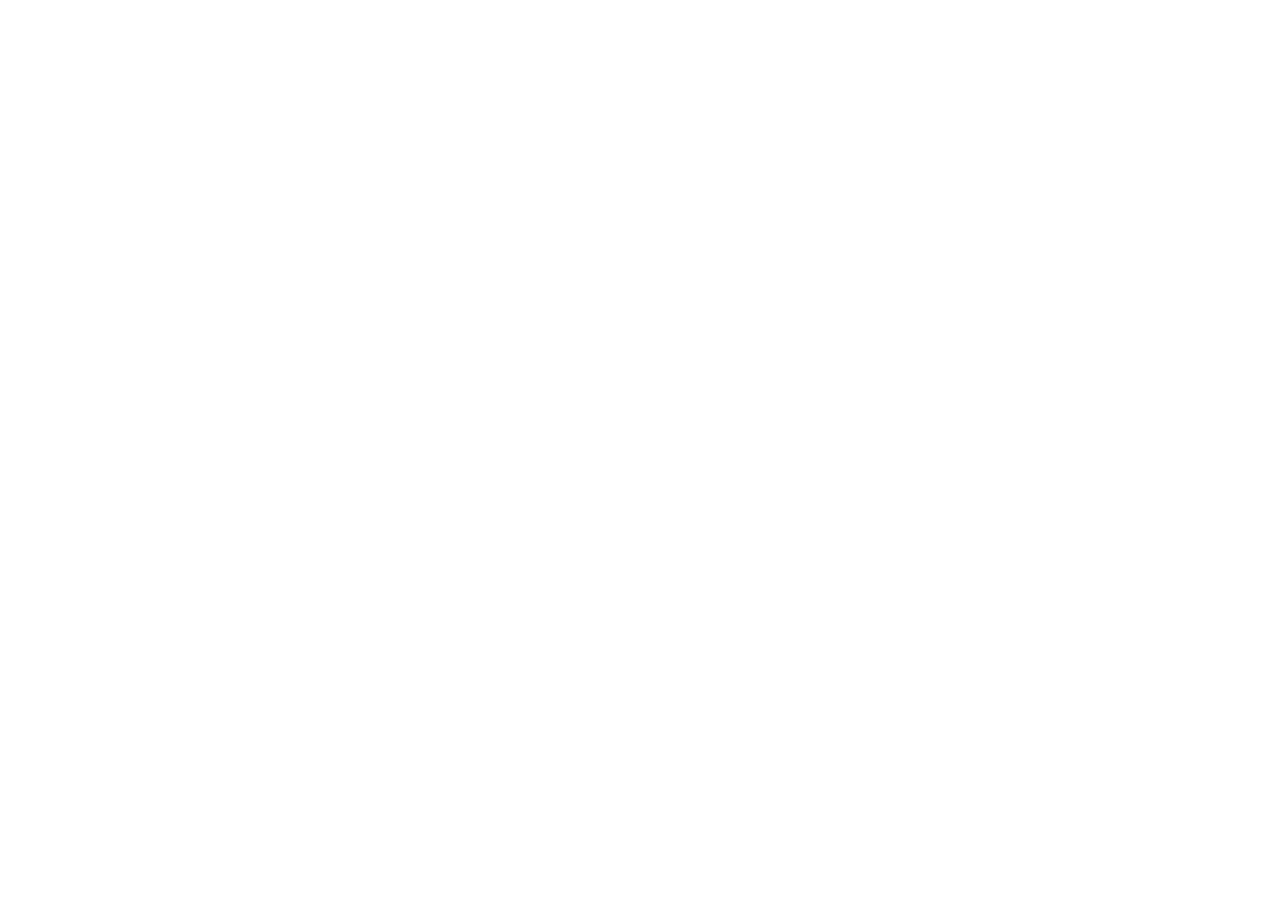
==== index.html @ 8c6922ed "Initial commit" ====
<!DOCTYPE html>
<html lang="zh-Hant-TW">
<head>
    <meta charset="UTF-8">
    <meta name="viewport" content="width=device-width, initial-scale=1.0">
    <meta name="google" content="notranslate">
    <!-- <meta http-equiv="refresh" content="5; url=https://www.google.com/"> -->
    <title>上課作業</title>
    <link rel="icon" href="favicon.ico?v=2" type="image/x-icon">
</head>
<body>
<!-- 這是註解 -->
</body>
</html>
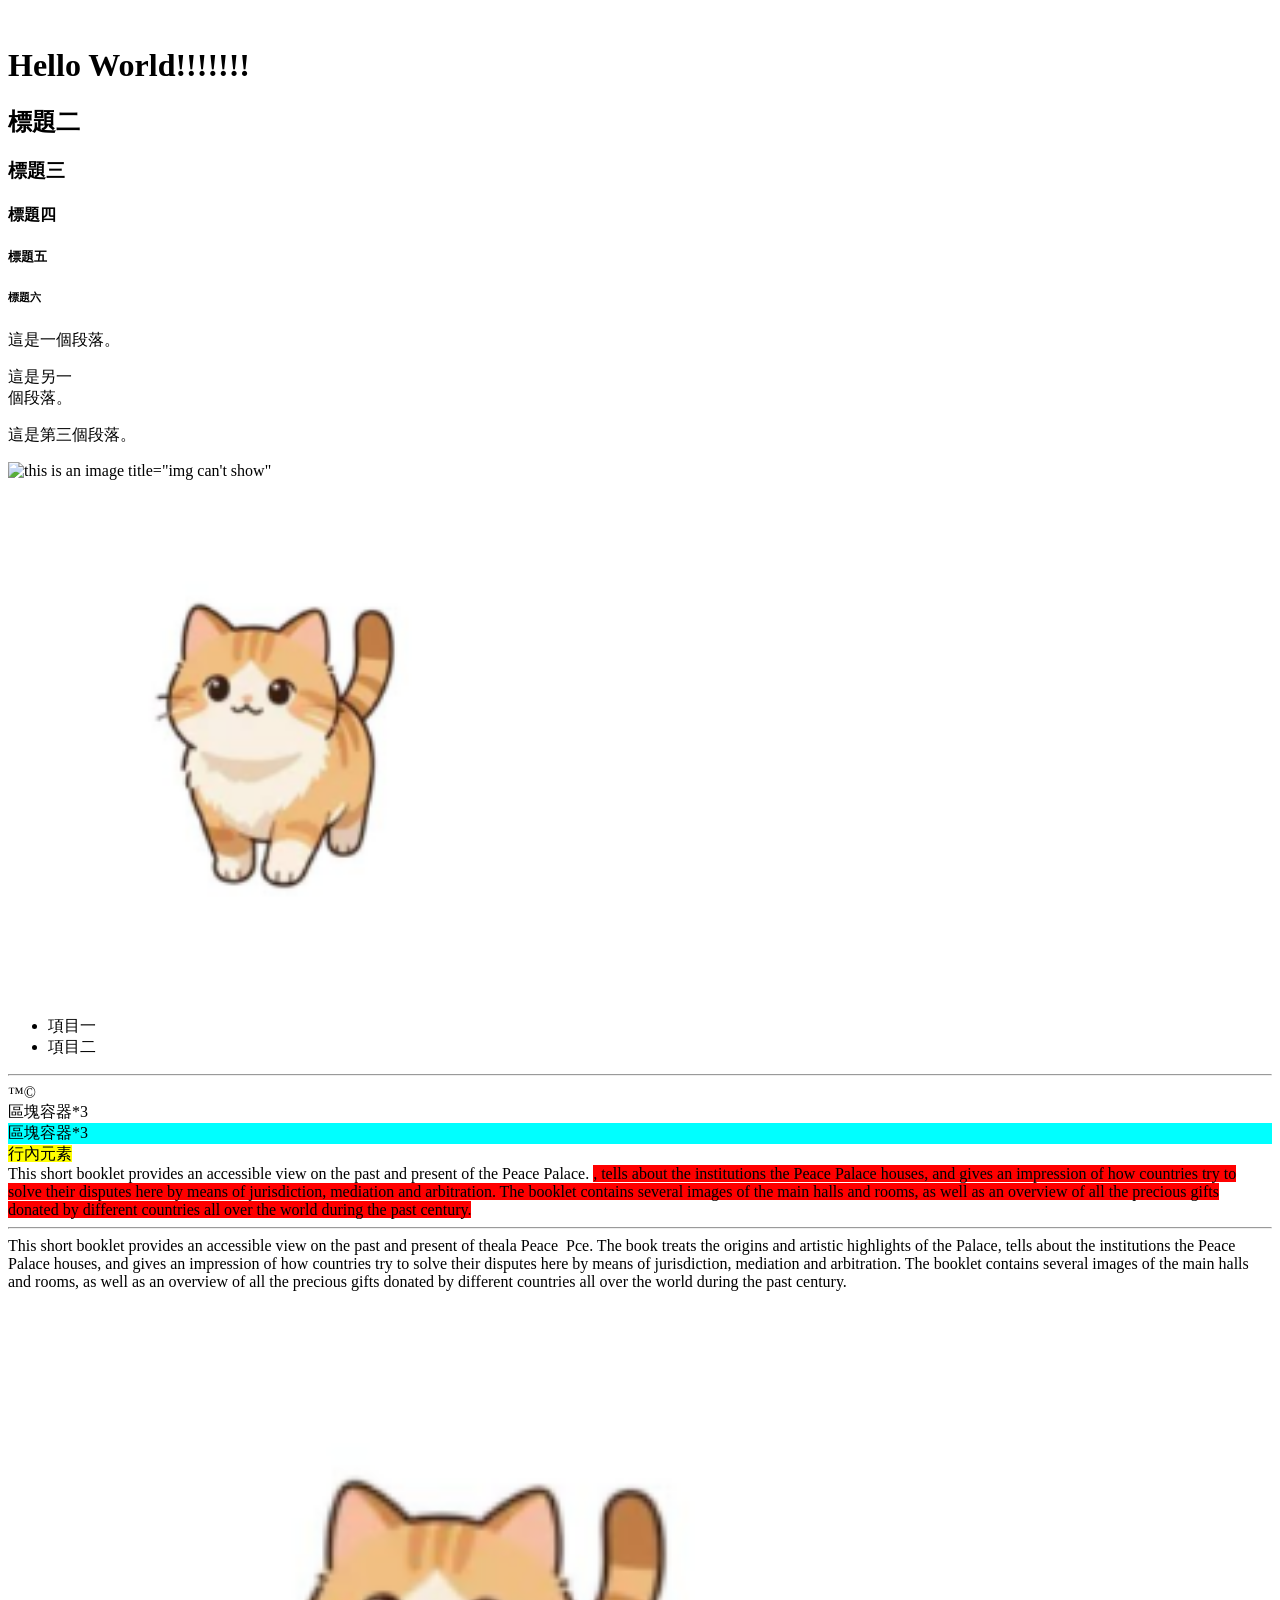
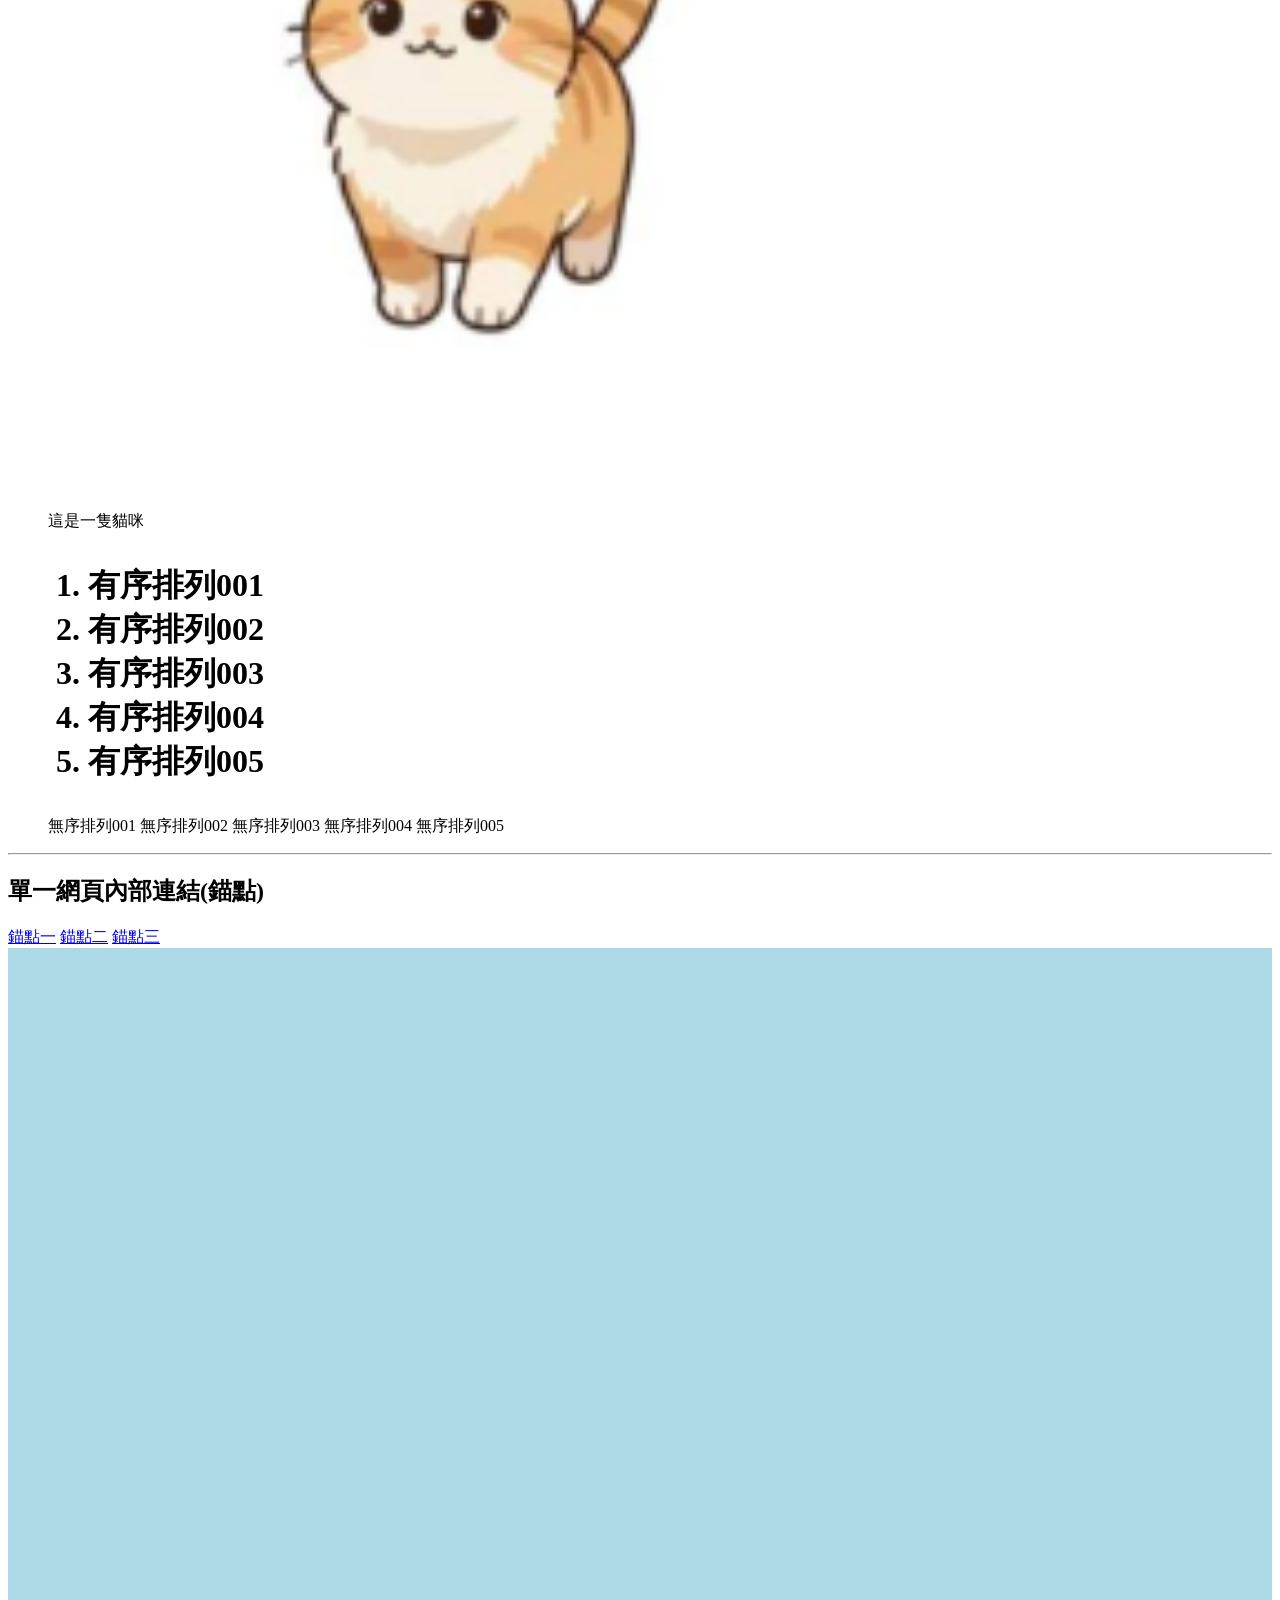
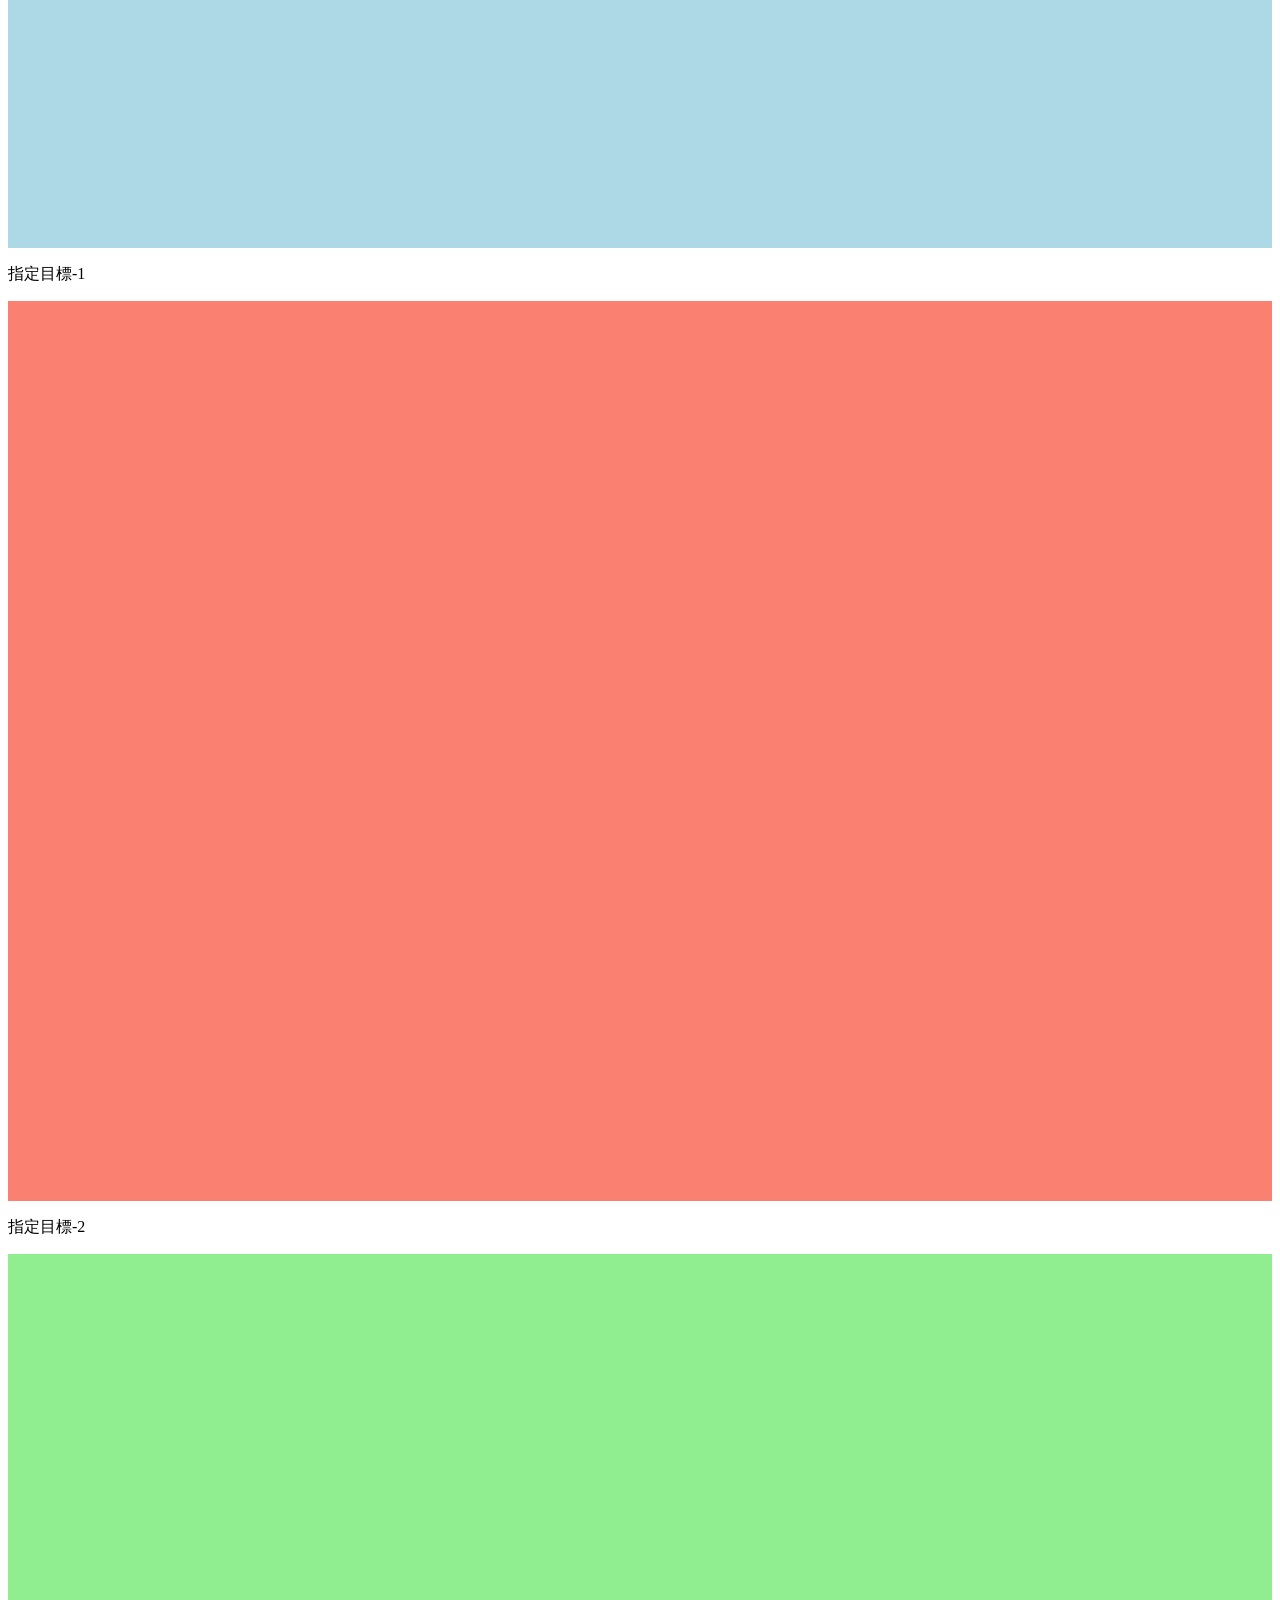
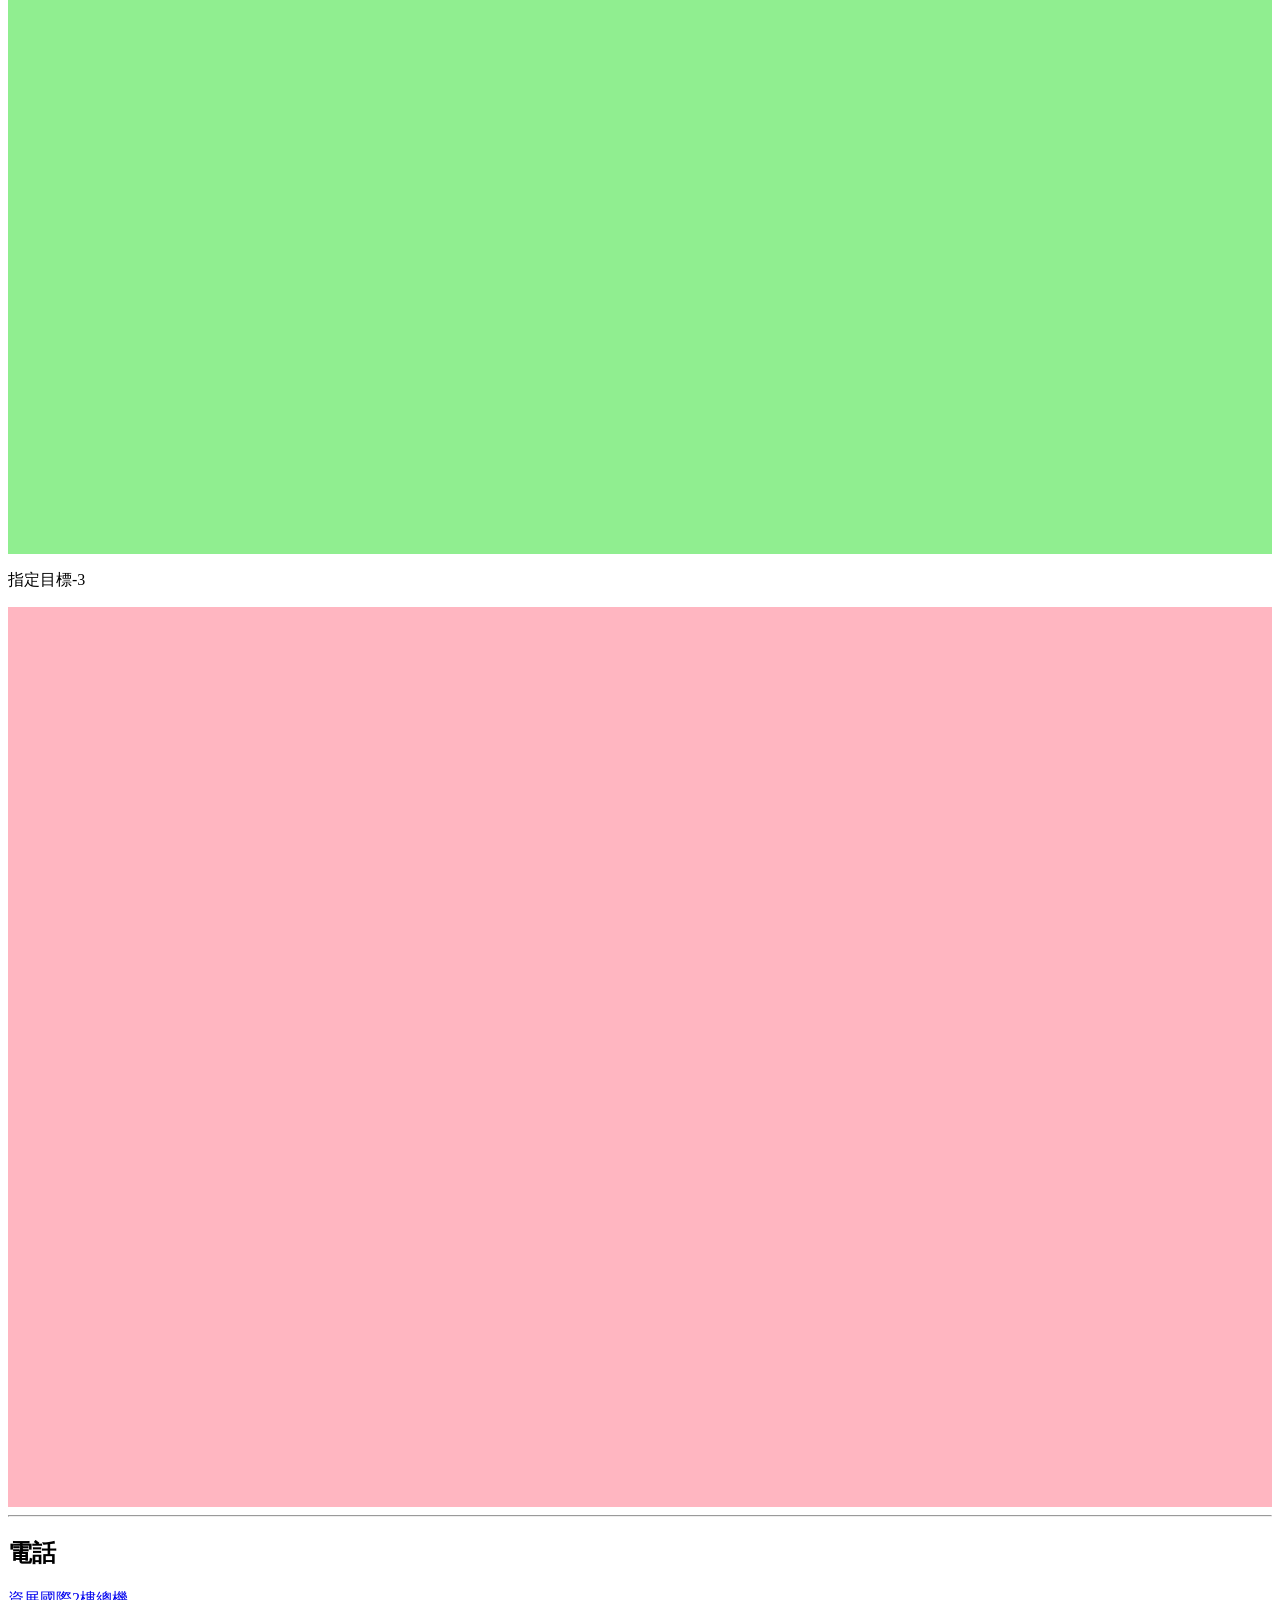
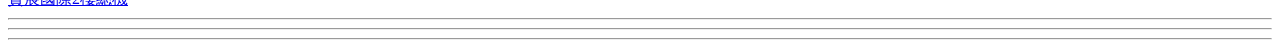
==== commit 403522f9: "Update website files" ====
--- a/index.html
+++ b/index.html
@@ -8,7 +8,83 @@
     <title>上課作業</title>
     <link rel="icon" href="favicon.ico?v=2" type="image/x-icon">
 </head>
-<body>
+<img style="background-color: #f0f0f0;">
 <!-- 這是註解 -->
+    <h1>Hello World!!!!!!!</h1>
+    <h2>標題二</h2>
+    <h3>標題三</h3>
+    <h4>標題四</h4>
+    <h5>標題五</h5>
+    <h6>標題六</h6>
+    <p>這是一個段落。</p>
+    <p>這是另一<br>個段落。</p>
+    <p>這是第三個段落。</p>
+    <p><img src="https://developer.mozilla.org/pimg/aHR0cHM6Ly9zdGF….6gKcSsQopcZykC9ZyRrYP1G802I%2FIgfnqGww9IqLeK0%3D" alt="this is an image"> title="img can't show"</p>
+    <img src="./apple-touch-icon.png" alt="Apple Touch Icon"
+    title="這是一隻貓咪"
+    width="500" height="500">
+    <ul>
+        <li>項目一</li>
+        <li>項目二</li>
+    </ul>
+    <hr>
+    <div>&trade;&copy;</div>
+    <div>區塊容器*3</div>
+    <div style="background-color: aqua;">區塊容器*3</div>
+    <span style="background-color: yellow;">行內元素</span>
+    <div>This short booklet provides an accessible view on the past and present of the Peace Palace. <span style="background-color: red;"The book treats the origins and artistic highlights of the Palace</span>, tells about the institutions the Peace Palace houses, and gives an impression of how countries try to solve their disputes here by means of jurisdiction, mediation and arbitration.
+
+The booklet contains several images of the main halls and rooms, as well as an overview of all the precious gifts donated by different countries all over the world during the past century.</div>
+<hr>
+<div>This short booklet provides an accessible view on the past and present of theala Peace&nbsp;&nbsp;Pce. The book treats the origins and artistic highlights of the Palace, tells about the institutions the Peace Palace houses, and gives an impression of how countries try to solve their disputes here by means of jurisdiction, mediation and arbitration.
+
+The booklet contains several images of the main halls and rooms, as well as an overview of all the precious gifts donated by different countries all over the world during the past century.</div>
+<p>
+    <figure>
+        <img src="./apple-touch-icon.png" alt="Apple Touch Icon" width="800" height="800">
+        <figcaption>這是一隻貓咪</figcaption>
+    </figure>
+</p>
+<p height="500"></p>
+<p height="500"></p>
+<p height="500"></p>
+<h1>
+    <ul>
+        <ol>
+            <li>有序排列001</li>
+            <li>有序排列002</li>
+            <li>有序排列003</li>
+            <li>有序排列004</li>
+            <li>有序排列005</li>
+        </ol>
+    </ul>
+</h1>
+    <ol>
+        <ls>無序排列001</ls>
+        <ls>無序排列002</ls>
+        <ls>無序排列003</ls>
+        <ls>無序排列004</ls>
+        <ls>無序排列005</ls>
+    </ol>
+<hr />
+    <h2>單一網頁內部連結(錨點)</h2>
+    <a href="#eddie">錨點一</a>
+    <a href="#target2">錨點二</a>
+    <a href="#target3">錨點三</a>
+    <div style="background-color: lightblue; height: 100vh"></div>
+    <p id="eddie">指定目標-1</p>
+    <div style="background-color: salmon; height: 100vh"></div>
+    <p id="target2">指定目標-2</p>
+    <div style="background-color: lightgreen; height: 100vh"></div>
+    <p id="target3">指定目標-3</p>
+    <div style="background-color: lightpink; height: 100vh"></div>
+
+    <hr />
+    <h2>電話</h2>
+    <a href="tel:0266316588">資展國際2樓總機</a>
+</h1>
+<hr>
+<hr>
+<hr>
 </body>
 </html>
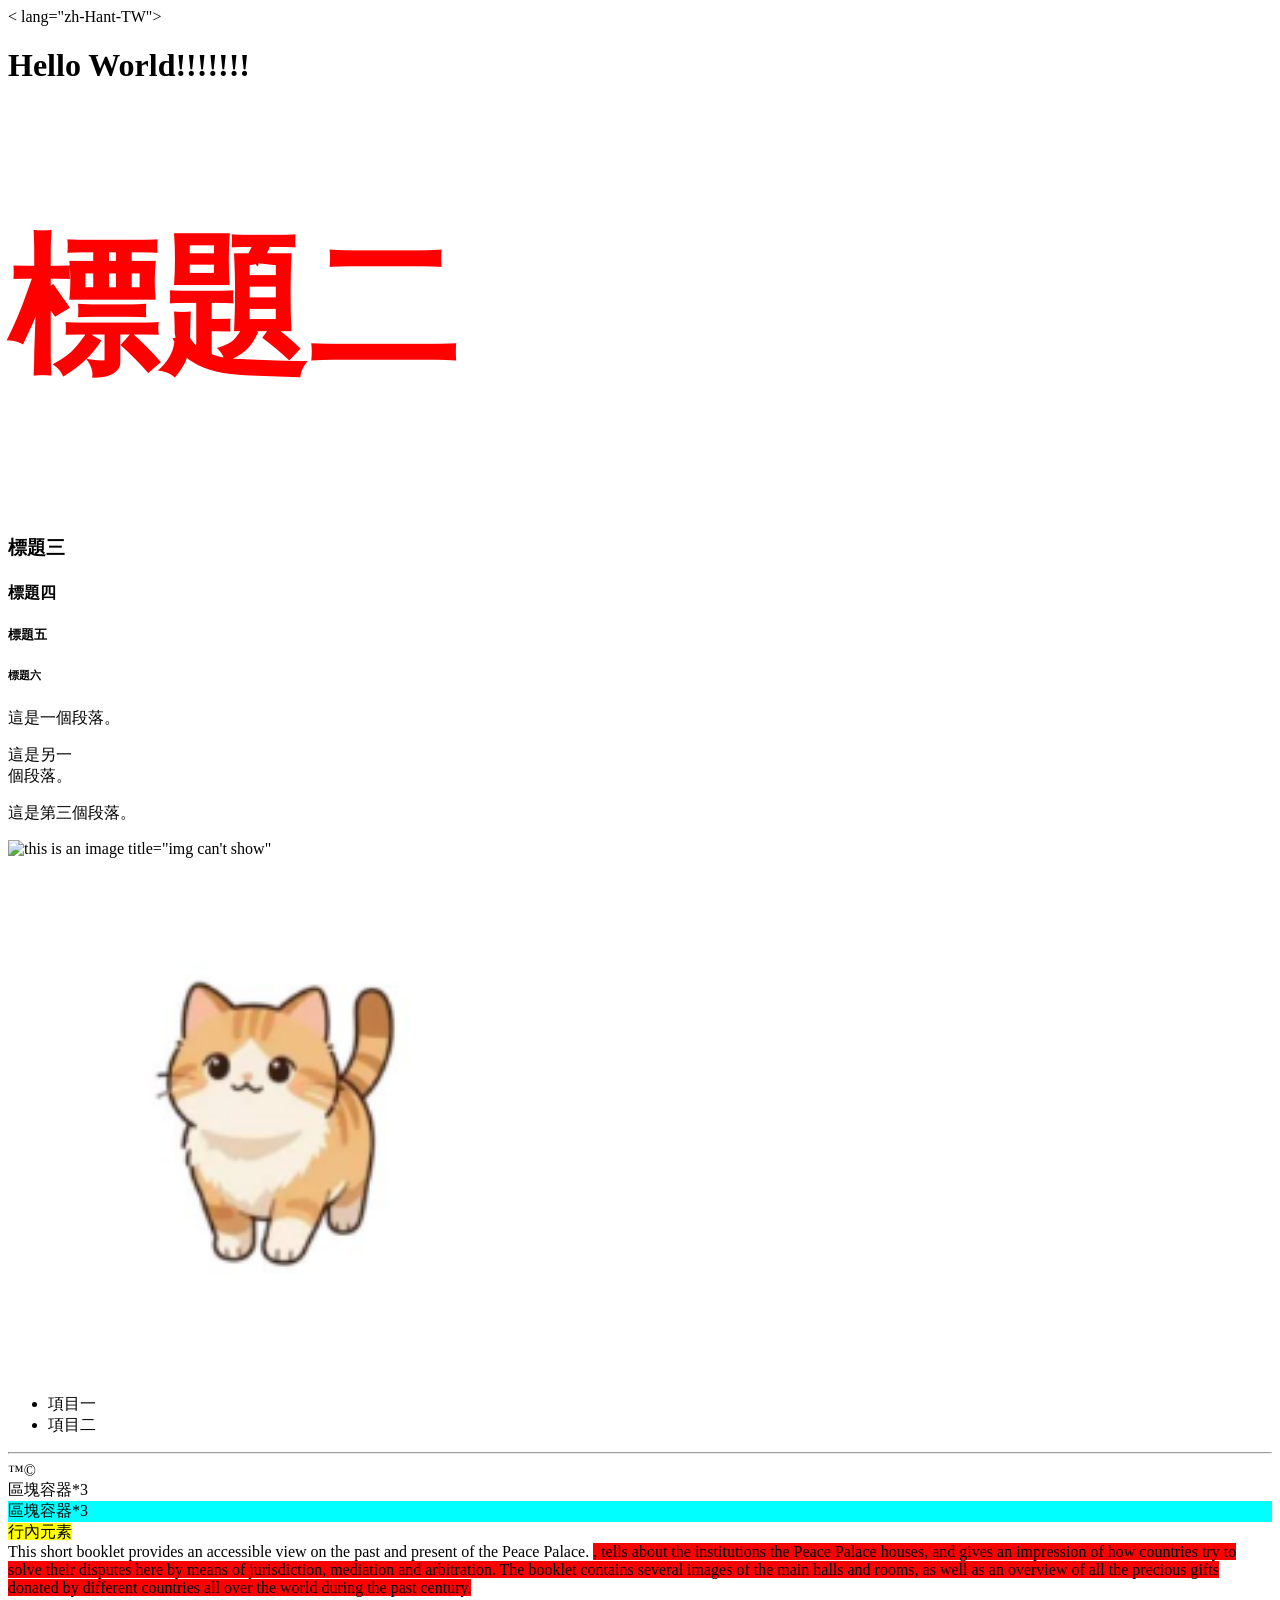
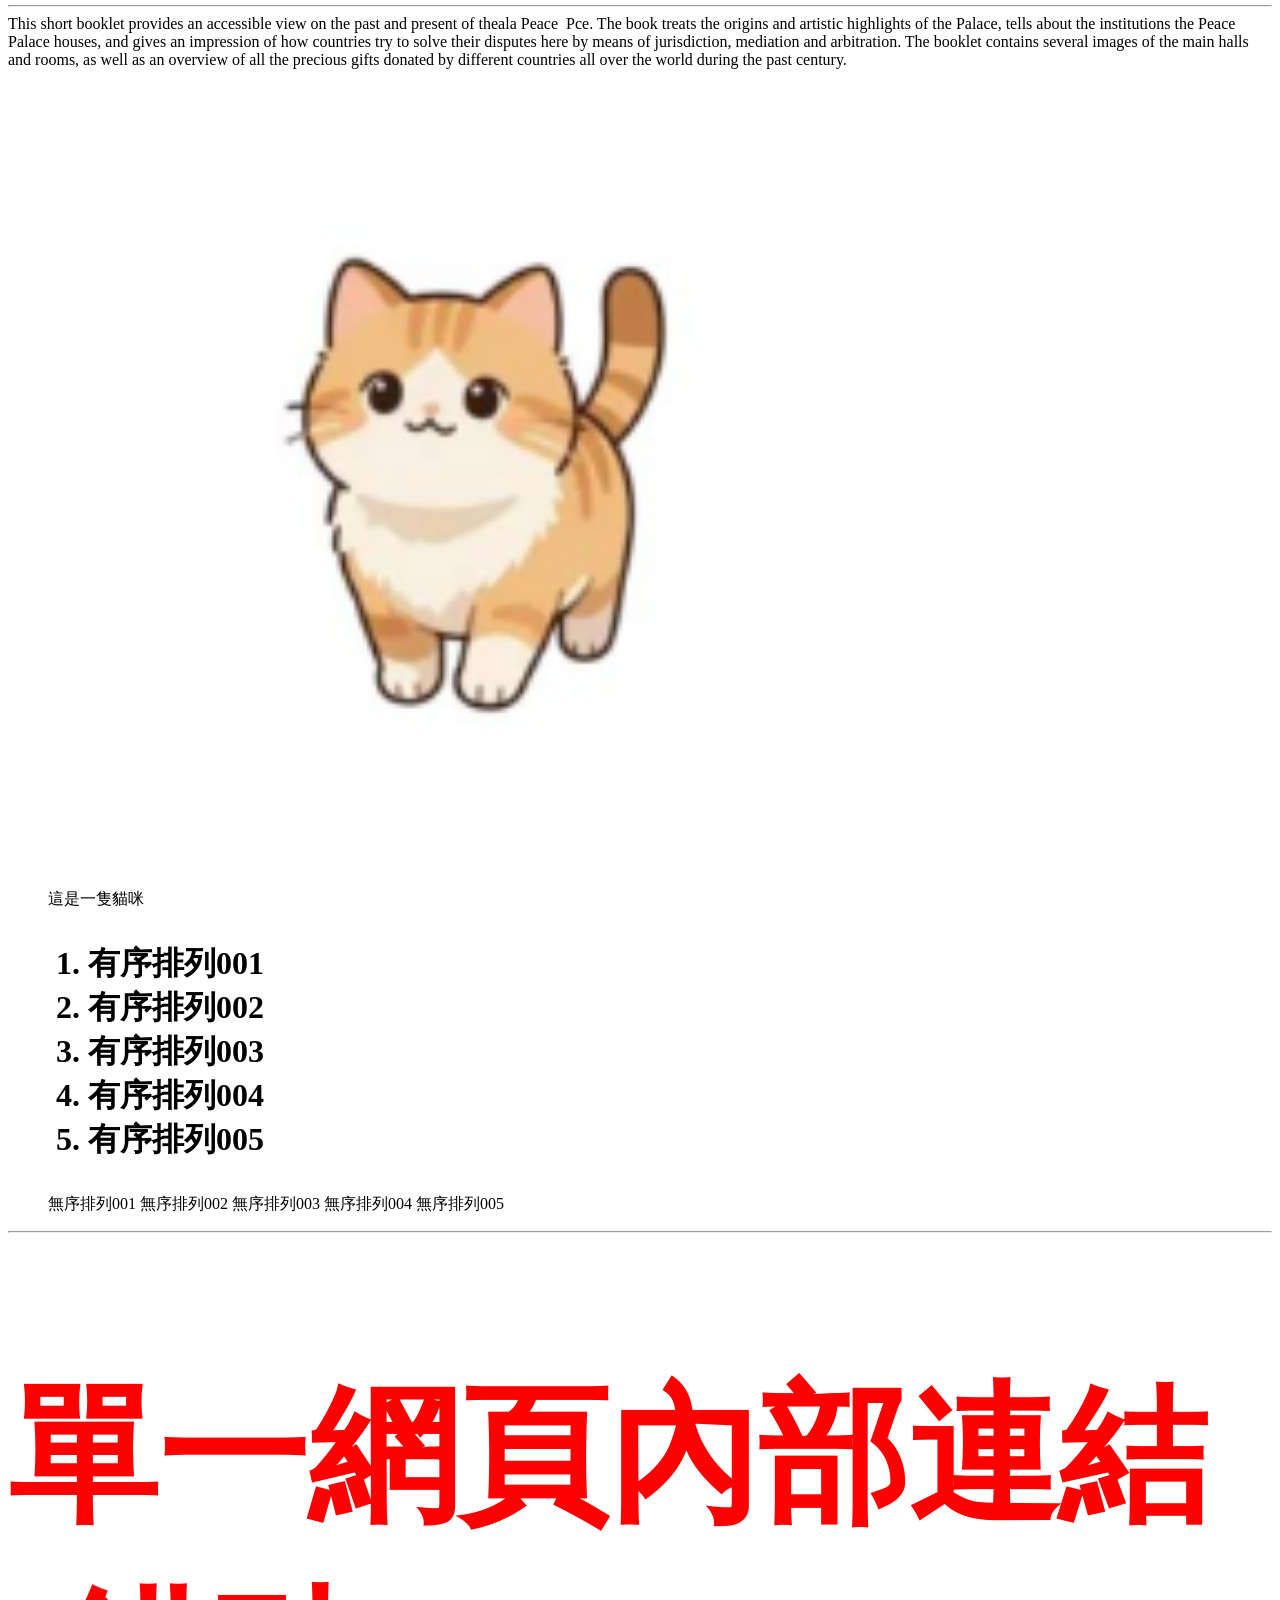
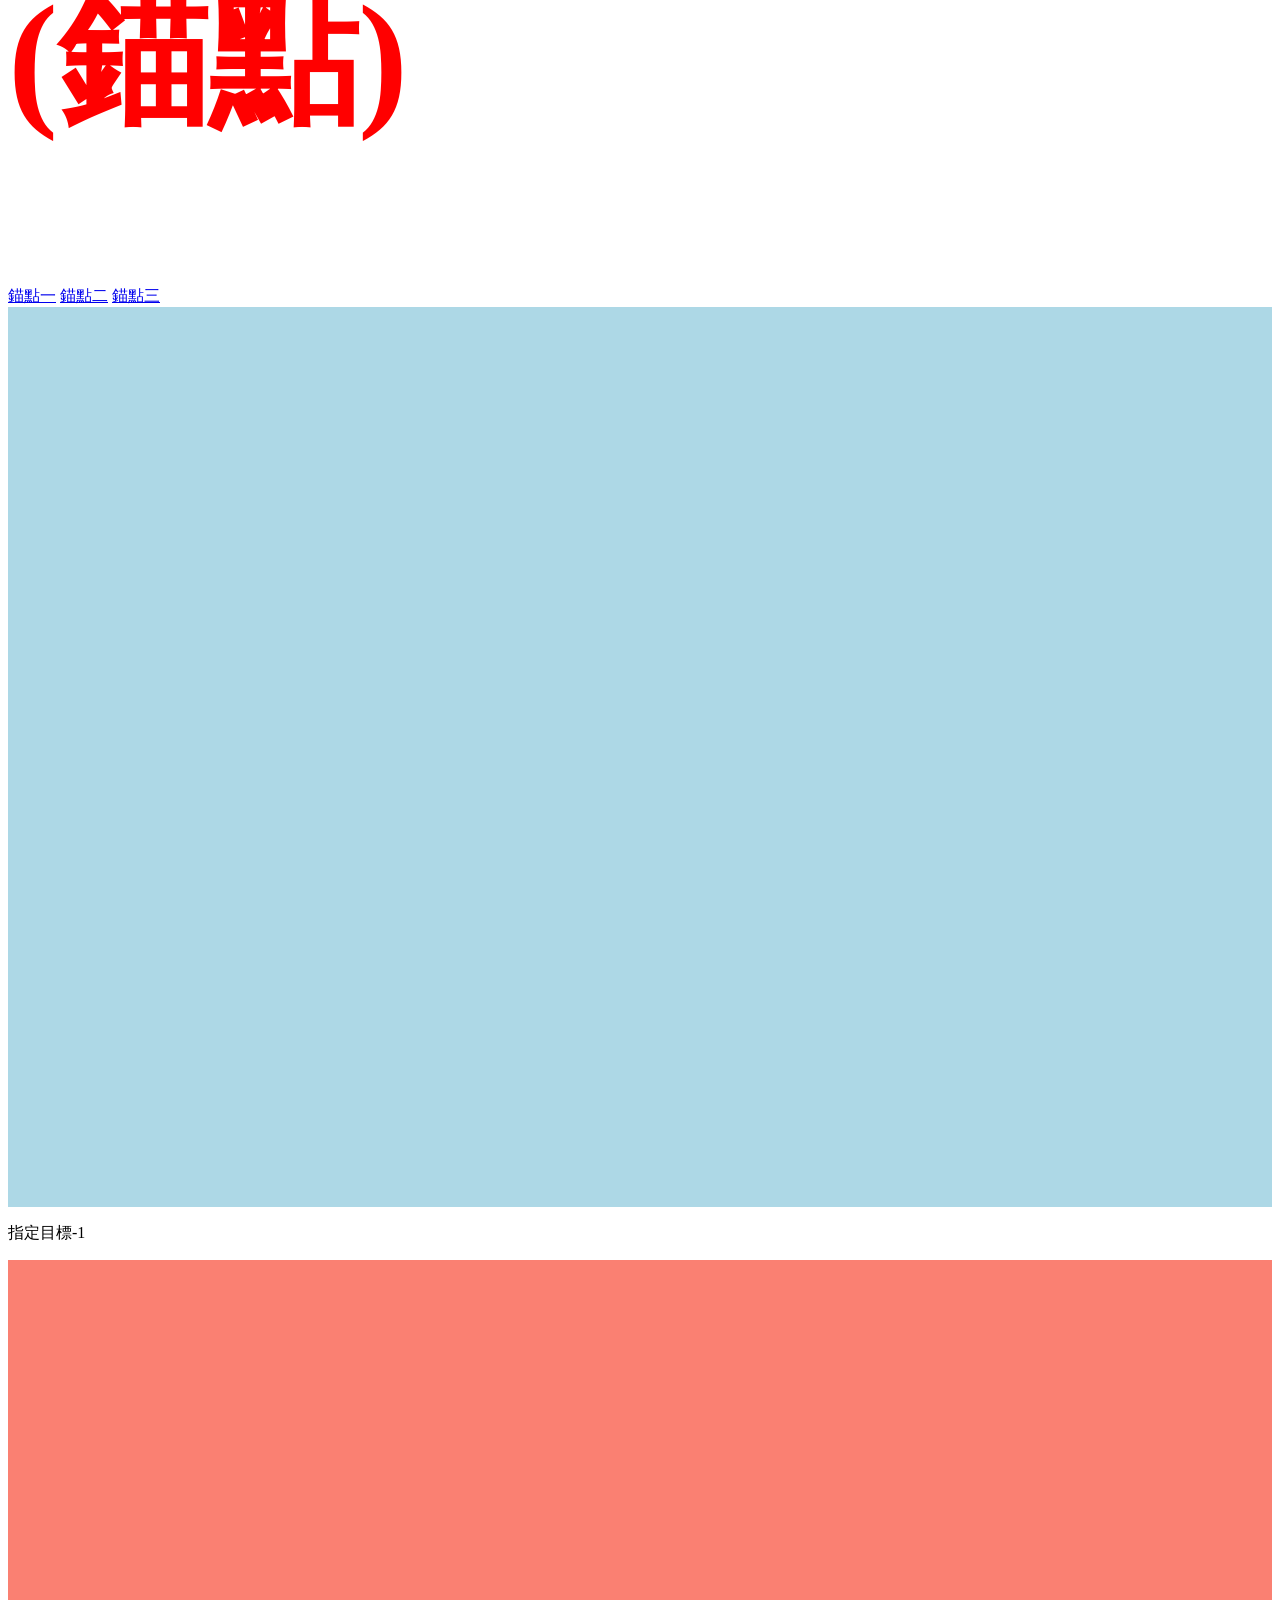
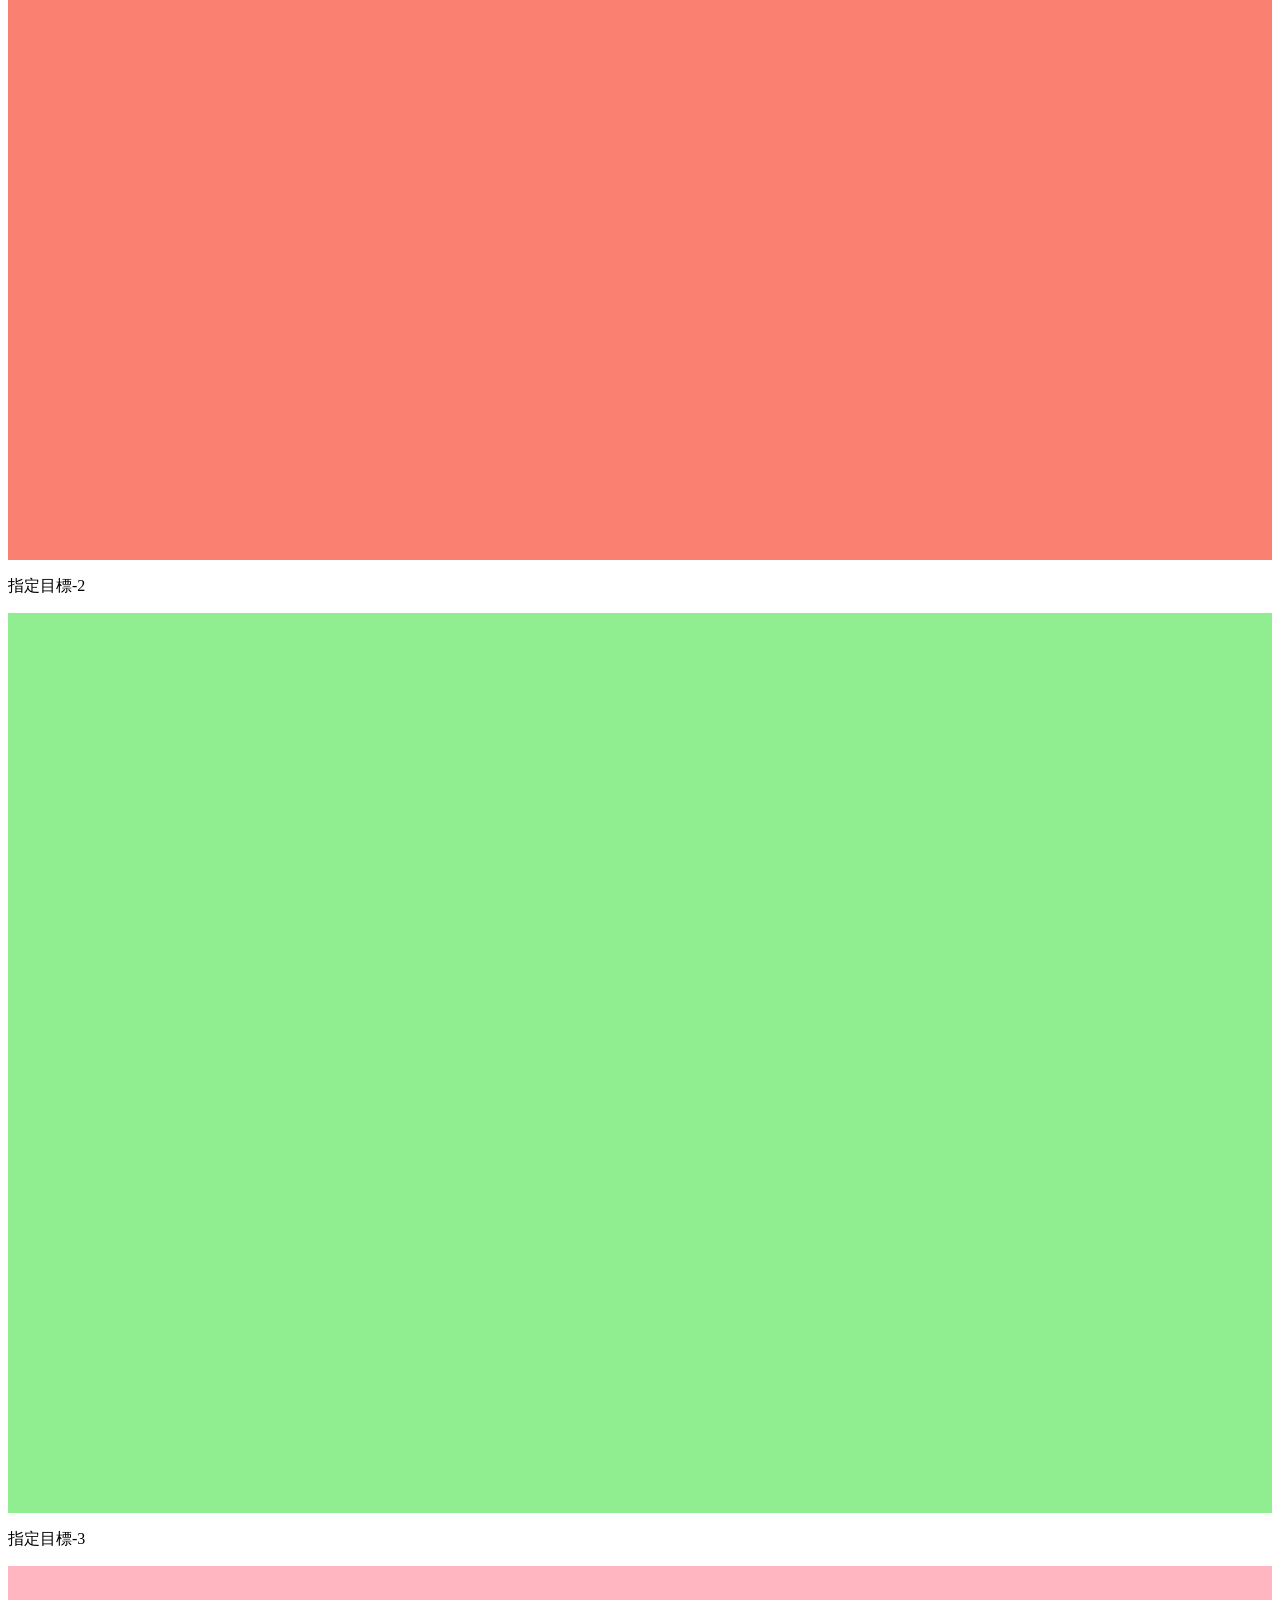
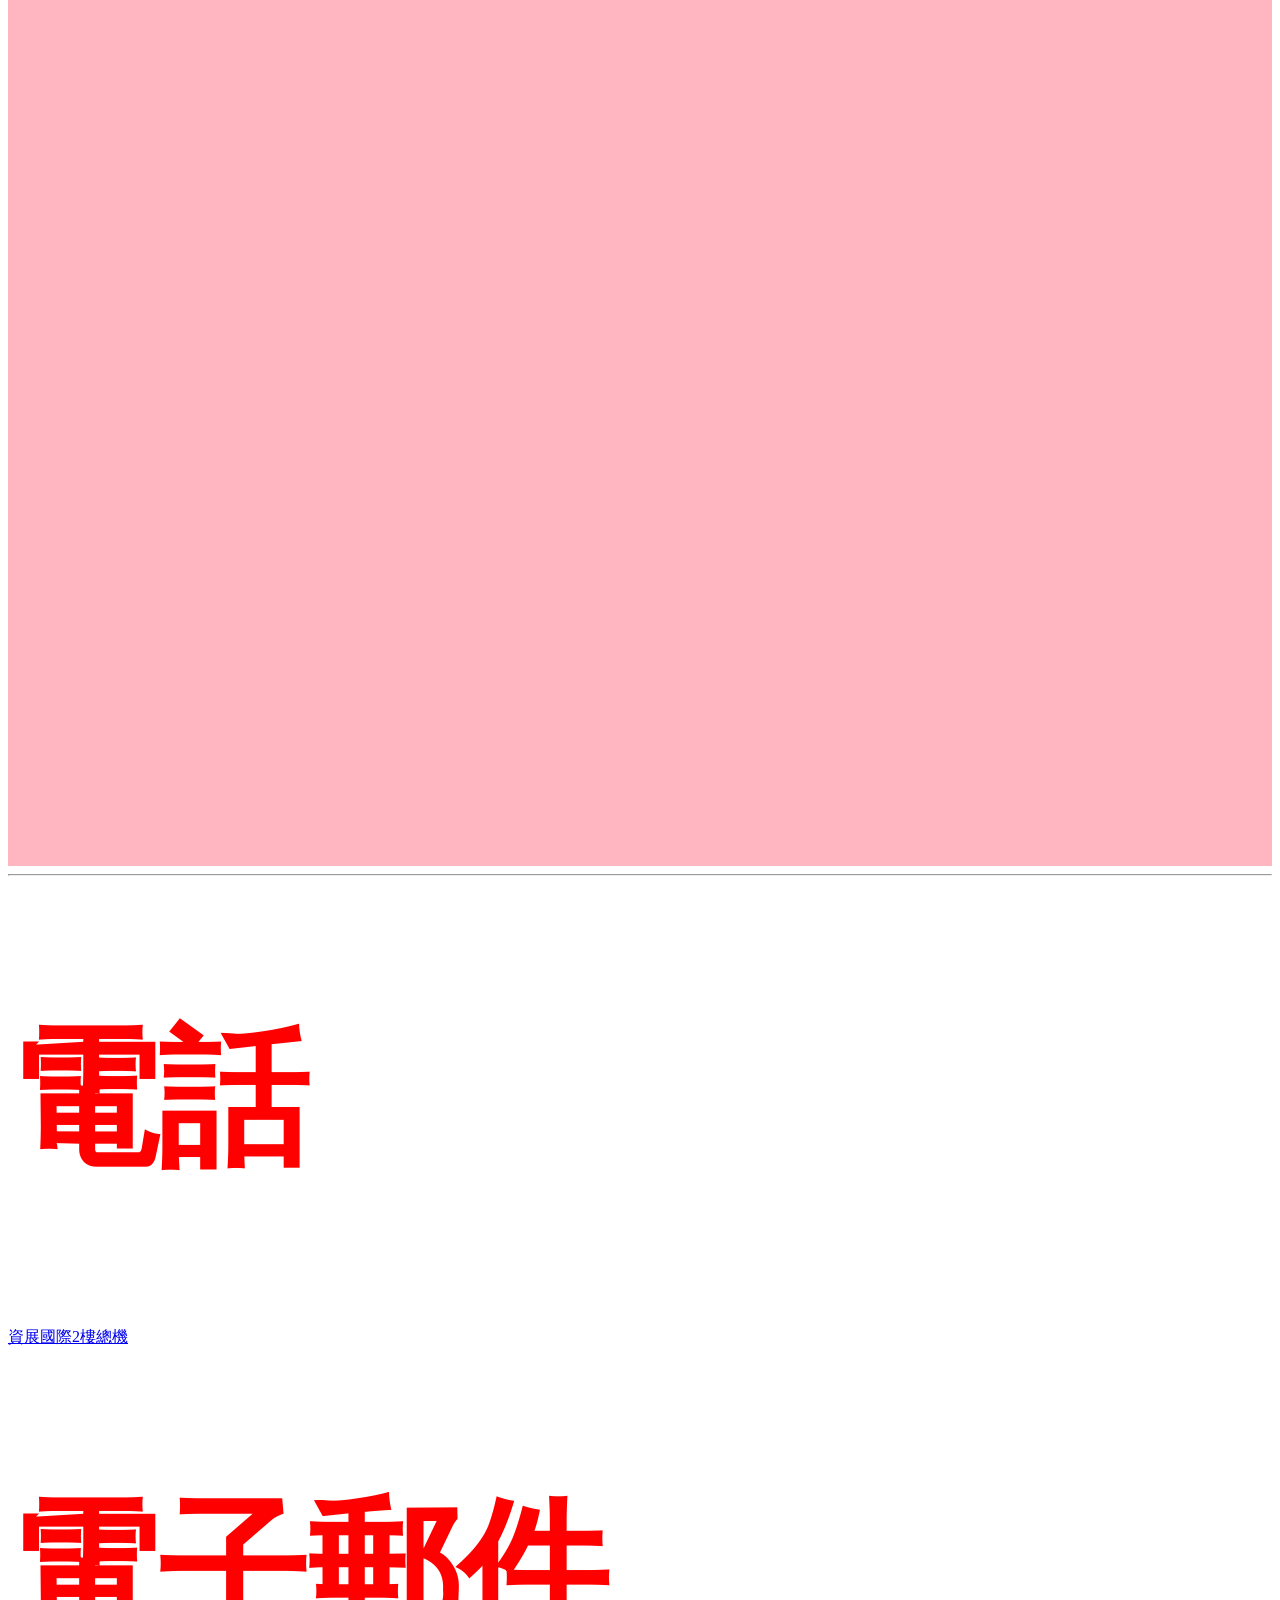
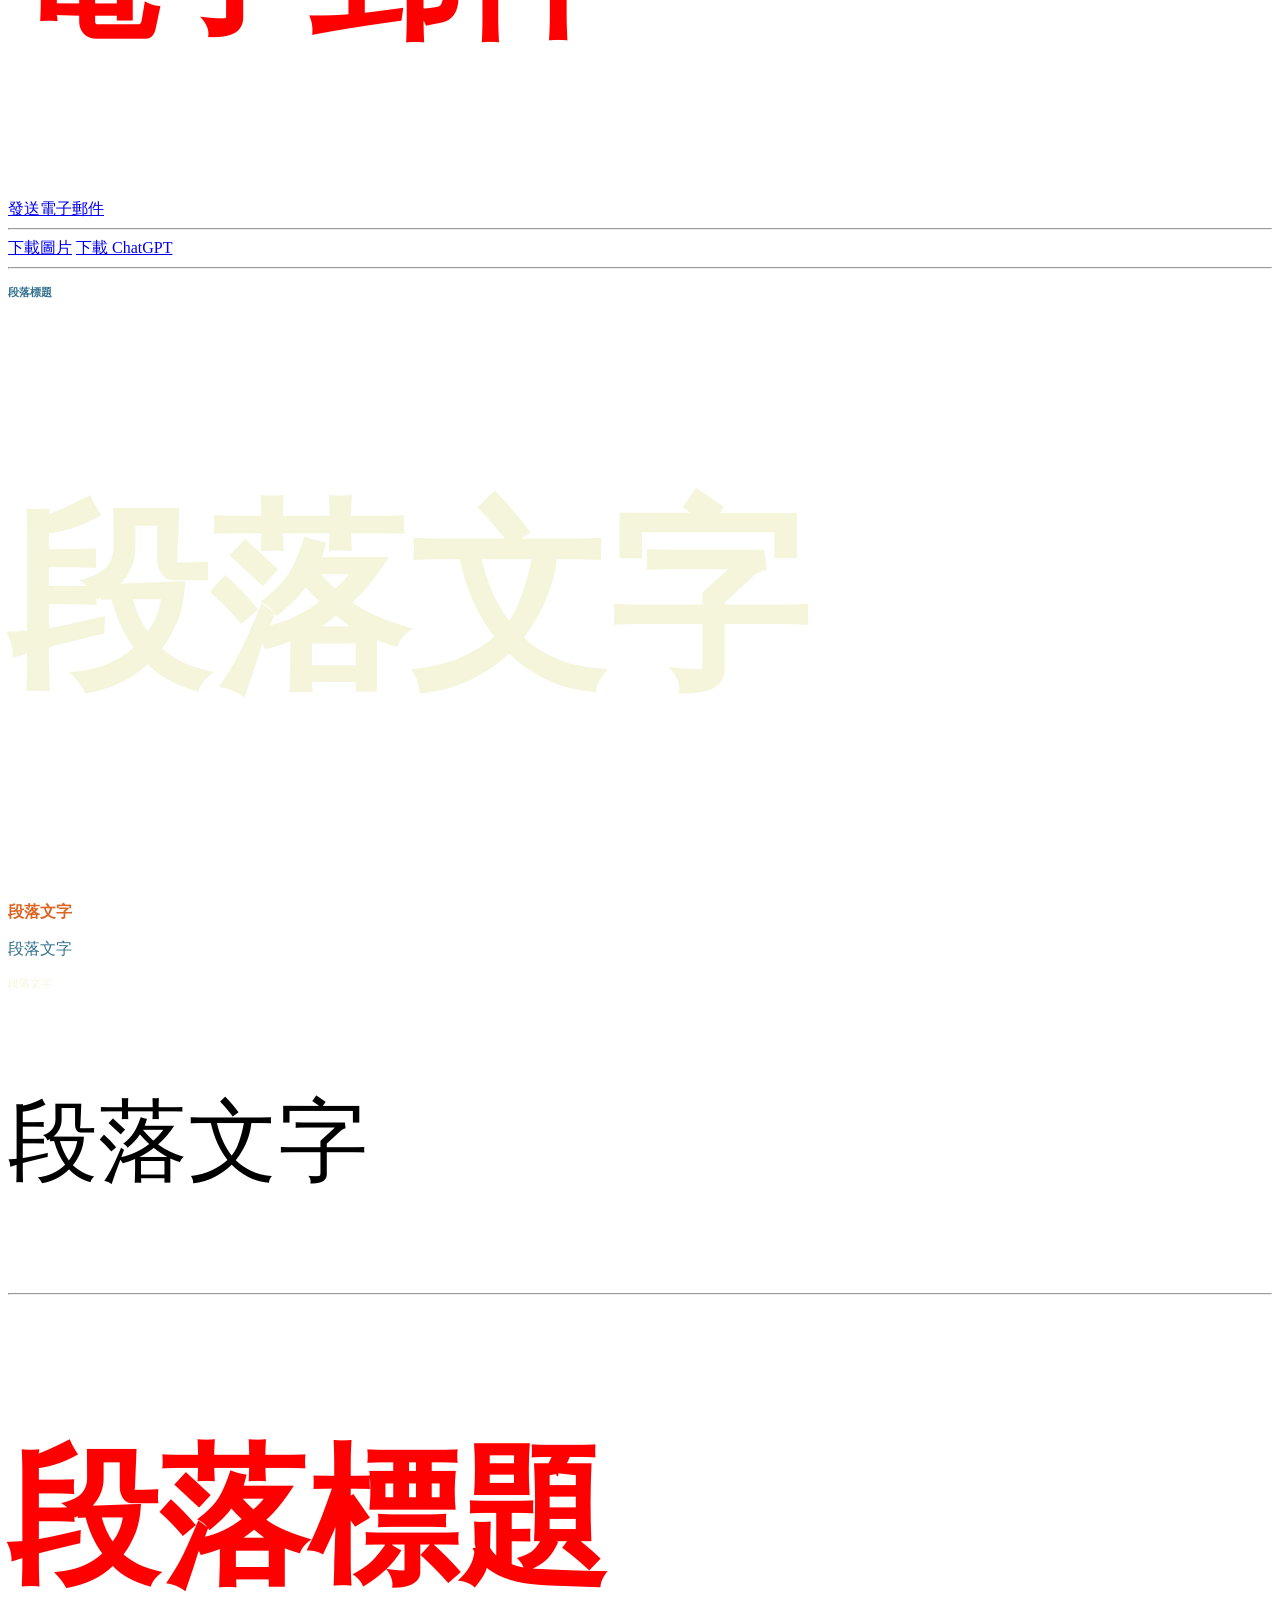
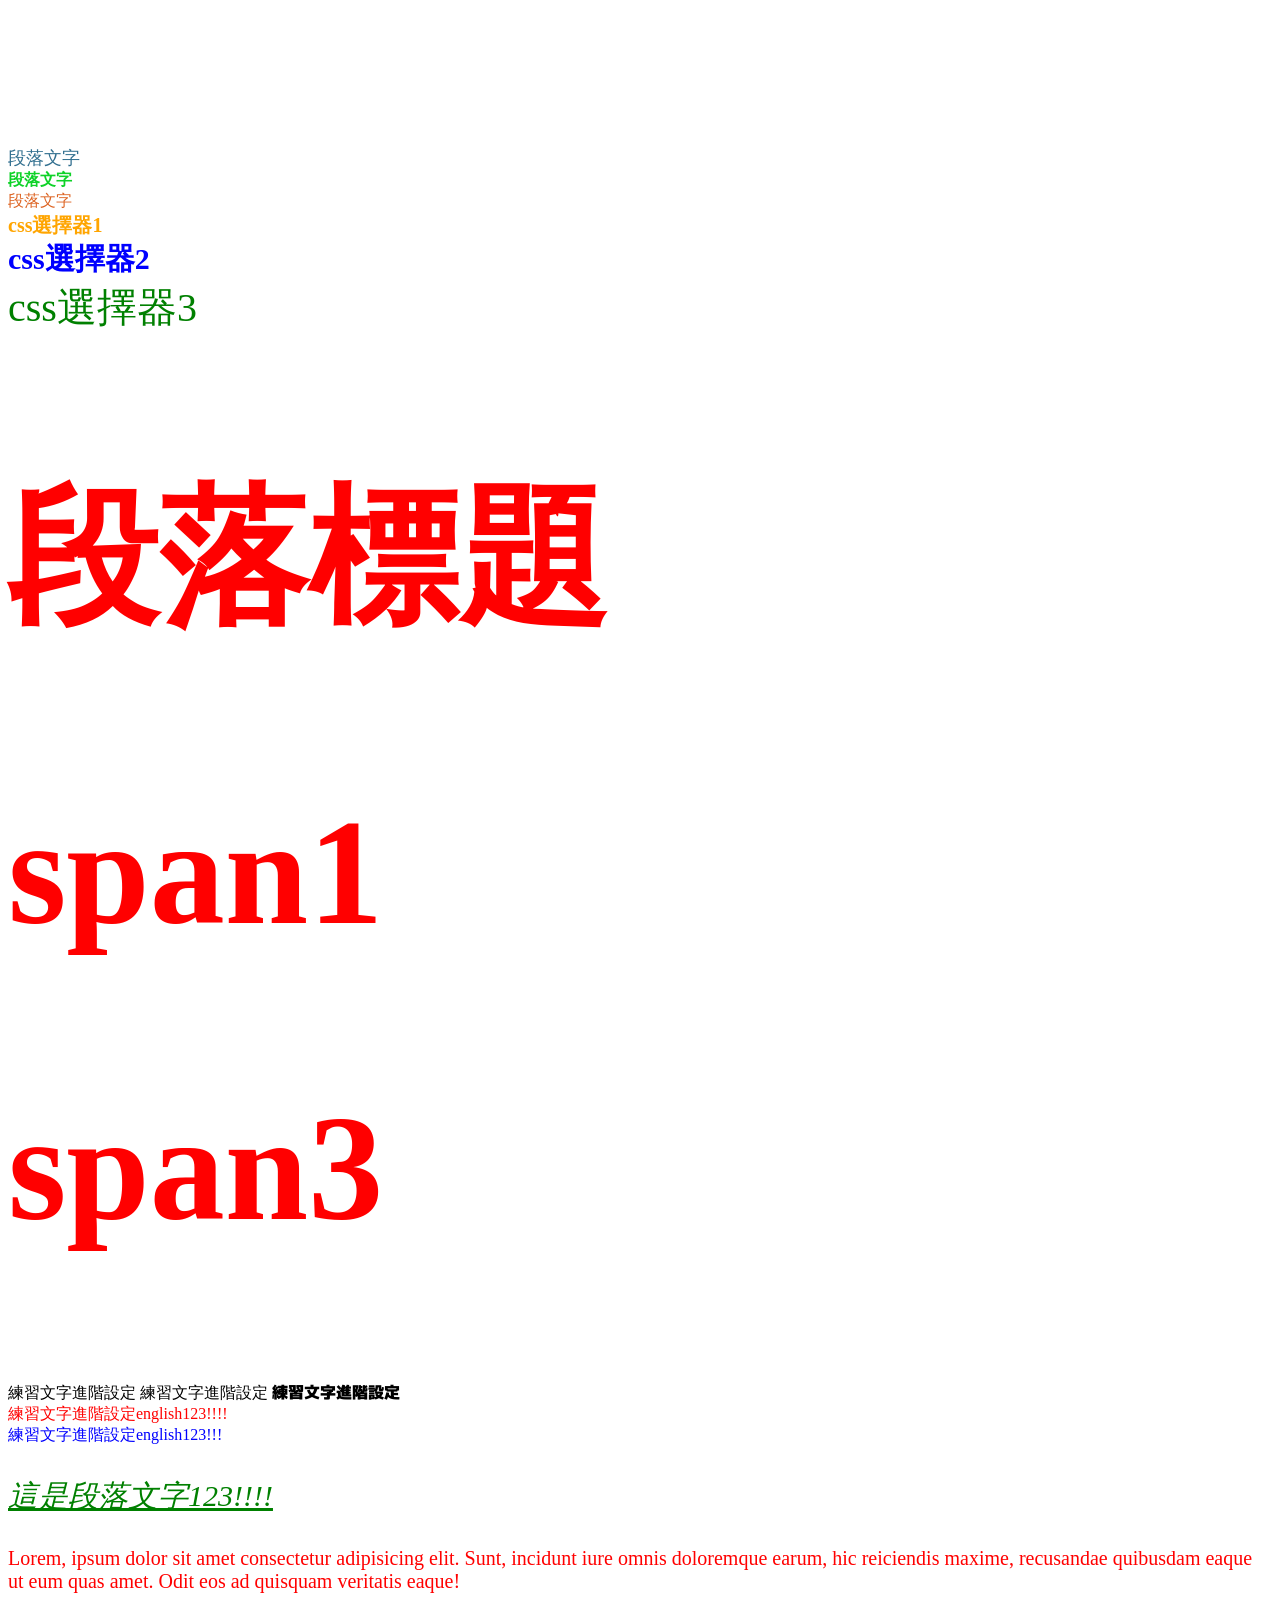
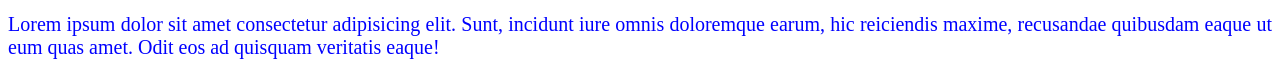
==== commit edf40660: "css class selecter練習8/28" ====
--- a/index.html
+++ b/index.html
@@ -1,5 +1,5 @@
 <!DOCTYPE html>
-<html lang="zh-Hant-TW">
+< lang="zh-Hant-TW">
 <head>
     <meta charset="UTF-8">
     <meta name="viewport" content="width=device-width, initial-scale=1.0">
@@ -7,6 +7,77 @@
     <!-- <meta http-equiv="refresh" content="5; url=https://www.google.com/"> -->
     <title>上課作業</title>
     <link rel="icon" href="favicon.ico?v=2" type="image/x-icon">
+    <link href="https://fonts.googleapis.com/css2?family=Monsieur+La+Doulaise&display=swap" rel="stylesheet">
+    <tag>
+        <style>
+            .orange {
+                color: orange;
+                font-size: 20px;
+                font-weight: bold;
+            }
+            .blue {
+                color: blue;
+                font-size: 30px;
+                font-weight: bold;
+            }
+            .green {
+                color: green;
+                font-size: 40px;
+                font-weight: 100px;
+            }
+        </style>
+
+
+
+<style>
+    @font-face {
+        font-family: 'M PLUS Special';
+        src: url('./MPLUSU-Black.ttf') format('truetype');
+        font-weight: 900;
+        font-style: normal;
+    }
+    .font-family1 {
+        font-family: 'M PLUS 1p', sans-serif;
+    }
+    .font-family2 {
+        font-family: "新細明體", "標楷體", "微軟正黑體", "細明體", "Arial", "sans-serif";
+    }
+    .font-family3 {
+        font-family: 'M PLUS Special', sans-serif;
+        font-weight: 900;
+    }
+    h2, span1, span2, span3 {
+    color: red;
+    font-size: 150px;
+    font-weight: bold;
+}
+.monsieur-la-doulaise-regular {
+    font-family: "Monsieur La Doulaise",
+    font-weight: 800;
+    font-style: normal;
+    color: red;
+}
+.lavishly-yours-regular {
+    font-family: "Lavishly Yours", cursive;
+    font-weight: 500;
+    font-style: normal;
+    color: blue;
+}
+.italic {
+    font-style: italic; color: green; text-decoration: underline; font-size: 30px;
+
+}
+.text-align1 {
+    text-align: left;
+    color: red;
+    font-size: 20px;
+}
+.text-align2 {
+    text-align: justify;
+    color: blue;
+    font-size: 20px;
+}
+</style>
 </head>
 <img style="background-color: #f0f0f0;">
 <!-- 這是註解 -->
@@ -83,8 +154,43 @@
     <h2>電話</h2>
     <a href="tel:0266316588">資展國際2樓總機</a>
 </h1>
+<h2>電子郵件</h2>
+<a href="mailto:example@example.com">發送電子郵件</a>
+<a href="mailto:yuipan0611@gmail.com?subjuct=聯絡我&body=我想要買這個酷東西"></a>
 <hr>
+<a href="./apple-touch-icon.png" download="apple-touch-icon.png">下載圖片</a>
+<a href="https://get.microsoft.com/installer/download/9NT1R1C2HH7J?cid=website_cta_psi" download>下載 ChatGPT</a>
 <hr>
+<p>
+    <h2 style="color: #0e577cda; font-size: large;font-size: 70%;">段落標題</h2>
+    <h2 style="color: beige; font-size: medium;font-size: 200px;">段落文字</h2>
+    <h2 style="color: rgb(221, 100, 35); font-size: medium; font-weight: 2rem;">段落文字</h2>
+    <p style="color: #0e577cda; font-size: 16px;">段落文字</p>
+    <p style="color: beige; font-size: 70%;">段落文字</p>
+    <p style="font-size: 10vh;">段落文字</p>
+</p>
 <hr>
-</body>
+<h2>段落標題</h2>
+<div style="color: #0e577cda; font-size: large;font-weight:normal;">段落文字</div>
+<div style="color: rgb(14, 210, 40); font-size: medium; font-weight:bold;">段落文字</div>
+<div style="color: rgb(221, 100, 35); font-size: medium; font-weight: 700px;">段落文字</div>
+<div class="orange">css選擇器1</div>
+<div class="blue">css選擇器2</div>
+<div class="green">css選擇器3</div>
+<h2>
+    <span>段落標題</span>
+</h2>
+<h2>
+    <span class="span2">span1</span> </h2>
+<h2>
+    <span class="span3">span3</h2>
+    <span class="font-family1">練習文字進階設定</span>
+    <span class="font-family2">練習文字進階設定</span>
+    <span class="font-family3">練習文字進階設定</span>
+    <div class="monsieur-la-doulaise-regular">練習文字進階設定english123!!!!</div>
+    <div class="lavishly-yours-regular">練習文字進階設定english123!!!</div>
+    <p class="italic">這是段落文字123!!!!</p>
+</h2>
+<p class="text-align1">Lorem, ipsum dolor sit amet consectetur adipisicing elit. Sunt, incidunt iure omnis doloremque earum, hic reiciendis maxime, recusandae quibusdam eaque ut eum quas amet. Odit eos ad quisquam veritatis eaque!</p>
+<p class="text-align2">Lorem ipsum dolor sit amet consectetur adipisicing elit. Sunt, incidunt iure omnis doloremque earum, hic reiciendis maxime, recusandae quibusdam eaque ut eum quas amet. Odit eos ad quisquam veritatis eaque!</p>
 </html>
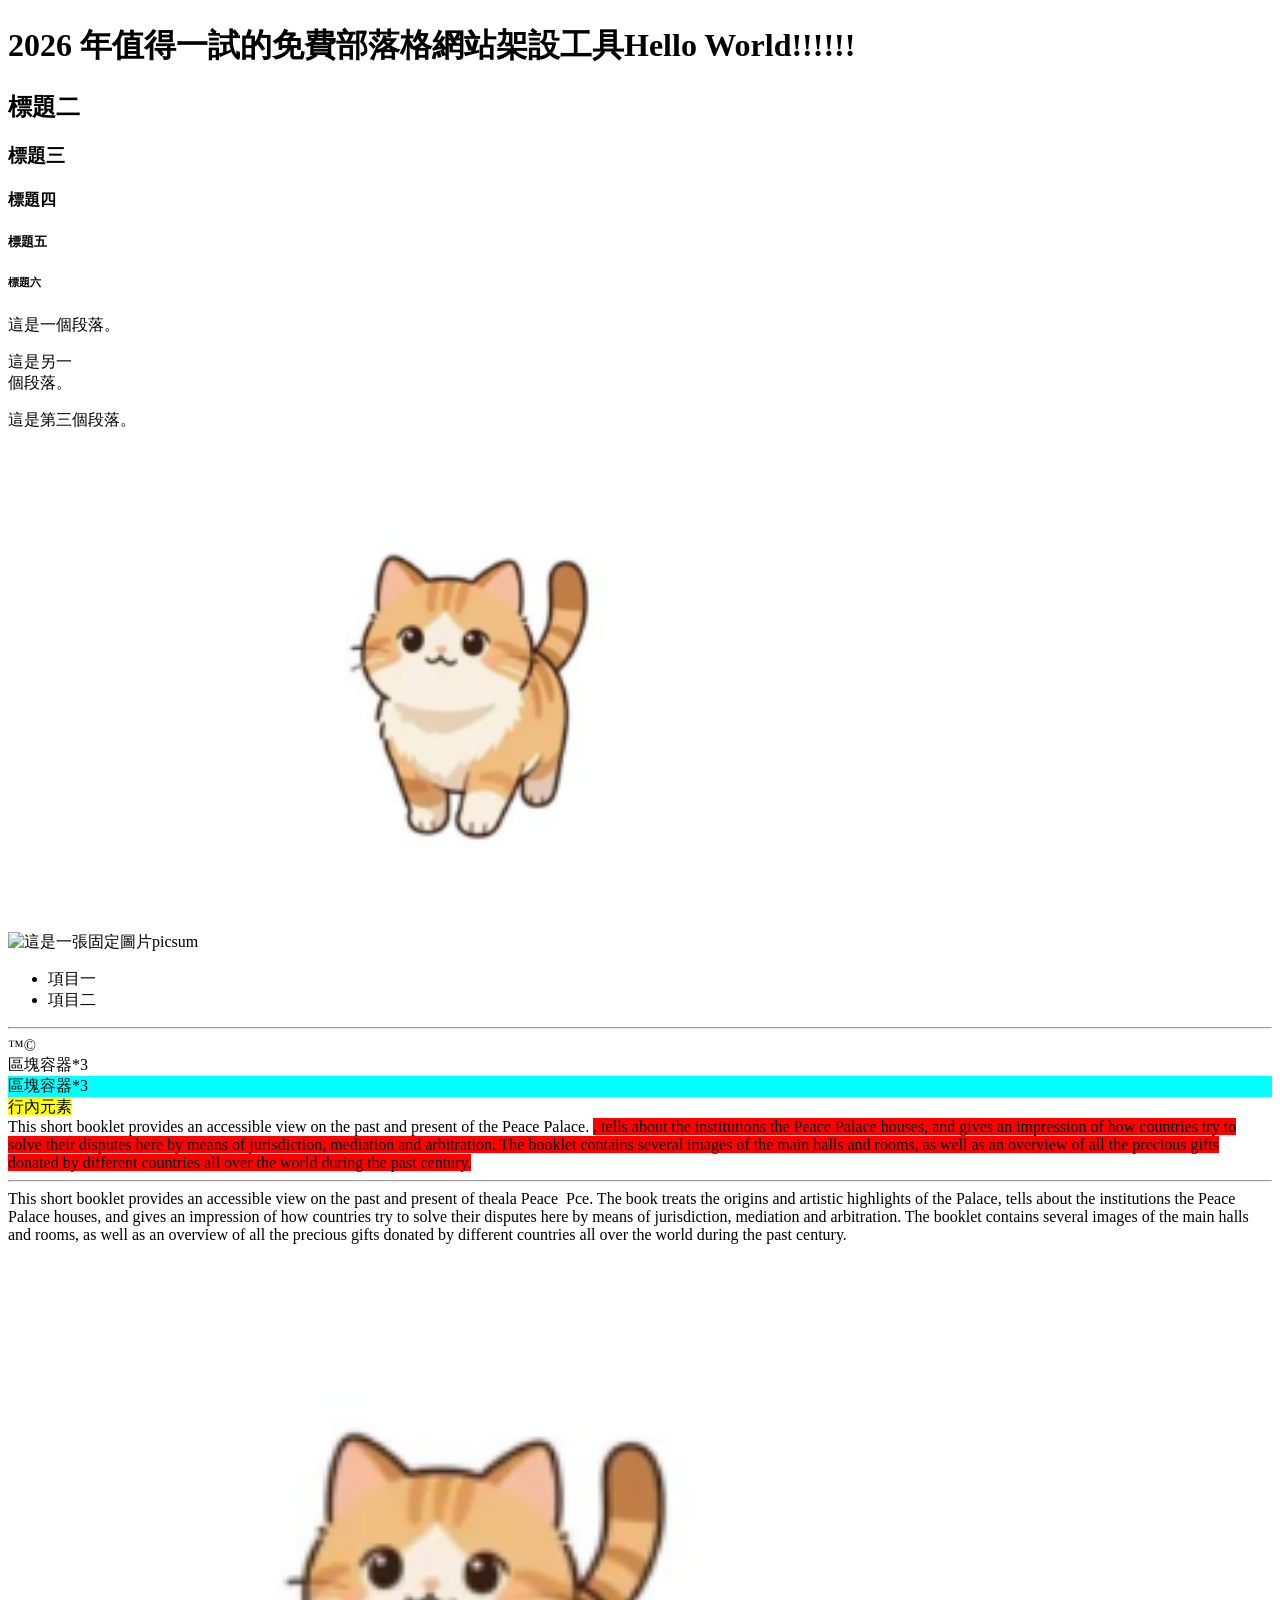
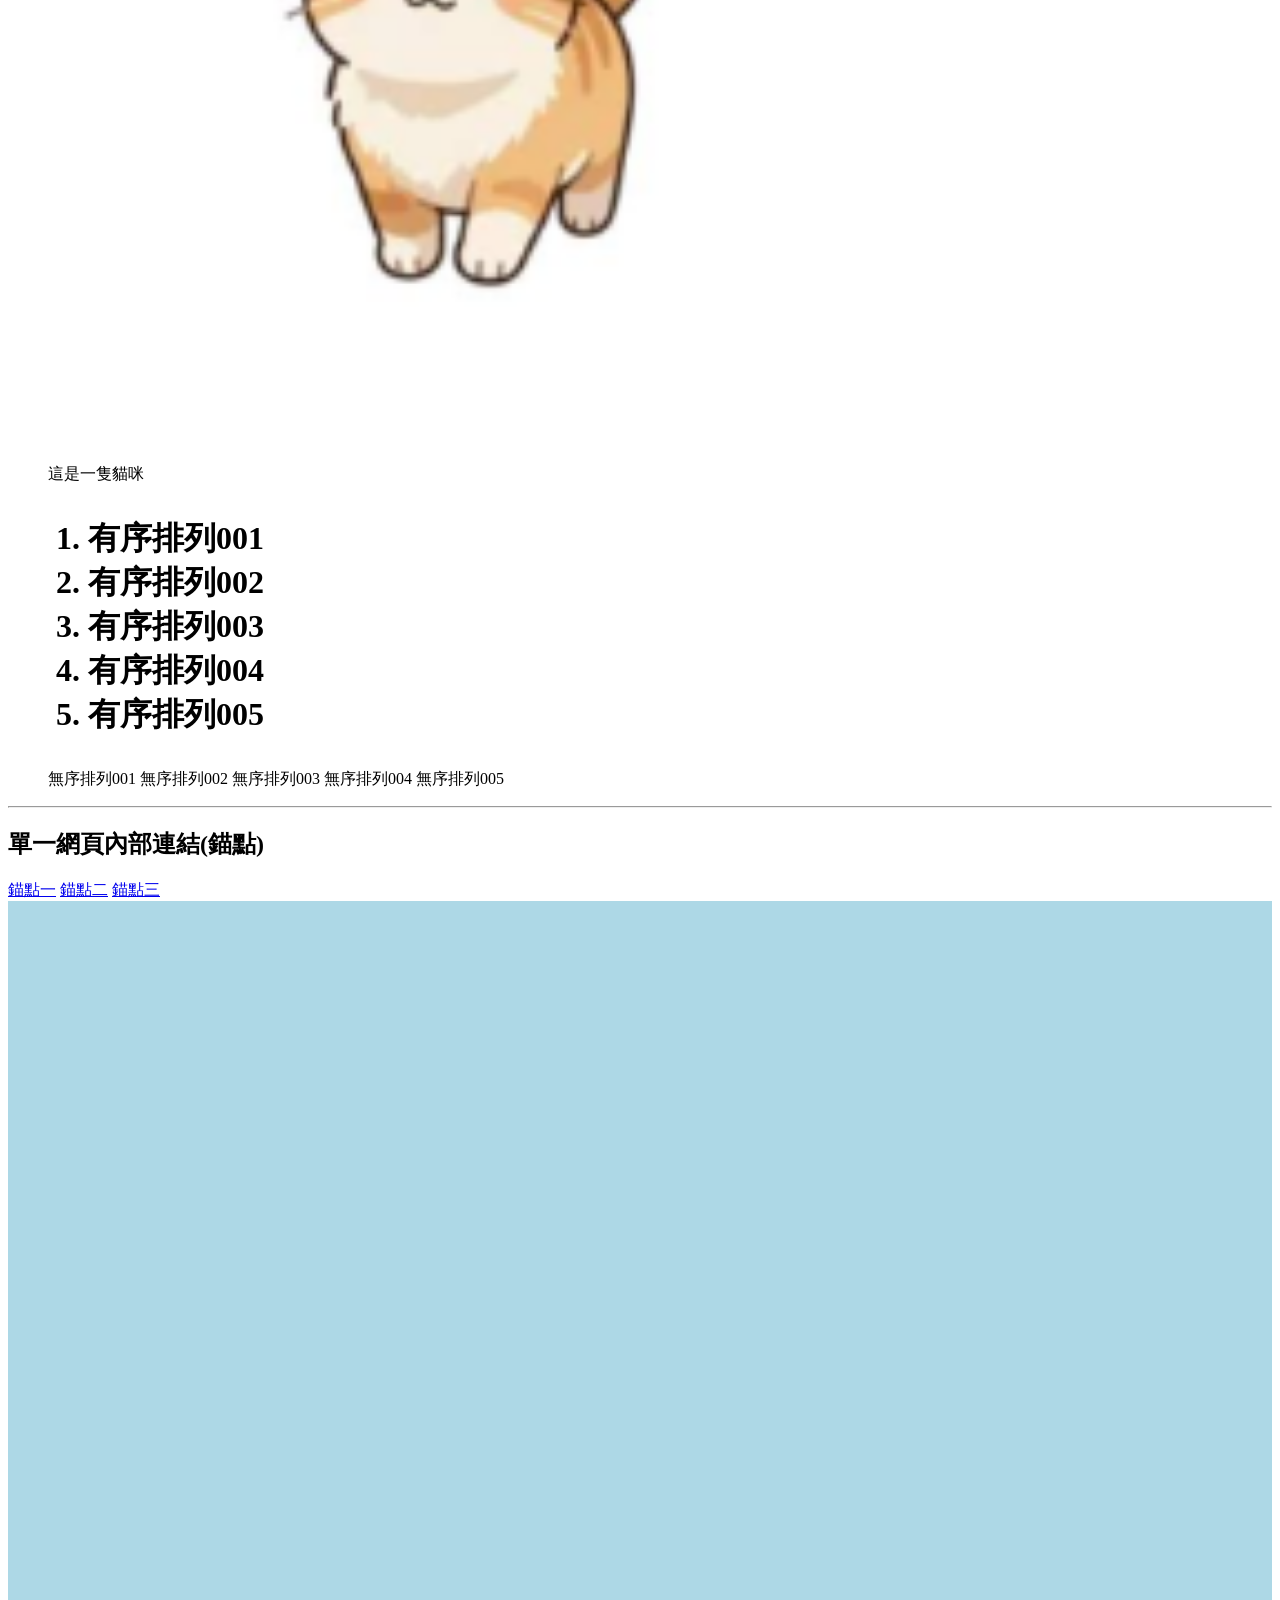
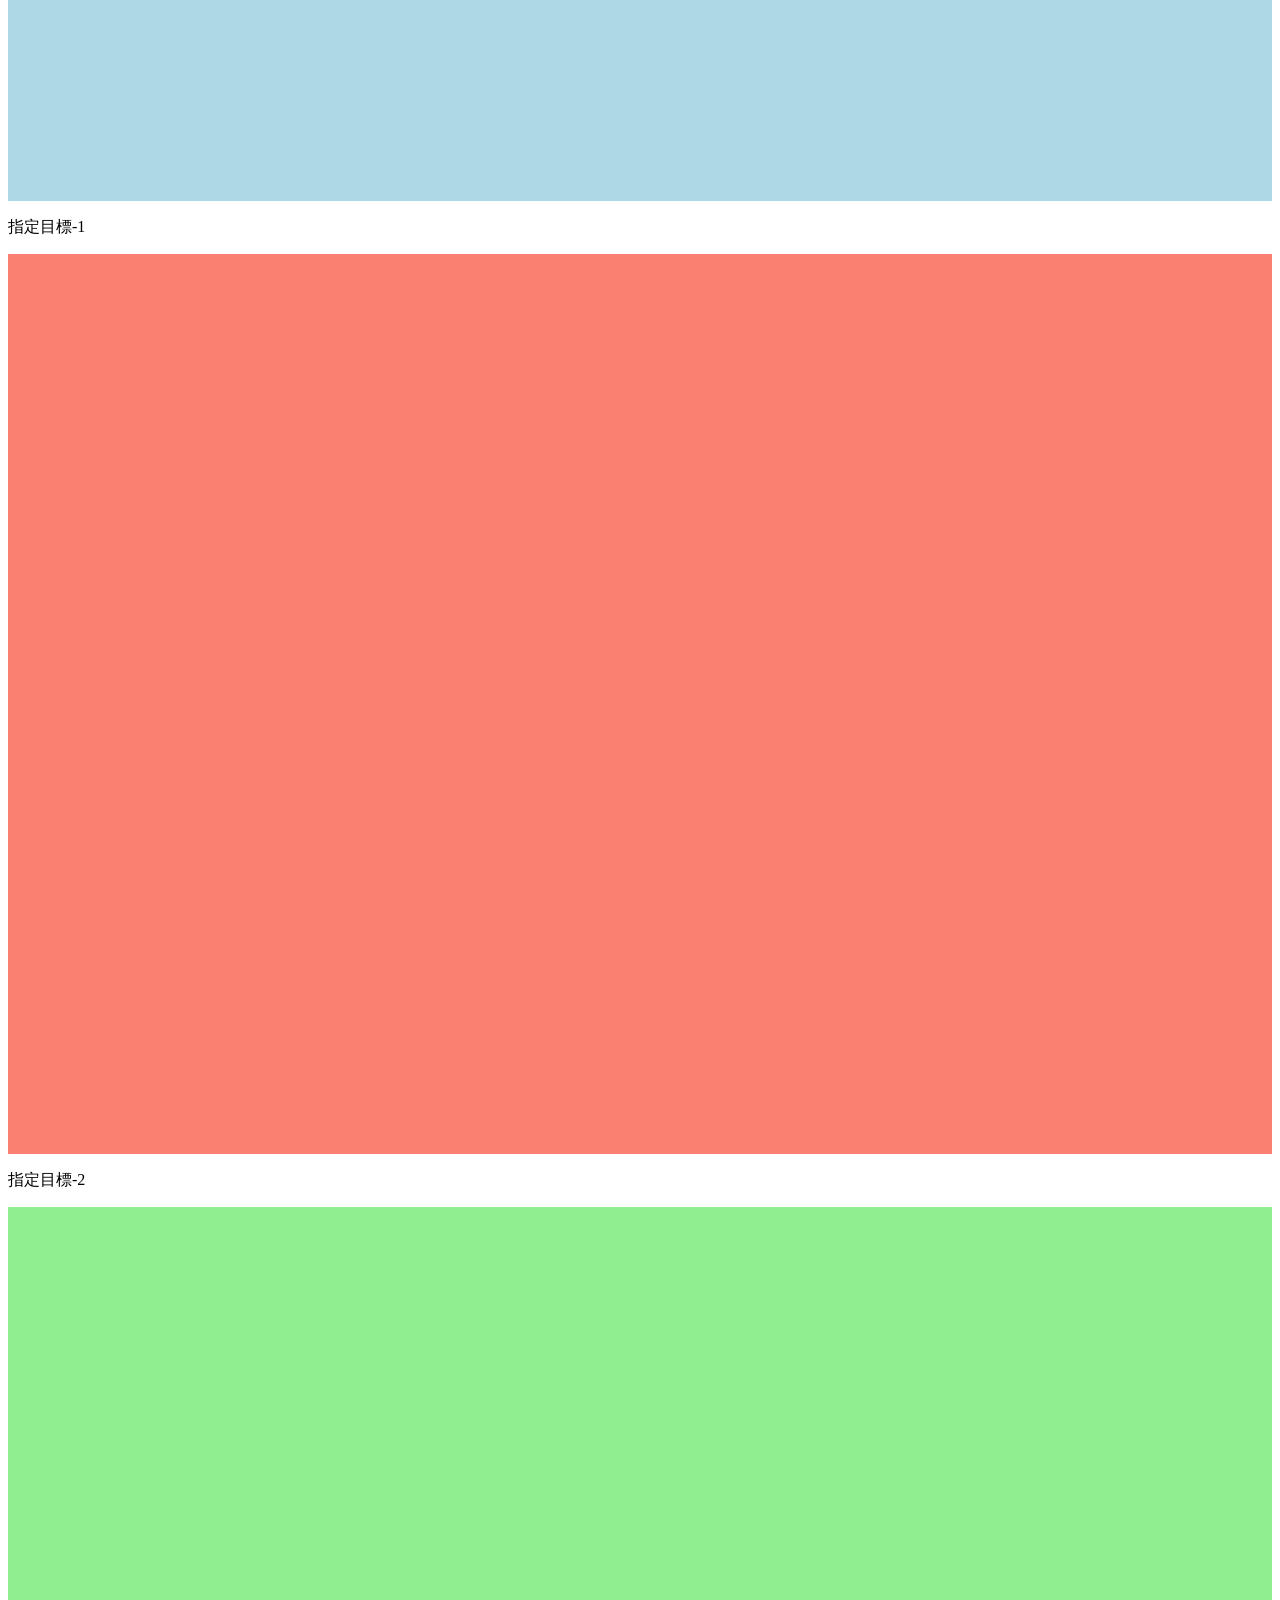
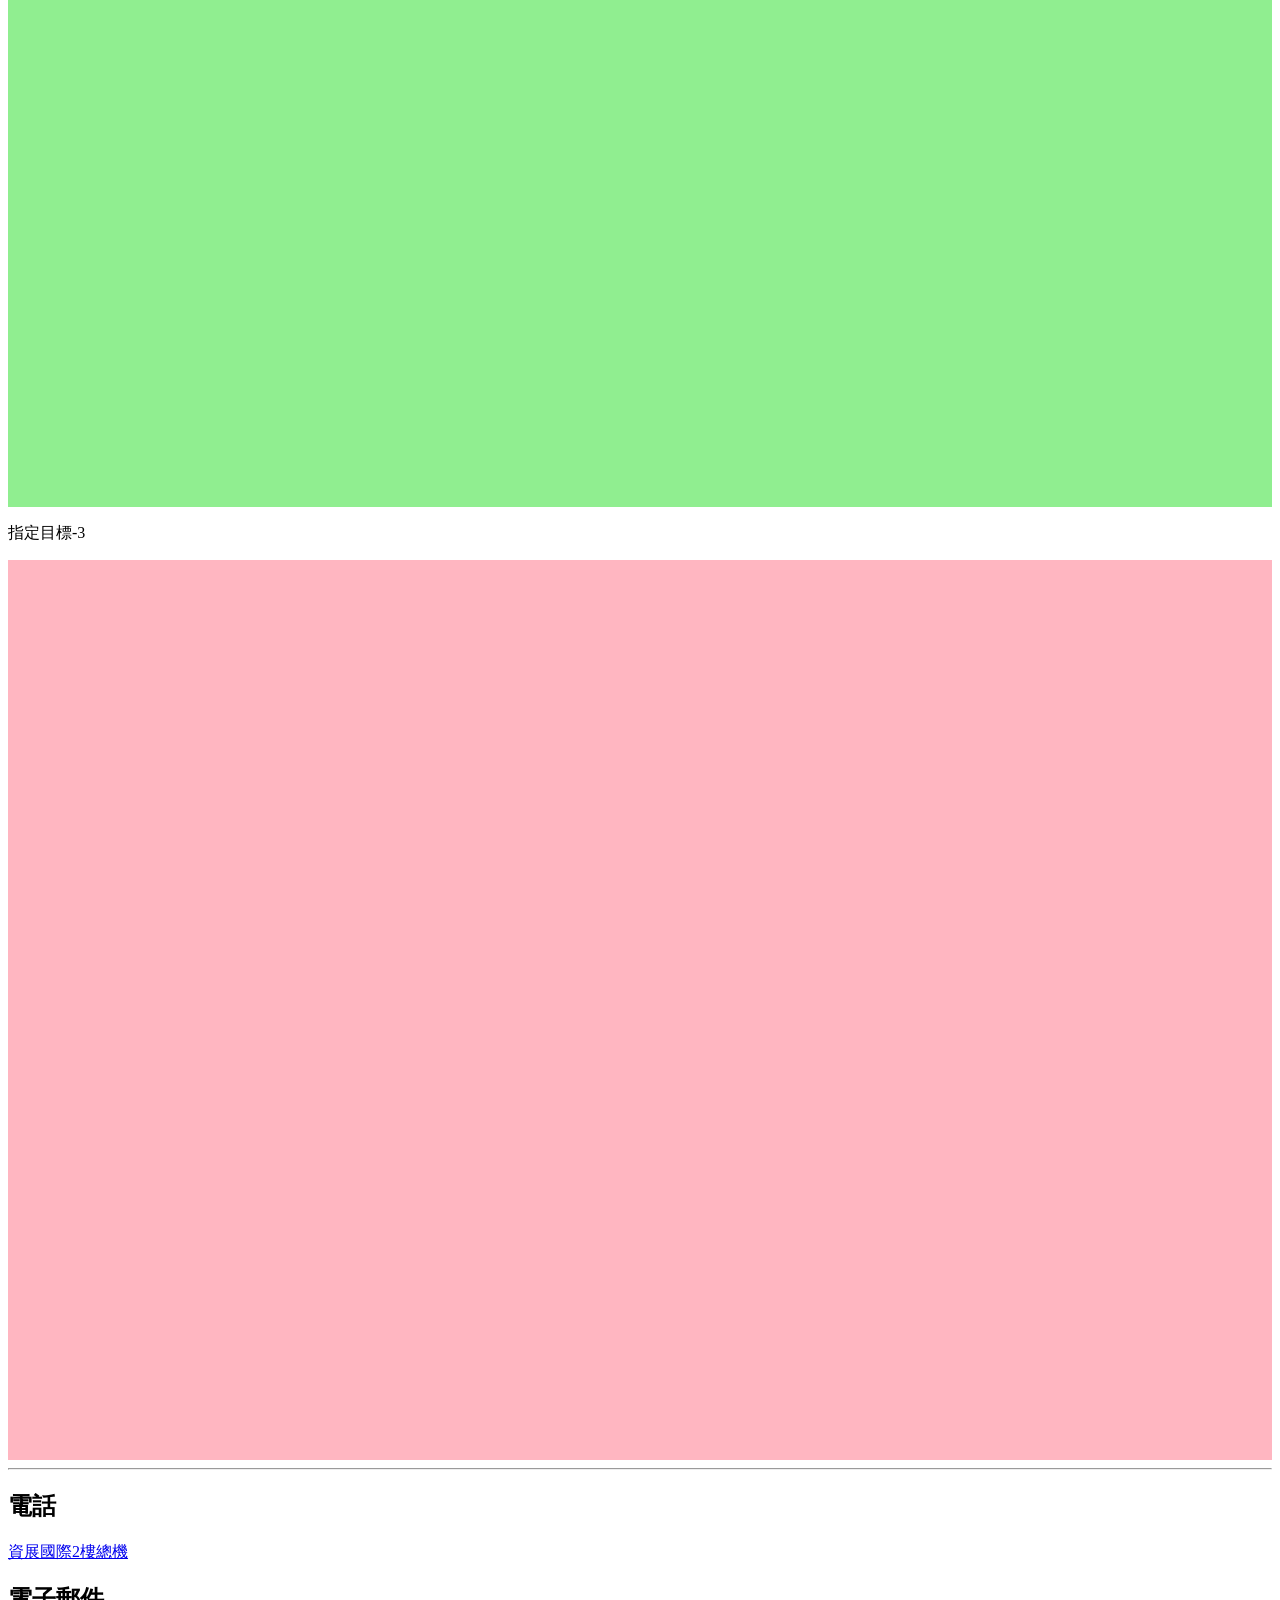
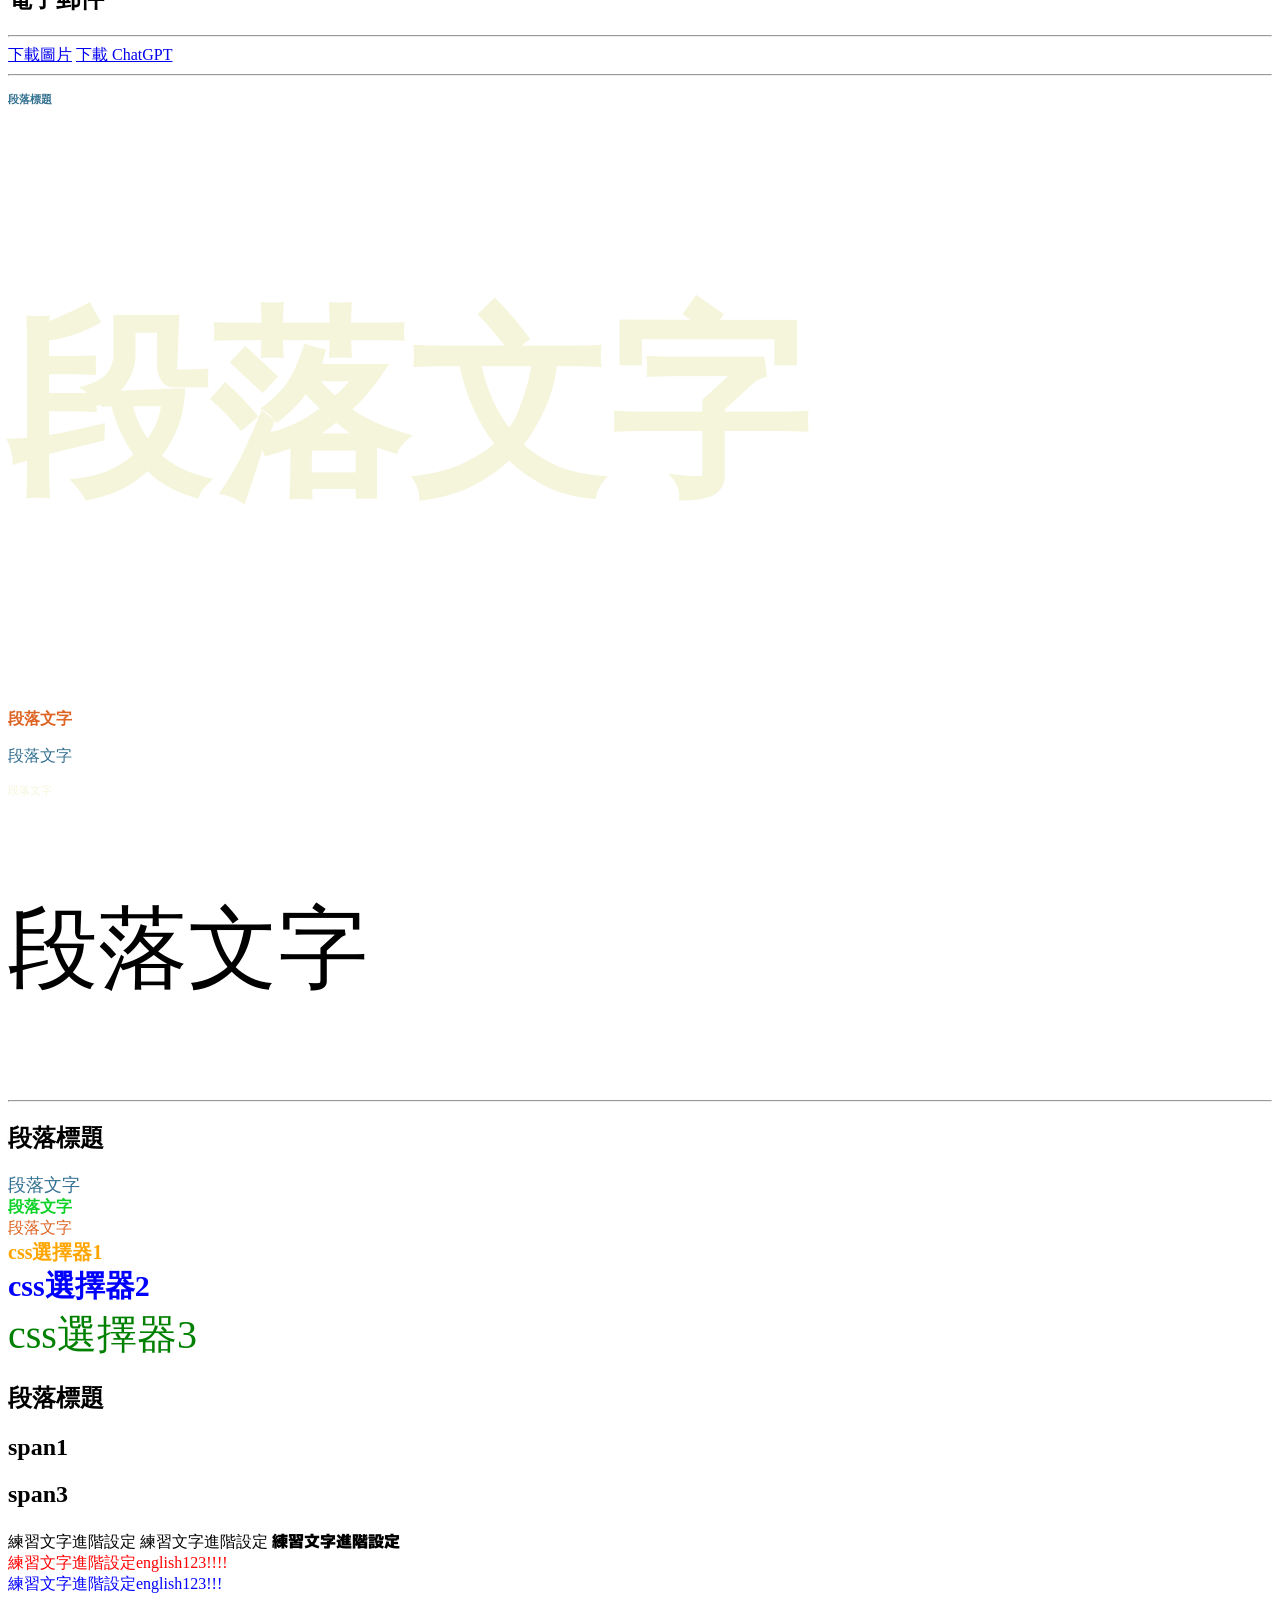
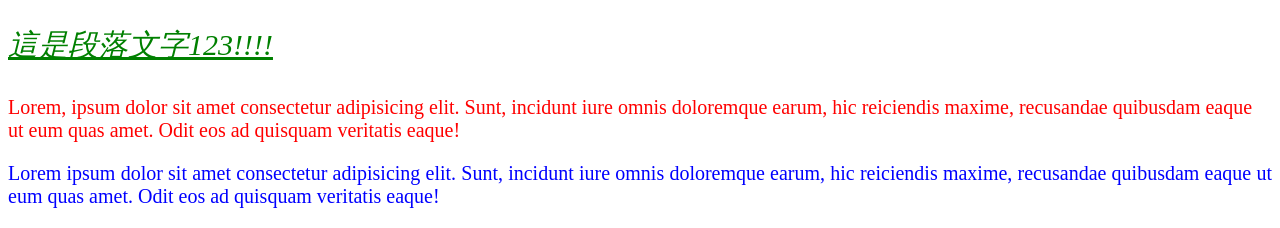
==== commit ad4893ce: "整理網站檔案與內容" ====
--- a/index.html
+++ b/index.html
@@ -1,15 +1,58 @@
 <!DOCTYPE html>
-< lang="zh-Hant-TW">
+<html lang="zh-hant-TW">
 <head>
     <meta charset="UTF-8">
+    <!-- <meta http-equiv="refresh" content="3"> -->
     <meta name="viewport" content="width=device-width, initial-scale=1.0">
     <meta name="google" content="notranslate">
     <!-- <meta http-equiv="refresh" content="5; url=https://www.google.com/"> -->
     <title>上課作業</title>
     <link rel="icon" href="favicon.ico?v=2" type="image/x-icon">
     <link href="https://fonts.googleapis.com/css2?family=Monsieur+La+Doulaise&display=swap" rel="stylesheet">
-    <tag>
         <style>
+            .hero{
+                max-width: 800px;
+                margin: 80px auto;
+                padding: 0 24px;
+            }
+            .hero-bread-crumbs{
+                margin-bottom: 28px;
+                font-size: 14px;
+                color: #64748b;
+            }
+            .hero h1{
+                margin:0 0 24px;
+                font-size: clamp(36px, 5vw, 56px);
+                color:#111827;
+                line-height: 1.2;
+                letter-spacing: -1px;
+            }
+            .hero-description{
+                margin-bottom: 28px;
+                font-size: 18px;
+                line-height: 1.7;
+                color: #64748b;
+            }
+            .hero-bottom{
+                display:inline-block;
+                padding: 12px 18px;
+                margin-bottom: 28px;
+                border-radius: 10px;
+                background-color: #171717;
+                color: white;
+                text-decoration: none;
+                font-weight: bold;
+            }
+            .hero-meta {
+                margin-bottom: 32px;
+                color: #64748b;
+                font-size: 14px;
+            }
+            .hero-meta {
+                margin-bottom: 32px;
+                color: #64748b;
+                font-size: 14px;
+            }
             .orange {
                 color: orange;
                 font-size: 20px;
@@ -32,7 +75,7 @@
 <style>
     @font-face {
         font-family: 'M PLUS Special';
-        src: url('./MPLUSU-Black.ttf') format('truetype');
+        src: url('./fonts/MPLUSU-Black.ttf') format('truetype');
         font-weight: 900;
         font-style: normal;
     }
@@ -45,11 +88,6 @@
     .font-family3 {
         font-family: 'M PLUS Special', sans-serif;
         font-weight: 900;
-    }
-    h2, span1, span2, span3 {
-    color: red;
-    font-size: 150px;
-    font-weight: bold;
 }
 .monsieur-la-doulaise-regular {
     font-family: "Monsieur La Doulaise",
@@ -79,9 +117,10 @@
 }
 </style>
 </head>
-<img style="background-color: #f0f0f0;">
+<body>
 <!-- 這是註解 -->
-    <h1>Hello World!!!!!!!</h1>
+    <h1 class="hero-main-title m-0 p-0 text-[32px] font-semibold tracking-normal text-(--Labels-Primary)" style="line-height:48px"><span>2026 年值得一試的免費部落格網站架設工具Hello World!!!!!!</span>
+    </h1>
     <h2>標題二</h2>
     <h3>標題三</h3>
     <h4>標題四</h4>
@@ -90,8 +129,8 @@
     <p>這是一個段落。</p>
     <p>這是另一<br>個段落。</p>
     <p>這是第三個段落。</p>
-    <p><img src="https://developer.mozilla.org/pimg/aHR0cHM6Ly9zdGF….6gKcSsQopcZykC9ZyRrYP1G802I%2FIgfnqGww9IqLeK0%3D" alt="this is an image"> title="img can't show"</p>
-    <img src="./apple-touch-icon.png" alt="Apple Touch Icon"
+    <img src="https://picsum.photos/id/10/600/400" alt="這是一張固定圖片picsum" title="這是一張固定圖片picsum" width="600" height="400">
+    <img src="./images/apple-touch-icon.png" alt="Apple Touch Icon"
     title="這是一隻貓咪"
     width="500" height="500">
     <ul>
@@ -112,7 +151,7 @@
 The booklet contains several images of the main halls and rooms, as well as an overview of all the precious gifts donated by different countries all over the world during the past century.</div>
 <p>
     <figure>
-        <img src="./apple-touch-icon.png" alt="Apple Touch Icon" width="800" height="800">
+        <img src="./images/apple-touch-icon.png" alt="Apple Touch Icon" width="800" height="800">
         <figcaption>這是一隻貓咪</figcaption>
     </figure>
 </p>
@@ -155,10 +194,9 @@
     <a href="tel:0266316588">資展國際2樓總機</a>
 </h1>
 <h2>電子郵件</h2>
-<a href="mailto:example@example.com">發送電子郵件</a>
 <a href="mailto:yuipan0611@gmail.com?subjuct=聯絡我&body=我想要買這個酷東西"></a>
 <hr>
-<a href="./apple-touch-icon.png" download="apple-touch-icon.png">下載圖片</a>
+<a href="./images/apple-touch-icon.png" download="apple-touch-icon.png">下載圖片</a>
 <a href="https://get.microsoft.com/installer/download/9NT1R1C2HH7J?cid=website_cta_psi" download>下載 ChatGPT</a>
 <hr>
 <p>
@@ -193,4 +231,5 @@
 </h2>
 <p class="text-align1">Lorem, ipsum dolor sit amet consectetur adipisicing elit. Sunt, incidunt iure omnis doloremque earum, hic reiciendis maxime, recusandae quibusdam eaque ut eum quas amet. Odit eos ad quisquam veritatis eaque!</p>
 <p class="text-align2">Lorem ipsum dolor sit amet consectetur adipisicing elit. Sunt, incidunt iure omnis doloremque earum, hic reiciendis maxime, recusandae quibusdam eaque ut eum quas amet. Odit eos ad quisquam veritatis eaque!</p>
+</body>
 </html>
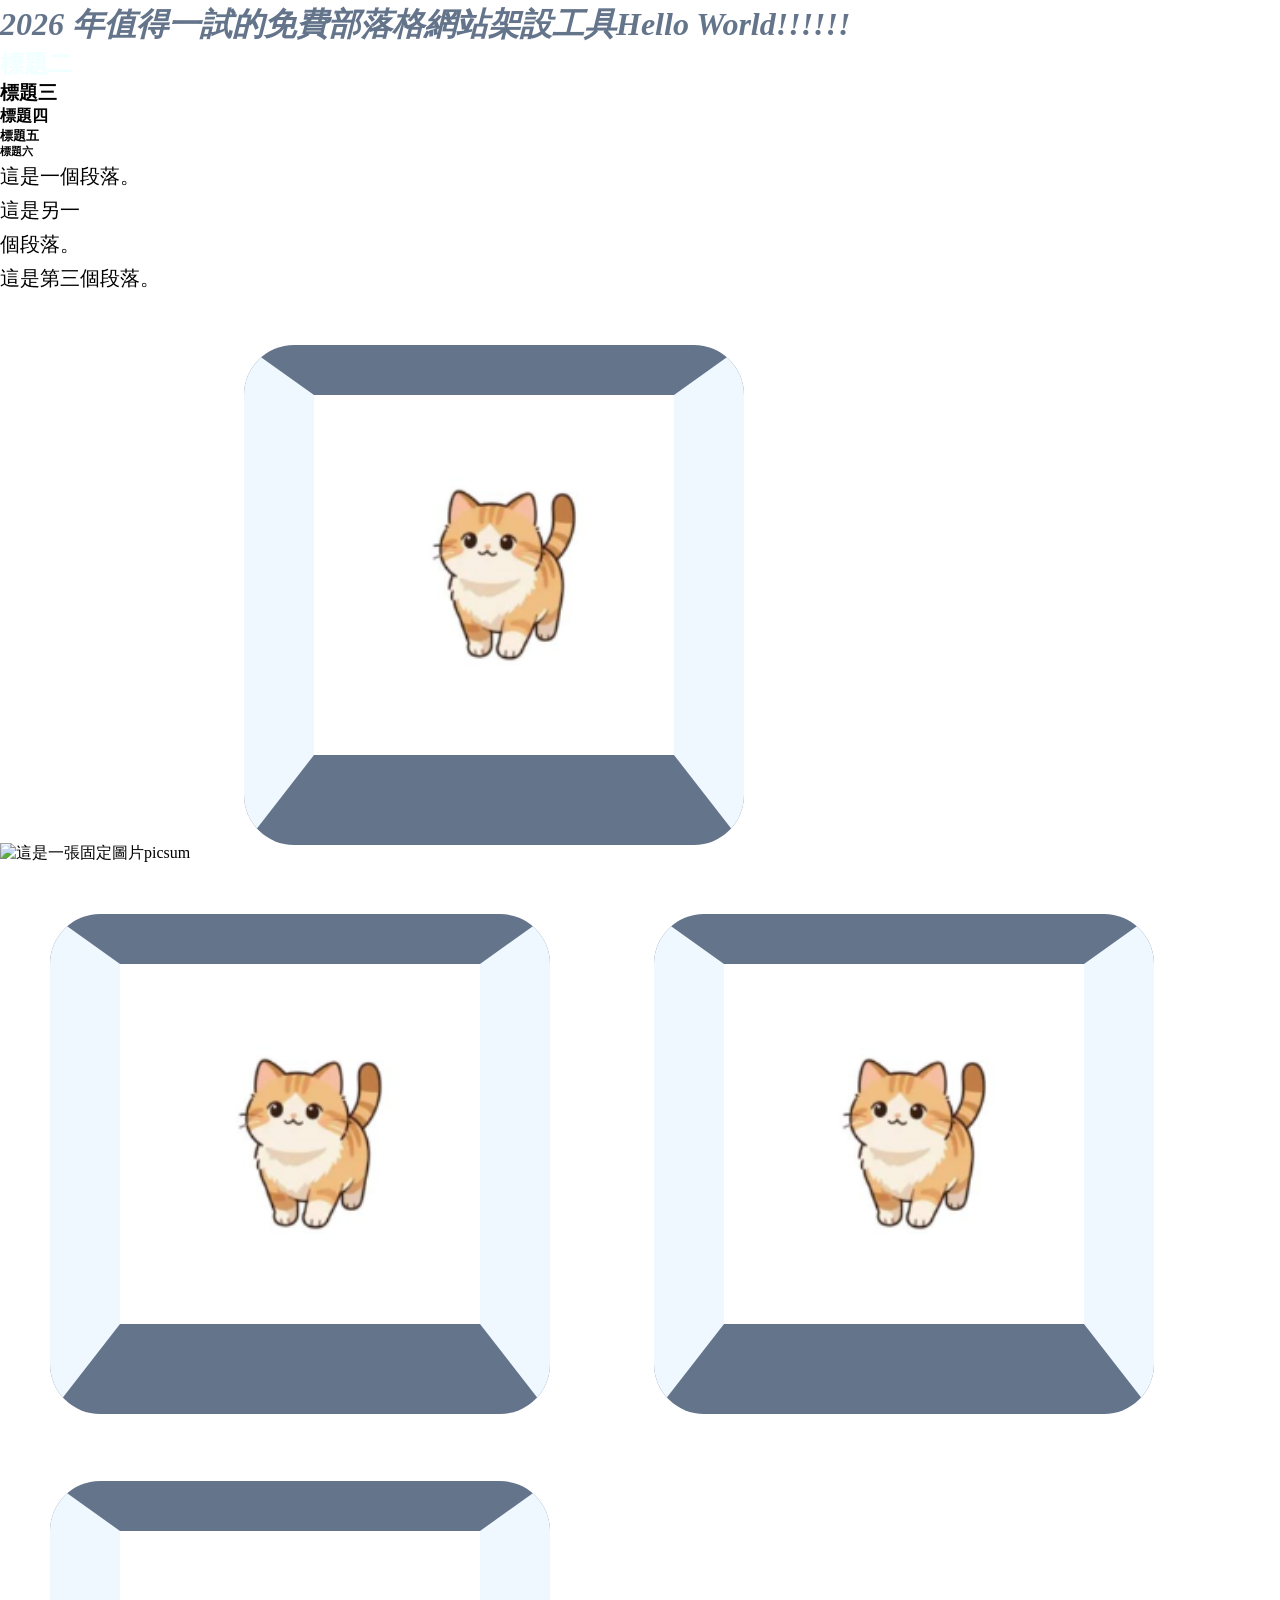
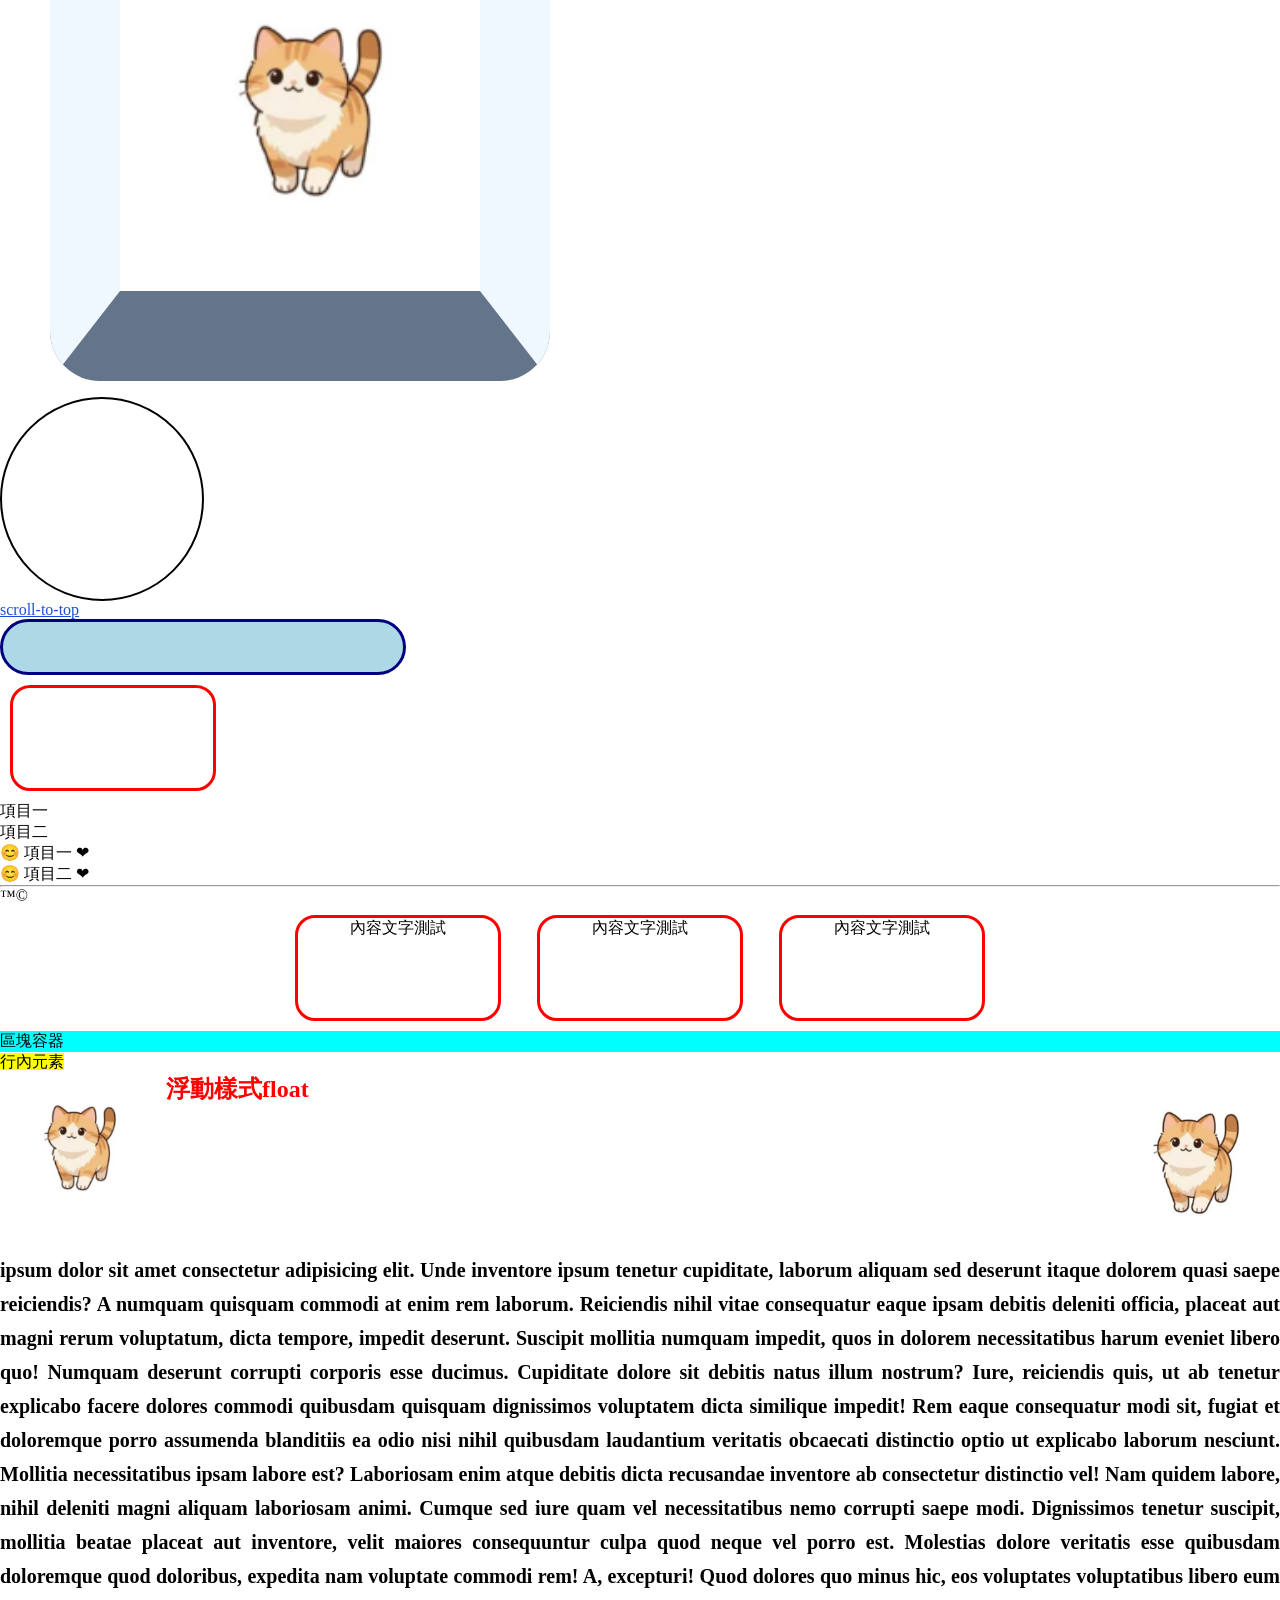
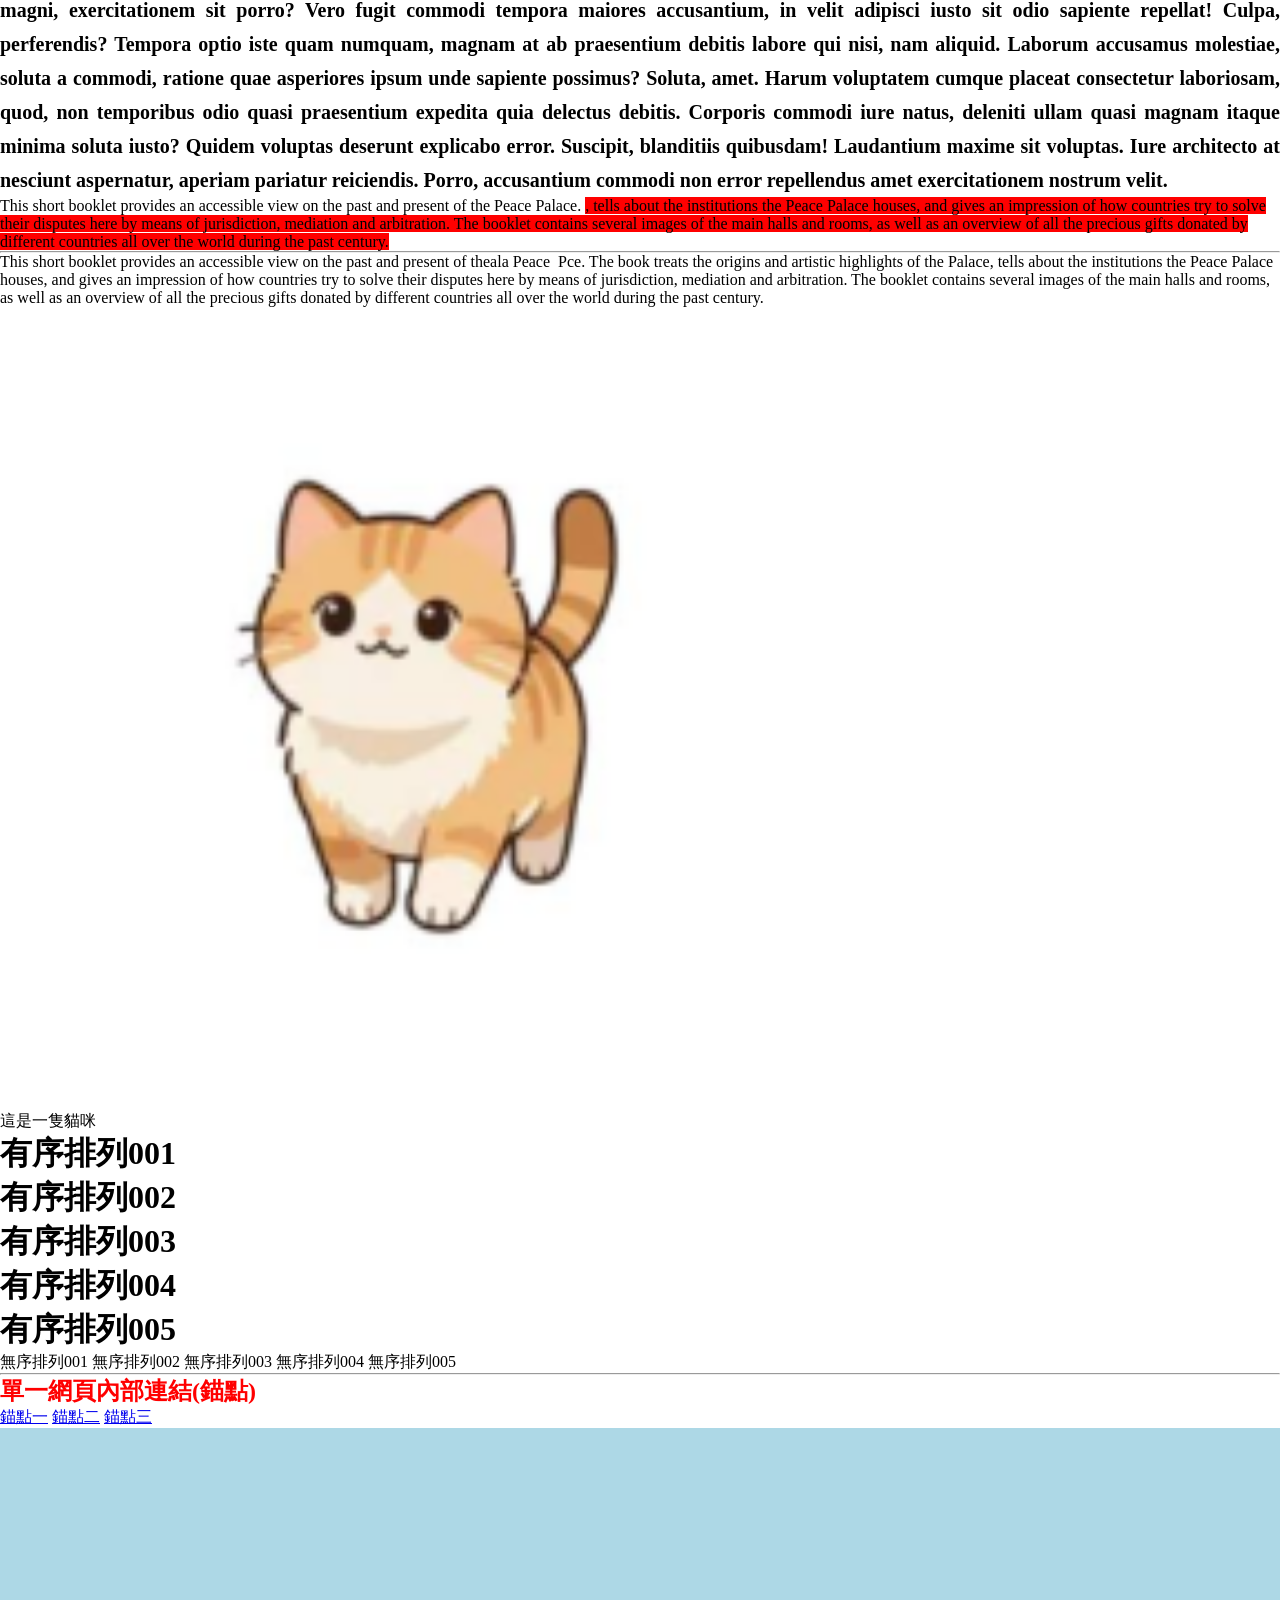
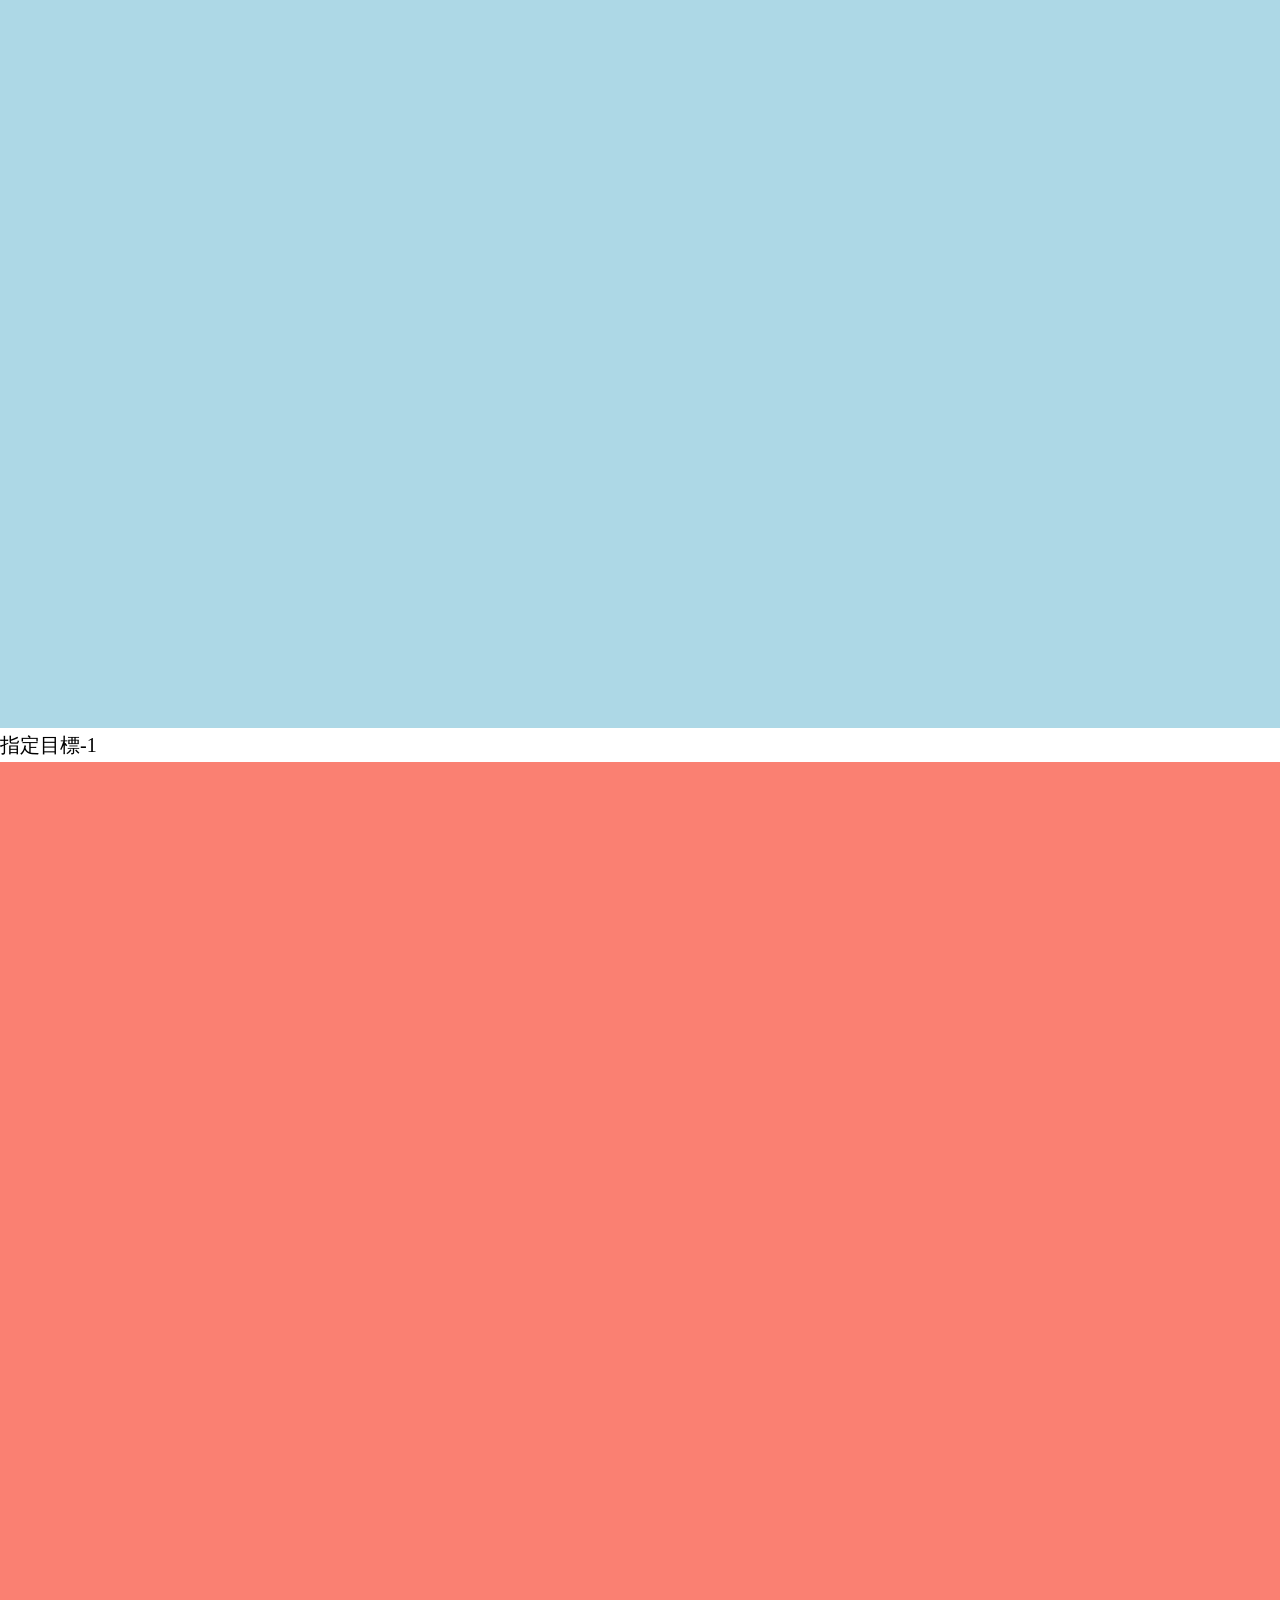
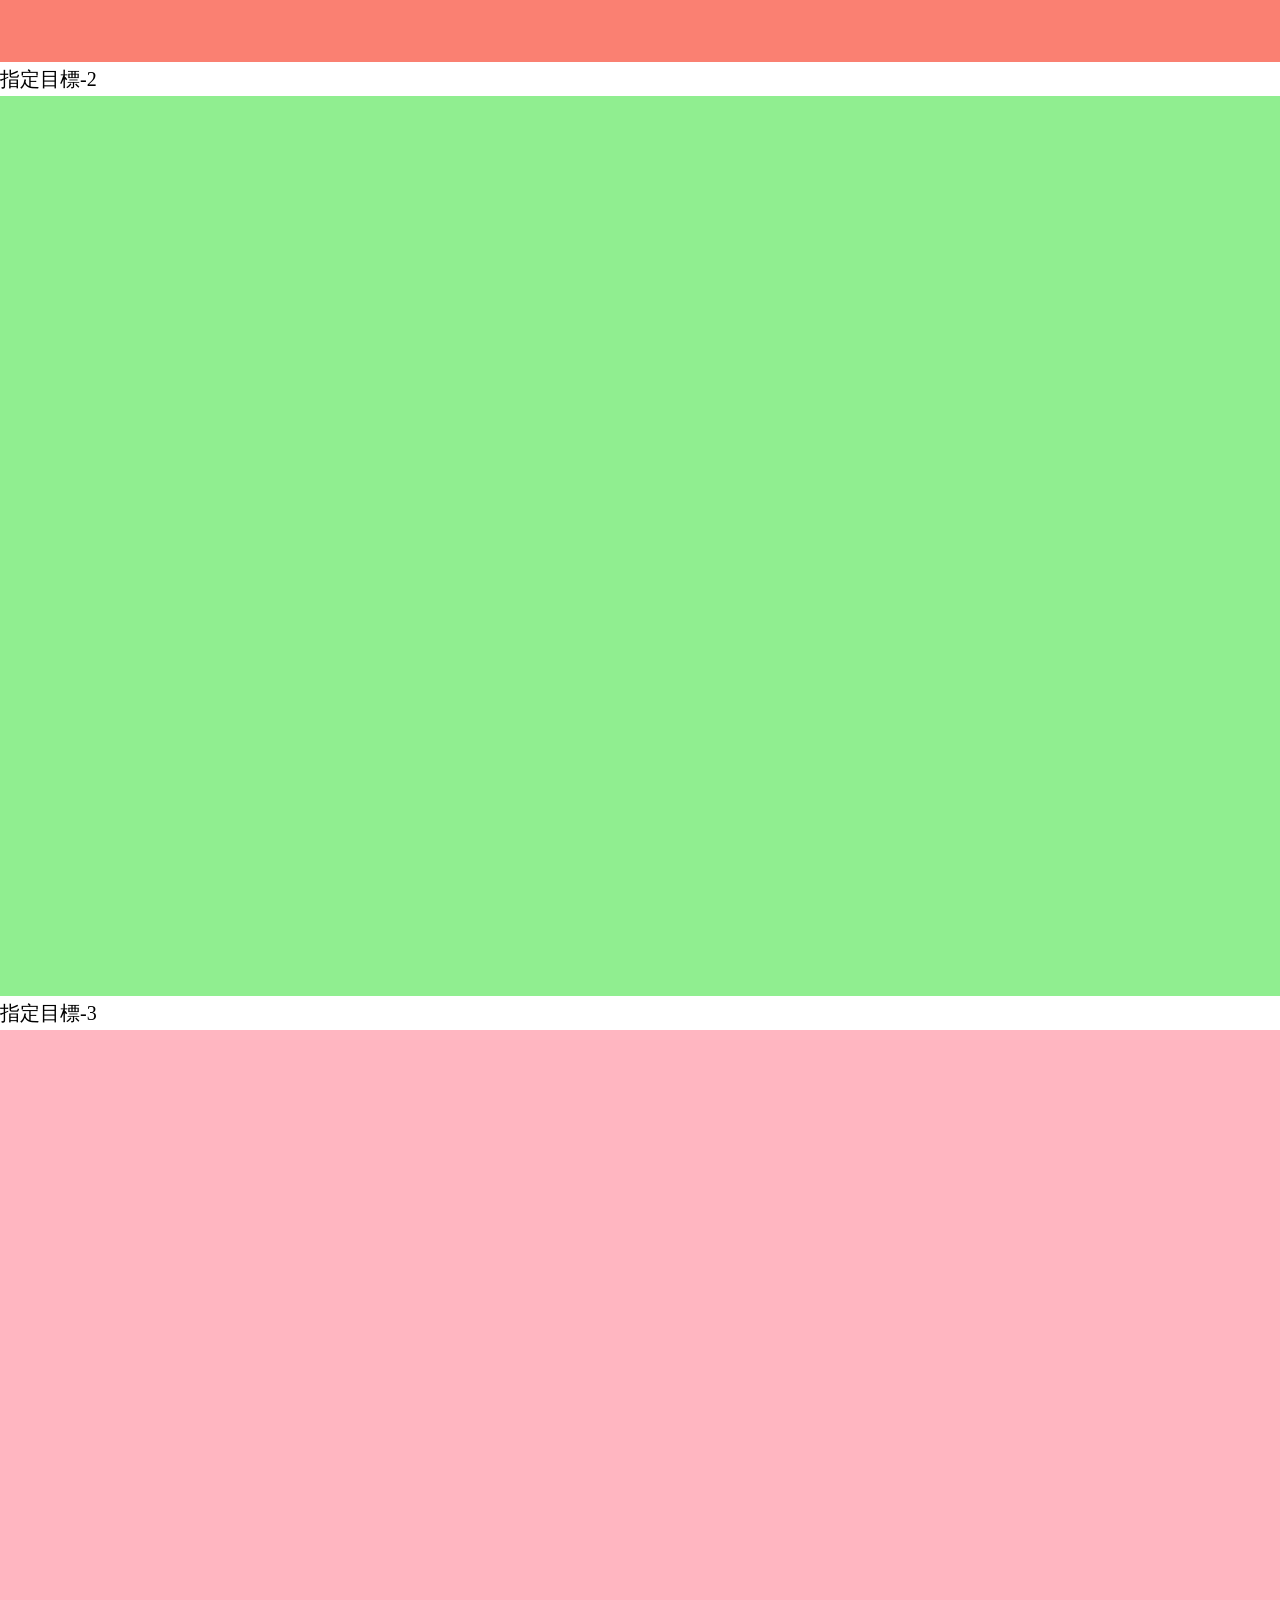
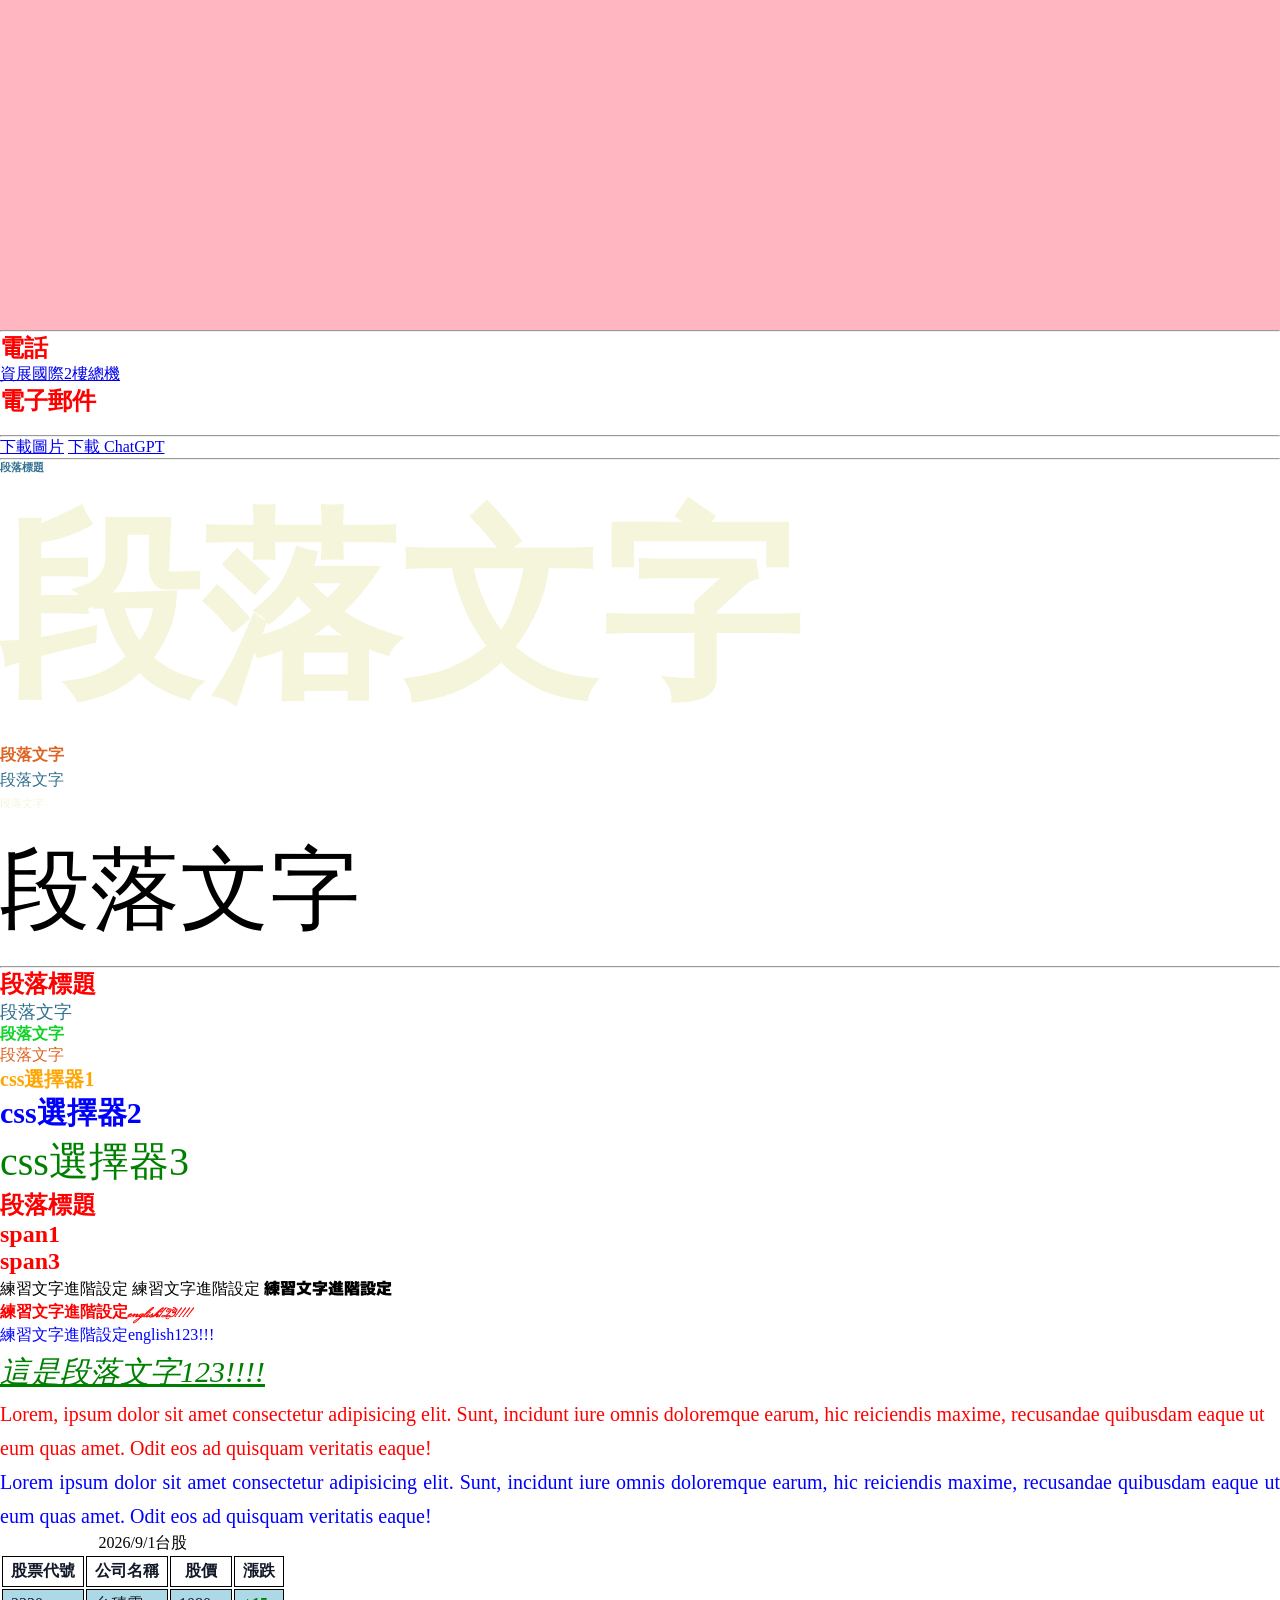
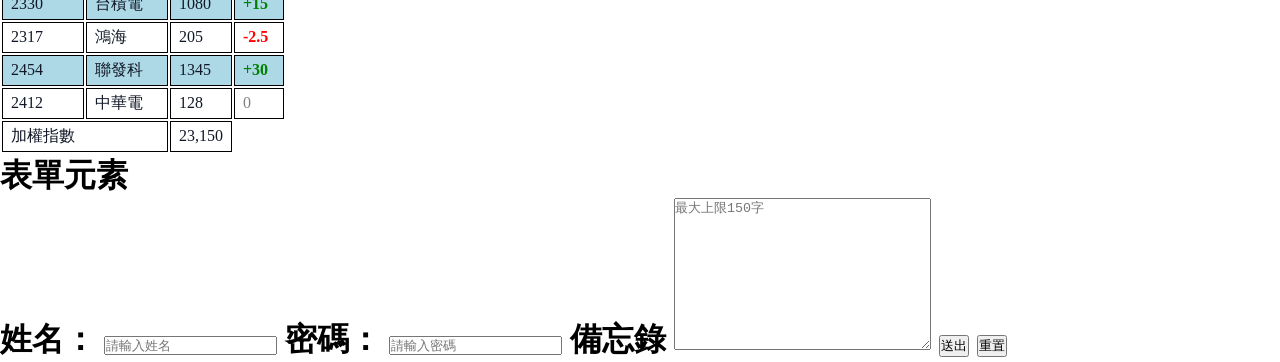
==== commit e3c8dcdd: "feat: update page styles and preserve scroll link" ====
--- a/index.html
+++ b/index.html
@@ -9,119 +9,13 @@
     <title>上課作業</title>
     <link rel="icon" href="favicon.ico?v=2" type="image/x-icon">
     <link href="https://fonts.googleapis.com/css2?family=Monsieur+La+Doulaise&display=swap" rel="stylesheet">
-        <style>
-            .hero{
-                max-width: 800px;
-                margin: 80px auto;
-                padding: 0 24px;
-            }
-            .hero-bread-crumbs{
-                margin-bottom: 28px;
-                font-size: 14px;
-                color: #64748b;
-            }
-            .hero h1{
-                margin:0 0 24px;
-                font-size: clamp(36px, 5vw, 56px);
-                color:#111827;
-                line-height: 1.2;
-                letter-spacing: -1px;
-            }
-            .hero-description{
-                margin-bottom: 28px;
-                font-size: 18px;
-                line-height: 1.7;
-                color: #64748b;
-            }
-            .hero-bottom{
-                display:inline-block;
-                padding: 12px 18px;
-                margin-bottom: 28px;
-                border-radius: 10px;
-                background-color: #171717;
-                color: white;
-                text-decoration: none;
-                font-weight: bold;
-            }
-            .hero-meta {
-                margin-bottom: 32px;
-                color: #64748b;
-                font-size: 14px;
-            }
-            .hero-meta {
-                margin-bottom: 32px;
-                color: #64748b;
-                font-size: 14px;
-            }
-            .orange {
-                color: orange;
-                font-size: 20px;
-                font-weight: bold;
-            }
-            .blue {
-                color: blue;
-                font-size: 30px;
-                font-weight: bold;
-            }
-            .green {
-                color: green;
-                font-size: 40px;
-                font-weight: 100px;
-            }
-        </style>
-
-
-
-<style>
-    @font-face {
-        font-family: 'M PLUS Special';
-        src: url('./fonts/MPLUSU-Black.ttf') format('truetype');
-        font-weight: 900;
-        font-style: normal;
-    }
-    .font-family1 {
-        font-family: 'M PLUS 1p', sans-serif;
-    }
-    .font-family2 {
-        font-family: "新細明體", "標楷體", "微軟正黑體", "細明體", "Arial", "sans-serif";
-    }
-    .font-family3 {
-        font-family: 'M PLUS Special', sans-serif;
-        font-weight: 900;
-}
-.monsieur-la-doulaise-regular {
-    font-family: "Monsieur La Doulaise",
-    font-weight: 800;
-    font-style: normal;
-    color: red;
-}
-.lavishly-yours-regular {
-    font-family: "Lavishly Yours", cursive;
-    font-weight: 500;
-    font-style: normal;
-    color: blue;
-}
-.italic {
-    font-style: italic; color: green; text-decoration: underline; font-size: 30px;
-
-}
-.text-align1 {
-    text-align: left;
-    color: red;
-    font-size: 20px;
-}
-.text-align2 {
-    text-align: justify;
-    color: blue;
-    font-size: 20px;
-}
-</style>
+    <link rel="stylesheet" href="css_external_style_sheet.css">
 </head>
 <body>
 <!-- 這是註解 -->
-    <h1 class="hero-main-title m-0 p-0 text-[32px] font-semibold tracking-normal text-(--Labels-Primary)" style="line-height:48px"><span>2026 年值得一試的免費部落格網站架設工具Hello World!!!!!!</span>
+    <h1 class="hero-main-title m-0 p-0 text-[32px] font-semibold tracking-normal text-(--Labels-Primary)" style="line-height:48px" id = "theH1"><span>2026 年值得一試的免費部落格網站架設工具Hello World!!!!!!</span>
     </h1>
-    <h2>標題二</h2>
+    <h2 class="font1" id="font1" style="color: azure;">標題二</h2>
     <h3>標題三</h3>
     <h4>標題四</h4>
     <h5>標題五</h5>
@@ -129,19 +23,57 @@
     <p>這是一個段落。</p>
     <p>這是另一<br>個段落。</p>
     <p>這是第三個段落。</p>
-    <img src="https://picsum.photos/id/10/600/400" alt="這是一張固定圖片picsum" title="這是一張固定圖片picsum" width="600" height="400">
-    <img src="./images/apple-touch-icon.png" alt="Apple Touch Icon"
+    <img class="https://picsum.photos/id/10/600/400" alt="這是一張固定圖片picsum" title="這是一張固定圖片picsum" width="600" height="400">
+    <img class="cat" src="./images/apple-touch-icon.png" alt="Apple Touch Icon"
     title="這是一隻貓咪"
     width="500" height="500">
-    <ul>
+    <img class="cat" 
+    src="./images/apple-touch-icon.png" alt="Apple Touch Icon"
+    title="這是一隻貓咪">
+    <img class="cat" src="./images/apple-touch-icon.png" alt="Apple Touch Icon"
+    title="這是一隻貓咪">
+    <img class="cat" src="./images/apple-touch-icon.png" alt="Apple Touch Icon"
+    title="這是一隻貓咪">
+</hr>
+    <div class="circle"></div>
+    <a class="scroll-to-top" href="#theH1">scroll-to-top</a>
+    <div class="capsule"></div>
+    <ul class="my-list">
+    </hr>
+    <div class="box1"></div>
+        <li>項目一</li>
+        <li>項目二</li>
+    </ul>
+    <ul class="ul2">
         <li>項目一</li>
         <li>項目二</li>
     </ul>
     <hr>
     <div>&trade;&copy;</div>
-    <div>區塊容器*3</div>
-    <div style="background-color: aqua;">區塊容器*3</div>
+    <div class="outside-box">
+        <div class="box1">內容文字測試</div>
+        <div class="box1">內容文字測試</div>
+        <div class="box1">內容文字測試</div>
+    </div>
+    <div style="background-color: aqua;">區塊容器</div>
     <span style="background-color: yellow;">行內元素</span>
+    <h2>浮動樣式float
+        <img class="img2" src="./images/apple-touch-icon.png" alt="Apple Touch Icon"
+    title="這是一隻貓咪">
+        <img class="img3" src="./images/apple-touch-icon.png" alt="Apple Touch Icon"
+    title="這是一隻貓咪">
+        <p>ipsum dolor sit amet consectetur adipisicing elit. Unde inventore ipsum tenetur cupiditate, laborum aliquam sed deserunt itaque dolorem quasi saepe reiciendis? A numquam quisquam commodi at enim rem laborum.
+        Reiciendis nihil vitae consequatur eaque ipsam debitis deleniti officia, placeat aut magni rerum voluptatum, dicta tempore, impedit deserunt. Suscipit mollitia numquam impedit, quos in dolorem necessitatibus harum eveniet libero quo!
+        Numquam deserunt corrupti corporis esse ducimus. Cupiditate dolore sit debitis natus illum nostrum? Iure, reiciendis quis, ut ab tenetur explicabo facere dolores commodi quibusdam quisquam dignissimos voluptatem dicta similique impedit!
+        Rem eaque consequatur modi sit, fugiat et doloremque porro assumenda blanditiis ea odio nisi nihil quibusdam laudantium veritatis obcaecati distinctio optio ut explicabo laborum nesciunt. Mollitia necessitatibus ipsam labore est?
+        Laboriosam enim atque debitis dicta recusandae inventore ab consectetur distinctio vel! Nam quidem labore, nihil deleniti magni aliquam laboriosam animi. Cumque sed iure quam vel necessitatibus nemo corrupti saepe modi.
+        Dignissimos tenetur suscipit, mollitia beatae placeat aut inventore, velit maiores consequuntur culpa quod neque vel porro est. Molestias dolore veritatis esse quibusdam doloremque quod doloribus, expedita nam voluptate commodi rem!
+        A, excepturi! Quod dolores quo minus hic, eos voluptates voluptatibus libero eum magni, exercitationem sit porro? Vero fugit commodi tempora maiores accusantium, in velit adipisci iusto sit odio sapiente repellat!
+        Culpa, perferendis? Tempora optio iste quam numquam, magnam at ab praesentium debitis labore qui nisi, nam aliquid. Laborum accusamus molestiae, soluta a commodi, ratione quae asperiores ipsum unde sapiente possimus?
+        Soluta, amet. Harum voluptatem cumque placeat consectetur laboriosam, quod, non temporibus odio quasi praesentium expedita quia delectus debitis. Corporis commodi iure natus, deleniti ullam quasi magnam itaque minima soluta iusto?
+        Quidem voluptas deserunt explicabo error. Suscipit, blanditiis quibusdam! Laudantium maxime sit voluptas. Iure architecto at nesciunt aspernatur, aperiam pariatur reiciendis. Porro, accusantium commodi non error repellendus amet exercitationem nostrum velit.
+        </p>
+    </h2>
     <div>This short booklet provides an accessible view on the past and present of the Peace Palace. <span style="background-color: red;"The book treats the origins and artistic highlights of the Palace</span>, tells about the institutions the Peace Palace houses, and gives an impression of how countries try to solve their disputes here by means of jurisdiction, mediation and arbitration.
 
 The booklet contains several images of the main halls and rooms, as well as an overview of all the precious gifts donated by different countries all over the world during the past century.</div>
@@ -231,5 +163,63 @@
 </h2>
 <p class="text-align1">Lorem, ipsum dolor sit amet consectetur adipisicing elit. Sunt, incidunt iure omnis doloremque earum, hic reiciendis maxime, recusandae quibusdam eaque ut eum quas amet. Odit eos ad quisquam veritatis eaque!</p>
 <p class="text-align2">Lorem ipsum dolor sit amet consectetur adipisicing elit. Sunt, incidunt iure omnis doloremque earum, hic reiciendis maxime, recusandae quibusdam eaque ut eum quas amet. Odit eos ad quisquam veritatis eaque!</p>
+<table class="table1">
+    <caption class="caption">2026/9/1台股
+
+    </caption>
+    <thead>
+        <tr>
+            <th>股票代號</th>
+            <th>公司名稱</th>
+            <th>股價</th>
+            <th>漲跌</th>
+        </tr>
+    </thead>
+    <tbody>
+        <tr>
+            <td>2330</td>
+            <td>台積電</td>
+            <td>1080</td>
+            <td class="up">+15</td>
+        </tr>
+        <tr>
+            <td>2317</td>
+            <td>鴻海</td>
+            <td>205</td>
+            <td class="down">-2.5</td>
+        </tr>
+        <tr>
+            <td>2454</td>
+            <td>聯發科</td>
+            <td>1345</td>
+            <td class="up">+30</td>
+        </tr>
+        <tr>
+            <td>2412</td>
+            <td>中華電</td>
+            <td>128</td>
+            <td class="flat">0</td>
+        </tr>
+    </tbody>
+    <tfoot>
+        <tr>
+            <td colspan="2">加權指數</td>
+            <td>23,150</td>
+        </tr>
+    </tfoot>
+</table>
+<h1>表單元素
+    <form action="#" method="get" enctype="application/x-www-form-urlencoded">
+        <label for="name">姓名：</label>
+        <input type="text" id="name" name="name" required placeholder="請輸入姓名" maxlength="20" minlength="2">
+        <label for="password">密碼：</label>
+        <input type="password" id="password" name="password" required placeholder="請輸入密碼" maxlength="20" minlength="6">
+        <label for="mymemo">備忘錄</label>
+        <textarea name="" id="mymemo" cols="30" rows="10" placeholder="最大上限150字"></textarea>
+        <input type="submit" value="送出">
+        <input type="reset" value="重置">
+    </form>
+    
+</h1>
 </body>
 </html>
--- a/css_external_style_sheet.css
+++ b/css_external_style_sheet.css
@@ -0,0 +1,235 @@
+html {
+    scroll-behavior: smooth;
+}
+* {margin: 0; padding: 0;}
+.hero{
+    max-width: 800px;
+    margin: 80px auto;
+    padding: 0 24px;
+}
+.hero-bread-crumbs{
+    margin-bottom: 28px;
+    font-size: 14px;
+    color: #64748b;
+}
+.hero h1{
+    margin:0 0 24px;
+    font-size: clamp(36px, 5vw, 56px);
+    color:#111827;
+    line-height: 1.2;
+    letter-spacing: -1px;
+}
+.hero-description{
+    margin-bottom: 28px;
+    font-size: 18px;
+    line-height: 1.7;
+    color: #64748b;
+}
+.hero-bottom{
+    display:inline-block;
+    padding: 12px 18px;
+    margin-bottom: 28px;
+    border-radius: 10px;
+    background-color: #171717;
+    color: white;
+    text-decoration: none;
+    font-weight: bold;
+}
+.hero-meta {
+    margin-bottom: 32px;
+    color: #64748b;
+    font-size: 14px;
+}
+.hero-meta {
+    margin-bottom: 32px;
+    color: #64748b;
+    font-size: 14px;
+}
+.orange {
+    color: orange;
+    font-size: 20px;
+    font-weight: bold;
+}
+.blue {
+    color: blue;
+    font-size: 30px;
+    font-weight: bold;
+}
+.green {
+    color: green;
+    font-size: 40px;
+    font-weight: 100px;
+}
+
+@font-face {
+    font-family: 'M PLUS Special';
+    src: url('./fonts/MPLUSU-Black.ttf') format('truetype');
+    font-weight: 900;
+    font-style: normal;
+}
+.font-family1 {
+    font-family: 'M PLUS 1p', sans-serif;
+}
+.font-family2 {
+    font-family: "新細明體", "標楷體", "微軟正黑體", "細明體", "Arial", "sans-serif";
+}
+.font-family3 {
+    font-family: 'M PLUS Special', sans-serif;
+    font-weight: 900;
+}
+.monsieur-la-doulaise-regular {
+    font-family: "Monsieur La Doulaise";
+    font-weight: 800;
+    font-style: normal;
+    color: red;
+}
+.lavishly-yours-regular {
+    font-family: "Lavishly Yours", cursive;
+    font-weight: 500;
+    font-style: normal;
+    color: blue;
+}
+.italic {
+    font-style: italic; color: green; text-decoration: underline; font-size: 30px;
+
+}
+.text-align1 {
+    text-align: left;
+    color: red;
+    font-size: 20px;
+}
+.text-align2 {
+    text-align: justify;
+    color: blue;
+    font-size: 20px;
+}
+#theH1 {
+    color: #64748b;
+    font-style: italic;
+}
+/* * {
+    font-size: 20px ;
+} */
+/* * { color: aquamarine; } */
+h2 {color:red;}
+.font1 {color: blue;}
+.font {color: green;}
+
+a{
+    display: inline-block;
+    transition: transform 0.3s ease;
+}
+a:link{
+    text-decoration: underline;
+}
+a:visited{
+    color: aliceblue;
+}
+a:hover{
+    transform: scale(1.2);
+}
+a:active{
+    color: yellow;
+}
+.scroll-to-top,
+.scroll-to-top:visited {
+    color: #1d4ed8;
+}
+
+.my-list {
+    list-style-type: square;
+}
+/* 偽元素選擇器 */
+.ul2 > li::before{
+    content: "😊 "
+}
+.ul2 > li::after{
+    content: " ❤"
+}
+
+/* 圖片邊框練習 */
+img.cat {
+    width: 300px;
+    height: 300px;
+    border-top: 50px solid #64748b;
+    border-right: 70px solid aliceblue;
+    border-bottom: 90px solid #64748b;
+    border-left: 70px solid aliceblue;
+    padding: 30px;
+    color: grey;
+    margin: 50px;
+    margin-bottom: 1%;
+    border-radius: 50px 50px 50px 50px;
+}
+.circle {
+    width: 200px;
+    height: 200px;
+    border: 2px solid black;
+    border-radius: 50%;
+}
+.capsule{
+    width: 400px;
+    height: 50px;
+    background-color: lightblue;
+    border: 3px, solid, navy;
+    border-radius: 52px;
+}
+.box1{
+    width: 200px;
+    height: 100px;
+    border: 3px solid red;
+    margin: 10px;
+    border-radius: 20px;
+    text-align: center;
+}
+.outside-box{
+    display: flex;
+    justify-content: center;
+    gap: 16px;
+}
+.img2{
+    float: left;
+    width: 150px;
+    margin: 0 16px 16px 0;
+}
+.img3{
+    float: right;
+}
+p{
+    font-size: 20px;
+    text-align: justify;
+    line-height: 1.7;
+    color:black;
+    clear: both;
+}
+.caption
+.table1{
+    width: 1200px;
+    border-collapse: collapse;
+    /* background-color: brown; */
+}
+.table1 th,
+.table1 td{
+    border: 1px solid black;
+    color: #111827;
+    padding: 4px 8px;
+}
+/* 斑馬紋：奇數列淺藍、偶數列白 */
+.table1 tbody tr:nth-child(odd){
+    background-color: lightblue;
+}
+.table1 tbody tr:nth-child(even){
+    background-color: white;
+}
+/* 漲跌顏色：漲綠、跌紅、平盤灰 */
+.table1 td.up{
+    color: green;
+    font-weight: bold;
+}
+.table1 td.down{
+    color: red;
+    font-weight: bold;
+}
+.table1 td.flat{
+    color: gray;
+}
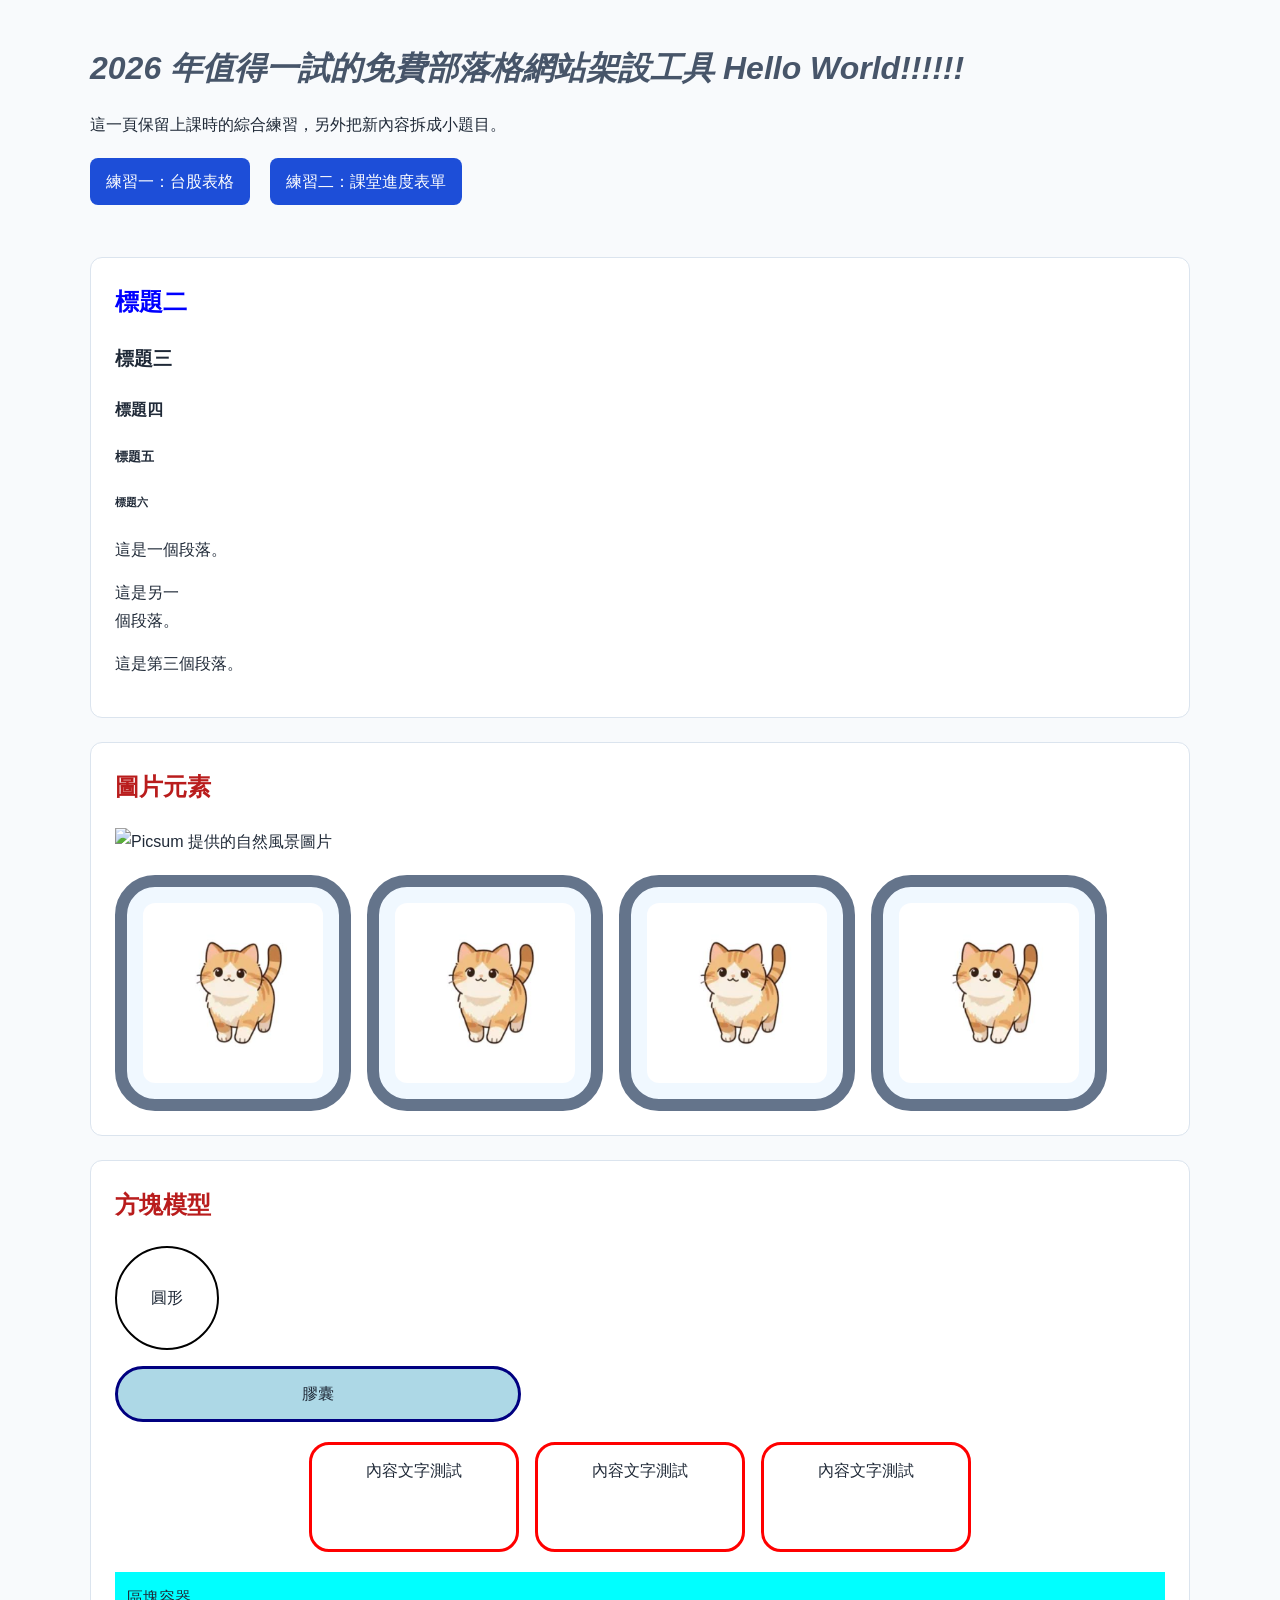
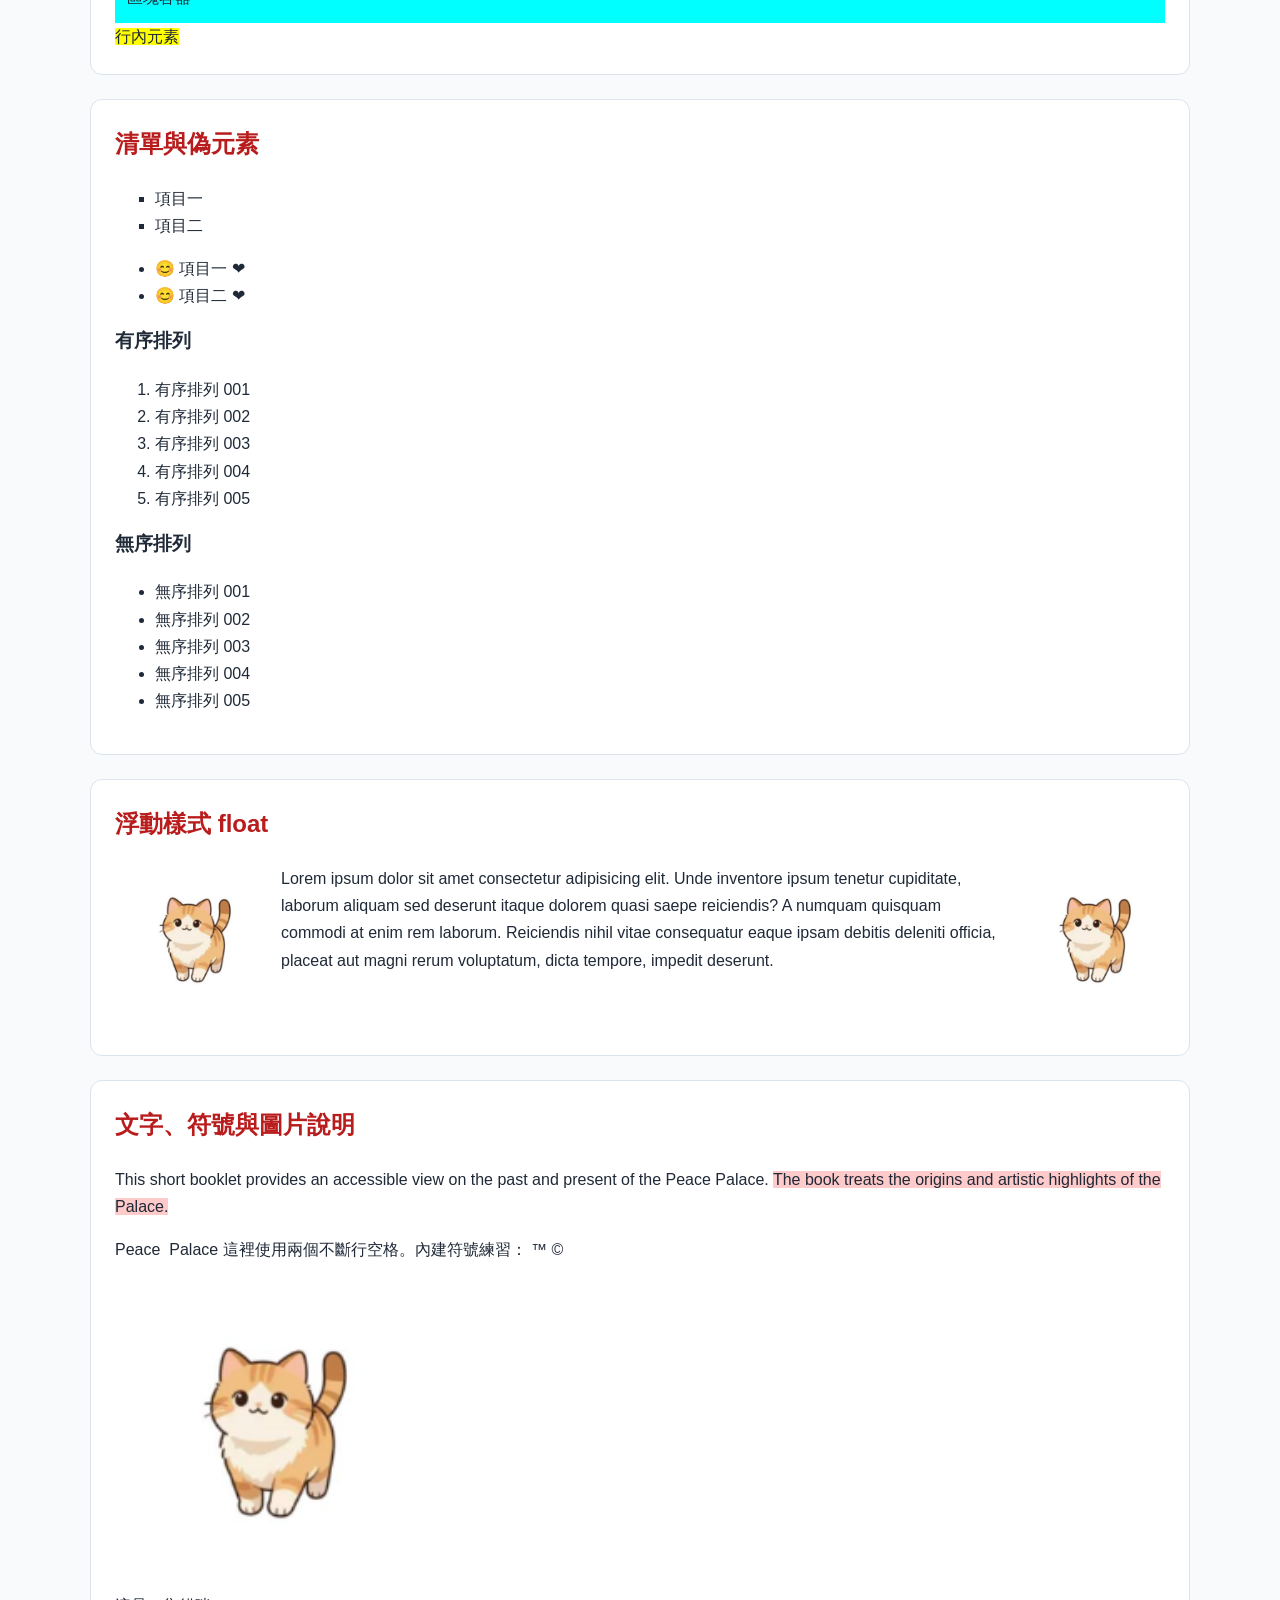
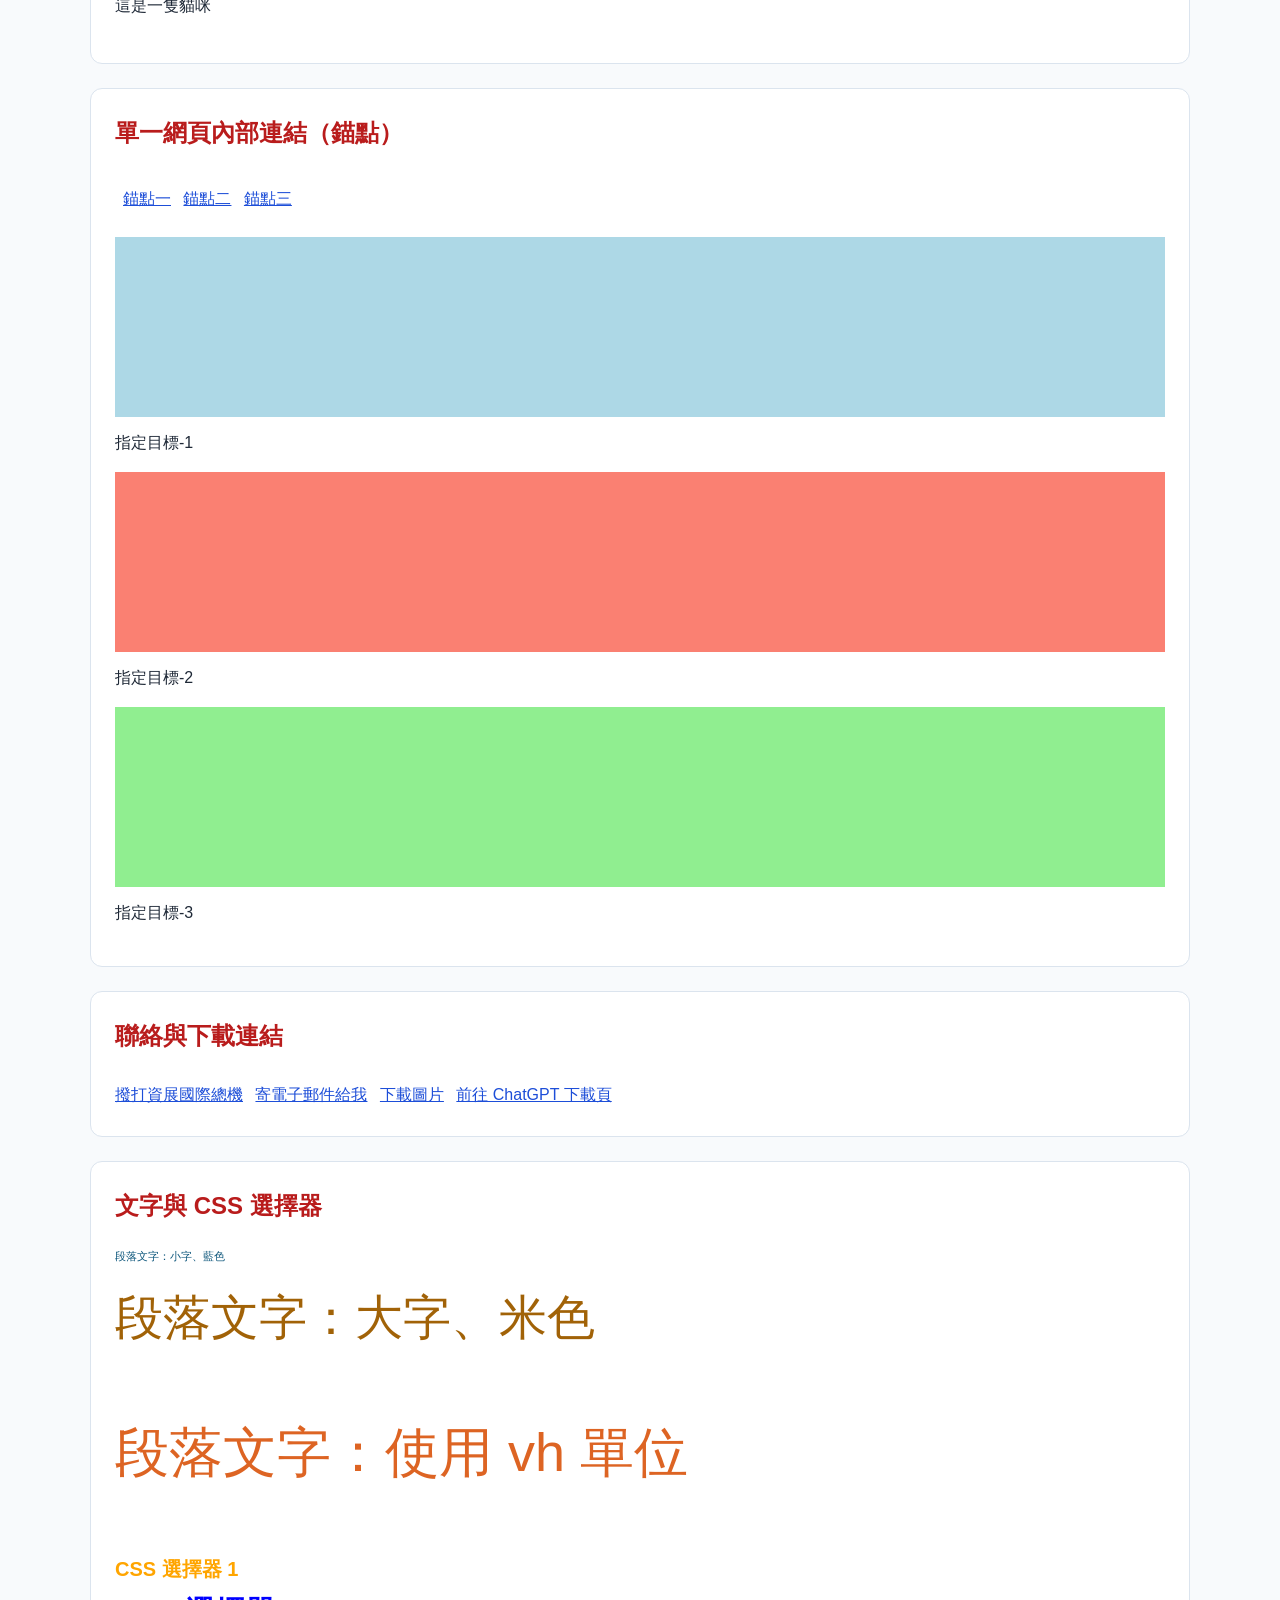
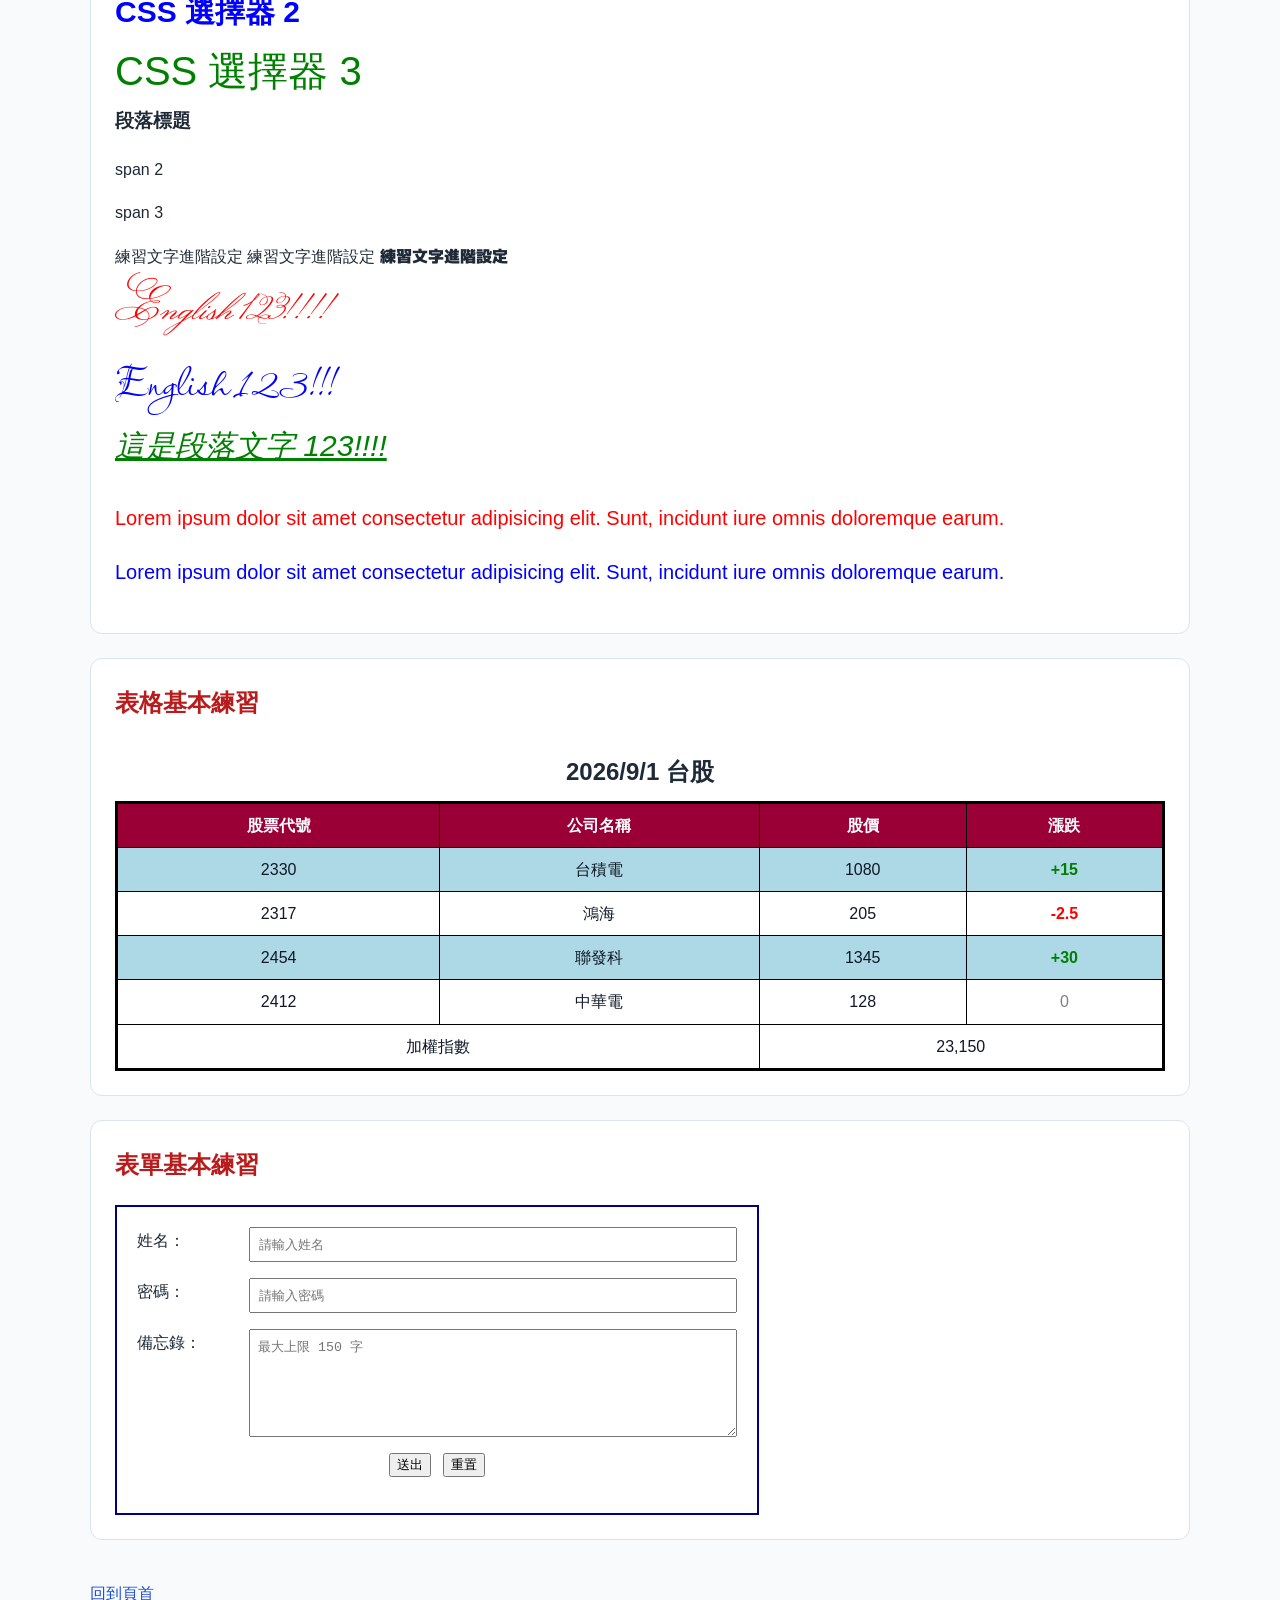
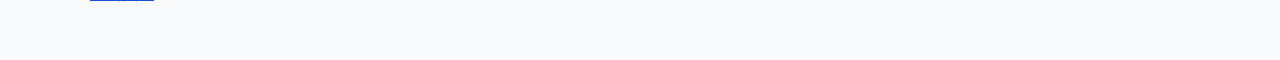
==== commit 1d78ccc3: "feat: organize annotated HTML and Python lessons" ====
--- a/index.html
+++ b/index.html
@@ -1,225 +1,281 @@
 <!DOCTYPE html>
-<html lang="zh-hant-TW">
-<head>
+<!-- lang="zh-Hant-TW" 告訴瀏覽器與輔助工具：本頁主要使用臺灣繁體中文。 -->
+<html lang="zh-Hant-TW">
+  <head>
+    <!-- charset 指定文字編碼為 UTF-8，中文才不容易出現亂碼。 -->
     <meta charset="UTF-8">
-    <!-- <meta http-equiv="refresh" content="3"> -->
+    <!-- viewport 讓網頁在手機上依照裝置寬度顯示。 -->
     <meta name="viewport" content="width=device-width, initial-scale=1.0">
     <meta name="google" content="notranslate">
-    <!-- <meta http-equiv="refresh" content="5; url=https://www.google.com/"> -->
     <title>上課作業</title>
     <link rel="icon" href="favicon.ico?v=2" type="image/x-icon">
-    <link href="https://fonts.googleapis.com/css2?family=Monsieur+La+Doulaise&display=swap" rel="stylesheet">
+    <link
+      href="https://fonts.googleapis.com/css2?family=Lavishly+Yours&amp;family=Monsieur+La+Doulaise&amp;display=swap"
+      rel="stylesheet"
+    >
+    <!-- 外部樣式表：href 是 CSS 檔案相對於這個 HTML 的路徑。 -->
     <link rel="stylesheet" href="css_external_style_sheet.css">
-</head>
-<body>
-<!-- 這是註解 -->
-    <h1 class="hero-main-title m-0 p-0 text-[32px] font-semibold tracking-normal text-(--Labels-Primary)" style="line-height:48px" id = "theH1"><span>2026 年值得一試的免費部落格網站架設工具Hello World!!!!!!</span>
-    </h1>
-    <h2 class="font1" id="font1" style="color: azure;">標題二</h2>
-    <h3>標題三</h3>
-    <h4>標題四</h4>
-    <h5>標題五</h5>
-    <h6>標題六</h6>
-    <p>這是一個段落。</p>
-    <p>這是另一<br>個段落。</p>
-    <p>這是第三個段落。</p>
-    <img class="https://picsum.photos/id/10/600/400" alt="這是一張固定圖片picsum" title="這是一張固定圖片picsum" width="600" height="400">
-    <img class="cat" src="./images/apple-touch-icon.png" alt="Apple Touch Icon"
-    title="這是一隻貓咪"
-    width="500" height="500">
-    <img class="cat" 
-    src="./images/apple-touch-icon.png" alt="Apple Touch Icon"
-    title="這是一隻貓咪">
-    <img class="cat" src="./images/apple-touch-icon.png" alt="Apple Touch Icon"
-    title="這是一隻貓咪">
-    <img class="cat" src="./images/apple-touch-icon.png" alt="Apple Touch Icon"
-    title="這是一隻貓咪">
-</hr>
-    <div class="circle"></div>
-    <a class="scroll-to-top" href="#theH1">scroll-to-top</a>
-    <div class="capsule"></div>
-    <ul class="my-list">
-    </hr>
-    <div class="box1"></div>
-        <li>項目一</li>
-        <li>項目二</li>
-    </ul>
-    <ul class="ul2">
-        <li>項目一</li>
-        <li>項目二</li>
-    </ul>
-    <hr>
-    <div>&trade;&copy;</div>
-    <div class="outside-box">
-        <div class="box1">內容文字測試</div>
-        <div class="box1">內容文字測試</div>
-        <div class="box1">內容文字測試</div>
-    </div>
-    <div style="background-color: aqua;">區塊容器</div>
-    <span style="background-color: yellow;">行內元素</span>
-    <h2>浮動樣式float
-        <img class="img2" src="./images/apple-touch-icon.png" alt="Apple Touch Icon"
-    title="這是一隻貓咪">
-        <img class="img3" src="./images/apple-touch-icon.png" alt="Apple Touch Icon"
-    title="這是一隻貓咪">
-        <p>ipsum dolor sit amet consectetur adipisicing elit. Unde inventore ipsum tenetur cupiditate, laborum aliquam sed deserunt itaque dolorem quasi saepe reiciendis? A numquam quisquam commodi at enim rem laborum.
-        Reiciendis nihil vitae consequatur eaque ipsam debitis deleniti officia, placeat aut magni rerum voluptatum, dicta tempore, impedit deserunt. Suscipit mollitia numquam impedit, quos in dolorem necessitatibus harum eveniet libero quo!
-        Numquam deserunt corrupti corporis esse ducimus. Cupiditate dolore sit debitis natus illum nostrum? Iure, reiciendis quis, ut ab tenetur explicabo facere dolores commodi quibusdam quisquam dignissimos voluptatem dicta similique impedit!
-        Rem eaque consequatur modi sit, fugiat et doloremque porro assumenda blanditiis ea odio nisi nihil quibusdam laudantium veritatis obcaecati distinctio optio ut explicabo laborum nesciunt. Mollitia necessitatibus ipsam labore est?
-        Laboriosam enim atque debitis dicta recusandae inventore ab consectetur distinctio vel! Nam quidem labore, nihil deleniti magni aliquam laboriosam animi. Cumque sed iure quam vel necessitatibus nemo corrupti saepe modi.
-        Dignissimos tenetur suscipit, mollitia beatae placeat aut inventore, velit maiores consequuntur culpa quod neque vel porro est. Molestias dolore veritatis esse quibusdam doloremque quod doloribus, expedita nam voluptate commodi rem!
-        A, excepturi! Quod dolores quo minus hic, eos voluptates voluptatibus libero eum magni, exercitationem sit porro? Vero fugit commodi tempora maiores accusantium, in velit adipisci iusto sit odio sapiente repellat!
-        Culpa, perferendis? Tempora optio iste quam numquam, magnam at ab praesentium debitis labore qui nisi, nam aliquid. Laborum accusamus molestiae, soluta a commodi, ratione quae asperiores ipsum unde sapiente possimus?
-        Soluta, amet. Harum voluptatem cumque placeat consectetur laboriosam, quod, non temporibus odio quasi praesentium expedita quia delectus debitis. Corporis commodi iure natus, deleniti ullam quasi magnam itaque minima soluta iusto?
-        Quidem voluptas deserunt explicabo error. Suscipit, blanditiis quibusdam! Laudantium maxime sit voluptas. Iure architecto at nesciunt aspernatur, aperiam pariatur reiciendis. Porro, accusantium commodi non error repellendus amet exercitationem nostrum velit.
-        </p>
-    </h2>
-    <div>This short booklet provides an accessible view on the past and present of the Peace Palace. <span style="background-color: red;"The book treats the origins and artistic highlights of the Palace</span>, tells about the institutions the Peace Palace houses, and gives an impression of how countries try to solve their disputes here by means of jurisdiction, mediation and arbitration.
-
-The booklet contains several images of the main halls and rooms, as well as an overview of all the precious gifts donated by different countries all over the world during the past century.</div>
-<hr>
-<div>This short booklet provides an accessible view on the past and present of theala Peace&nbsp;&nbsp;Pce. The book treats the origins and artistic highlights of the Palace, tells about the institutions the Peace Palace houses, and gives an impression of how countries try to solve their disputes here by means of jurisdiction, mediation and arbitration.
-
-The booklet contains several images of the main halls and rooms, as well as an overview of all the precious gifts donated by different countries all over the world during the past century.</div>
-<p>
-    <figure>
-        <img src="./images/apple-touch-icon.png" alt="Apple Touch Icon" width="800" height="800">
-        <figcaption>這是一隻貓咪</figcaption>
-    </figure>
-</p>
-<p height="500"></p>
-<p height="500"></p>
-<p height="500"></p>
-<h1>
-    <ul>
+  </head>
+  <body>
+    <!-- header 放頁首內容；main 放本頁主要內容；footer 放頁尾內容。 -->
+    <header class="page-header">
+      <h1 id="theH1">2026 年值得一試的免費部落格網站架設工具 Hello World!!!!!!</h1>
+      <p>這一頁保留上課時的綜合練習，另外把新內容拆成小題目。</p>
+      <!-- nav 表示導覽區；aria-label 幫助螢幕閱讀器理解這組連結。 -->
+      <nav class="lesson-links" aria-label="本週練習">
+        <!-- 站內跨頁連結：從 index.html 跳到 lessons/01-table-practice.html。 -->
+        <a href="./lessons/01-table-practice.html">練習一：台股表格</a>
+        <!-- 站內跨頁連結：從 index.html 跳到 lessons/02-form-practice.html。 -->
+        <a href="./lessons/02-form-practice.html">練習二：課堂進度表單</a>
+      </nav>
+    </header>
+
+    <main>
+      <section>
+        <!-- h1～h6 是六個層級的標題；br 只負責在文字中換行。 -->
+        <h2 class="font1" id="font1">標題二</h2>
+        <h3>標題三</h3>
+        <h4>標題四</h4>
+        <h5>標題五</h5>
+        <h6>標題六</h6>
+        <p>這是一個段落。</p>
+        <p>這是另一<br>個段落。</p>
+        <p>這是第三個段落。</p>
+      </section>
+
+      <section>
+        <h2>圖片元素</h2>
+        <!-- src 是圖片來源；alt 是圖片無法顯示或使用螢幕閱讀器時的說明。 -->
+        <img
+          class="fixed-image"
+          src="https://picsum.photos/id/10/600/400"
+          alt="Picsum 提供的自然風景圖片"
+          title="這是一張固定圖片 picsum"
+          width="600"
+          height="400"
+        >
+        <div class="image-gallery">
+          <!-- 同一個 class 可以套用在多個元素上，讓四張圖片共用 .cat 樣式。 -->
+          <img class="cat" src="./images/apple-touch-icon.png" alt="Apple Touch Icon">
+          <img class="cat" src="./images/apple-touch-icon.png" alt="Apple Touch Icon">
+          <img class="cat" src="./images/apple-touch-icon.png" alt="Apple Touch Icon">
+          <img class="cat" src="./images/apple-touch-icon.png" alt="Apple Touch Icon">
+        </div>
+      </section>
+
+      <section>
+        <h2>方塊模型</h2>
+        <!-- class 可以重複使用，CSS 用 .circle 選取這個元素。 -->
+        <div class="circle">圓形</div>
+        <div class="capsule">膠囊</div>
+        <div class="outside-box">
+          <!-- 這三個 box1 是外層 Flex 容器中的三個子項目。 -->
+          <div class="box1">內容文字測試</div>
+          <div class="box1">內容文字測試</div>
+          <div class="box1">內容文字測試</div>
+        </div>
+        <!-- div 是區塊元素，通常獨占一列；span 是行內元素，會留在文字行內。 -->
+        <div class="block-example">區塊容器</div>
+        <span class="inline-example">行內元素</span>
+      </section>
+
+      <section>
+        <h2>清單與偽元素</h2>
+        <!-- ul 是無序清單、ol 是有序清單；兩者裡面都放 li。 -->
+        <ul class="my-list">
+          <li>項目一</li>
+          <li>項目二</li>
+        </ul>
+        <ul class="ul2">
+          <li>項目一</li>
+          <li>項目二</li>
+        </ul>
+        <h3>有序排列</h3>
         <ol>
-            <li>有序排列001</li>
-            <li>有序排列002</li>
-            <li>有序排列003</li>
-            <li>有序排列004</li>
-            <li>有序排列005</li>
+          <li>有序排列 001</li>
+          <li>有序排列 002</li>
+          <li>有序排列 003</li>
+          <li>有序排列 004</li>
+          <li>有序排列 005</li>
         </ol>
-    </ul>
-</h1>
-    <ol>
-        <ls>無序排列001</ls>
-        <ls>無序排列002</ls>
-        <ls>無序排列003</ls>
-        <ls>無序排列004</ls>
-        <ls>無序排列005</ls>
-    </ol>
-<hr />
-    <h2>單一網頁內部連結(錨點)</h2>
-    <a href="#eddie">錨點一</a>
-    <a href="#target2">錨點二</a>
-    <a href="#target3">錨點三</a>
-    <div style="background-color: lightblue; height: 100vh"></div>
-    <p id="eddie">指定目標-1</p>
-    <div style="background-color: salmon; height: 100vh"></div>
-    <p id="target2">指定目標-2</p>
-    <div style="background-color: lightgreen; height: 100vh"></div>
-    <p id="target3">指定目標-3</p>
-    <div style="background-color: lightpink; height: 100vh"></div>
-
-    <hr />
-    <h2>電話</h2>
-    <a href="tel:0266316588">資展國際2樓總機</a>
-</h1>
-<h2>電子郵件</h2>
-<a href="mailto:yuipan0611@gmail.com?subjuct=聯絡我&body=我想要買這個酷東西"></a>
-<hr>
-<a href="./images/apple-touch-icon.png" download="apple-touch-icon.png">下載圖片</a>
-<a href="https://get.microsoft.com/installer/download/9NT1R1C2HH7J?cid=website_cta_psi" download>下載 ChatGPT</a>
-<hr>
-<p>
-    <h2 style="color: #0e577cda; font-size: large;font-size: 70%;">段落標題</h2>
-    <h2 style="color: beige; font-size: medium;font-size: 200px;">段落文字</h2>
-    <h2 style="color: rgb(221, 100, 35); font-size: medium; font-weight: 2rem;">段落文字</h2>
-    <p style="color: #0e577cda; font-size: 16px;">段落文字</p>
-    <p style="color: beige; font-size: 70%;">段落文字</p>
-    <p style="font-size: 10vh;">段落文字</p>
-</p>
-<hr>
-<h2>段落標題</h2>
-<div style="color: #0e577cda; font-size: large;font-weight:normal;">段落文字</div>
-<div style="color: rgb(14, 210, 40); font-size: medium; font-weight:bold;">段落文字</div>
-<div style="color: rgb(221, 100, 35); font-size: medium; font-weight: 700px;">段落文字</div>
-<div class="orange">css選擇器1</div>
-<div class="blue">css選擇器2</div>
-<div class="green">css選擇器3</div>
-<h2>
-    <span>段落標題</span>
-</h2>
-<h2>
-    <span class="span2">span1</span> </h2>
-<h2>
-    <span class="span3">span3</h2>
-    <span class="font-family1">練習文字進階設定</span>
-    <span class="font-family2">練習文字進階設定</span>
-    <span class="font-family3">練習文字進階設定</span>
-    <div class="monsieur-la-doulaise-regular">練習文字進階設定english123!!!!</div>
-    <div class="lavishly-yours-regular">練習文字進階設定english123!!!</div>
-    <p class="italic">這是段落文字123!!!!</p>
-</h2>
-<p class="text-align1">Lorem, ipsum dolor sit amet consectetur adipisicing elit. Sunt, incidunt iure omnis doloremque earum, hic reiciendis maxime, recusandae quibusdam eaque ut eum quas amet. Odit eos ad quisquam veritatis eaque!</p>
-<p class="text-align2">Lorem ipsum dolor sit amet consectetur adipisicing elit. Sunt, incidunt iure omnis doloremque earum, hic reiciendis maxime, recusandae quibusdam eaque ut eum quas amet. Odit eos ad quisquam veritatis eaque!</p>
-<table class="table1">
-    <caption class="caption">2026/9/1台股
-
-    </caption>
-    <thead>
-        <tr>
-            <th>股票代號</th>
-            <th>公司名稱</th>
-            <th>股價</th>
-            <th>漲跌</th>
-        </tr>
-    </thead>
-    <tbody>
-        <tr>
-            <td>2330</td>
-            <td>台積電</td>
-            <td>1080</td>
-            <td class="up">+15</td>
-        </tr>
-        <tr>
-            <td>2317</td>
-            <td>鴻海</td>
-            <td>205</td>
-            <td class="down">-2.5</td>
-        </tr>
-        <tr>
-            <td>2454</td>
-            <td>聯發科</td>
-            <td>1345</td>
-            <td class="up">+30</td>
-        </tr>
-        <tr>
-            <td>2412</td>
-            <td>中華電</td>
-            <td>128</td>
-            <td class="flat">0</td>
-        </tr>
-    </tbody>
-    <tfoot>
-        <tr>
-            <td colspan="2">加權指數</td>
-            <td>23,150</td>
-        </tr>
-    </tfoot>
-</table>
-<h1>表單元素
-    <form action="#" method="get" enctype="application/x-www-form-urlencoded">
-        <label for="name">姓名：</label>
-        <input type="text" id="name" name="name" required placeholder="請輸入姓名" maxlength="20" minlength="2">
-        <label for="password">密碼：</label>
-        <input type="password" id="password" name="password" required placeholder="請輸入密碼" maxlength="20" minlength="6">
-        <label for="mymemo">備忘錄</label>
-        <textarea name="" id="mymemo" cols="30" rows="10" placeholder="最大上限150字"></textarea>
-        <input type="submit" value="送出">
-        <input type="reset" value="重置">
-    </form>
-    
-</h1>
-</body>
+        <h3>無序排列</h3>
+        <ul>
+          <li>無序排列 001</li>
+          <li>無序排列 002</li>
+          <li>無序排列 003</li>
+          <li>無序排列 004</li>
+          <li>無序排列 005</li>
+        </ul>
+      </section>
+
+      <section class="float-practice">
+        <h2>浮動樣式 float</h2>
+        <!-- img2 向左浮動、img3 向右浮動，後面的文字會繞著圖片排列。 -->
+        <img
+          class="img2"
+          src="./images/apple-touch-icon.png"
+          alt="向左浮動的 Apple Touch Icon"
+        >
+        <img
+          class="img3"
+          src="./images/apple-touch-icon.png"
+          alt="向右浮動的 Apple Touch Icon"
+        >
+        <p>
+          Lorem ipsum dolor sit amet consectetur adipisicing elit. Unde inventore ipsum
+          tenetur cupiditate, laborum aliquam sed deserunt itaque dolorem quasi saepe
+          reiciendis? A numquam quisquam commodi at enim rem laborum. Reiciendis nihil vitae
+          consequatur eaque ipsam debitis deleniti officia, placeat aut magni rerum
+          voluptatum, dicta tempore, impedit deserunt.
+        </p>
+      </section>
+
+      <section>
+        <h2>文字、符號與圖片說明</h2>
+        <p>
+          This short booklet provides an accessible view on the past and present of the
+          Peace Palace.
+          <span class="highlight">The book treats the origins and artistic highlights of the Palace.</span>
+        </p>
+        <p>
+          <!-- &nbsp;、&trade;、&copy; 是 HTML 字元實體，用來顯示特殊字元。 -->
+          Peace&nbsp;&nbsp;Palace 這裡使用兩個不斷行空格。內建符號練習：
+          &trade; &copy;
+        </p>
+        <figure>
+          <!-- figure 把圖片和 figcaption 圖片說明組成一個完整內容。 -->
+          <img
+            src="./images/apple-touch-icon.png"
+            alt="Apple Touch Icon"
+            width="300"
+            height="300"
+          >
+          <figcaption>這是一隻貓咪</figcaption>
+        </figure>
+      </section>
+
+      <section>
+        <h2>單一網頁內部連結（錨點）</h2>
+        <!--
+          頁內錨點對照：href="#target1" → id="target1"；
+          #target2 → id="target2"；#target3 → id="target3"。
+        -->
+        <nav class="anchor-links" aria-label="頁面錨點">
+          <a href="#target1">錨點一</a>
+          <a href="#target2">錨點二</a>
+          <a href="#target3">錨點三</a>
+        </nav>
+        <div class="anchor-space blue-space"></div>
+        <p id="target1">指定目標-1</p>
+        <div class="anchor-space salmon-space"></div>
+        <p id="target2">指定目標-2</p>
+        <div class="anchor-space green-space"></div>
+        <p id="target3">指定目標-3</p>
+      </section>
+
+      <section>
+        <h2>聯絡與下載連結</h2>
+        <!-- 功能連結：tel: 不是跳網頁，而是交給裝置開啟撥號功能。 -->
+        <a href="tel:0266316588">撥打資展國際總機</a>
+        <!-- 功能連結：mailto: 交給裝置的預設郵件程式建立新郵件。 -->
+        <a href="mailto:yuipan0611@gmail.com?subject=聯絡我&amp;body=我想要買這個酷東西">
+          寄電子郵件給我
+        </a>
+        <!-- download 屬性提示瀏覽器下載檔案，而不是直接開啟。 -->
+        <a href="./images/apple-touch-icon.png" download="apple-touch-icon.png">下載圖片</a>
+        <!-- 外部網站連結：https:// 會離開本站，前往 Microsoft 的 ChatGPT 下載頁。 -->
+        <a href="https://get.microsoft.com/installer/download/9NT1R1C2HH7J?cid=website_cta_psi">
+          前往 ChatGPT 下載頁
+        </a>
+      </section>
+
+      <section>
+        <h2>文字與 CSS 選擇器</h2>
+        <!-- class 屬性可同時放多個類別，以下段落會同時套用尺寸和顏色樣式。 -->
+        <p class="text-small blue-text">段落文字：小字、藍色</p>
+        <p class="text-large beige-text">段落文字：大字、米色</p>
+        <p class="text-view-height orange-text">段落文字：使用 vh 單位</p>
+        <div class="orange">CSS 選擇器 1</div>
+        <div class="blue">CSS 選擇器 2</div>
+        <div class="green">CSS 選擇器 3</div>
+        <h3><span>段落標題</span></h3>
+        <p><span class="span2">span 2</span></p>
+        <p><span class="span3">span 3</span></p>
+        <span class="font-family1">練習文字進階設定</span>
+        <span class="font-family2">練習文字進階設定</span>
+        <span class="font-family3">練習文字進階設定</span>
+        <div class="monsieur-la-doulaise-regular">English 123!!!!</div>
+        <div class="lavishly-yours-regular">English 123!!!</div>
+        <p class="italic">這是段落文字 123!!!!</p>
+        <p class="text-align1">
+          Lorem ipsum dolor sit amet consectetur adipisicing elit. Sunt, incidunt iure omnis
+          doloremque earum.
+        </p>
+        <p class="text-align2">
+          Lorem ipsum dolor sit amet consectetur adipisicing elit. Sunt, incidunt iure omnis
+          doloremque earum.
+        </p>
+      </section>
+
+      <section>
+        <h2>表格基本練習</h2>
+        <!-- table 是整張表格；thead、tbody、tfoot 分別是表頭、內容和表尾。 -->
+        <table class="table1">
+          <caption>2026/9/1 台股</caption>
+          <thead>
+            <tr>
+              <!-- tr 代表一列；th 是標題儲存格；scope="col" 表示它是欄標題。 -->
+              <th scope="col">股票代號</th>
+              <th scope="col">公司名稱</th>
+              <th scope="col">股價</th>
+              <th scope="col">漲跌</th>
+            </tr>
+          </thead>
+          <!-- tbody 裡的 td 是一般資料儲存格。 -->
+          <tbody>
+            <tr><td>2330</td><td>台積電</td><td>1080</td><td class="up">+15</td></tr>
+            <tr><td>2317</td><td>鴻海</td><td>205</td><td class="down">-2.5</td></tr>
+            <tr><td>2454</td><td>聯發科</td><td>1345</td><td class="up">+30</td></tr>
+            <tr><td>2412</td><td>中華電</td><td>128</td><td class="flat">0</td></tr>
+          </tbody>
+          <tfoot>
+            <!-- colspan="2" 表示這一格向右合併兩個欄位。 -->
+            <tr><td colspan="2">加權指數</td><td colspan="2">23,150</td></tr>
+          </tfoot>
+        </table>
+      </section>
+
+      <section>
+        <h2>表單基本練習</h2>
+        <!-- action 是送出位置；method="get" 會把欄位資料放進網址參數。 -->
+        <form class="basic-form" action="#" method="get">
+          <div>
+            <!-- label 的 for 必須和 input 的 id 相同，點標籤才會聚焦輸入欄。 -->
+            <label for="name">姓名：</label>
+            <!-- required 表示必填；placeholder 是提示字；minlength/maxlength 限制長度。 -->
+            <input type="text" id="name" name="name" autocomplete="name" required placeholder="請輸入姓名" maxlength="20" minlength="2">
+          </div>
+          <div>
+            <label for="password">密碼：</label>
+            <input type="password" id="password" name="password" autocomplete="current-password" required placeholder="請輸入密碼" maxlength="20" minlength="6">
+          </div>
+          <div>
+            <label for="mymemo">備忘錄：</label>
+            <!-- textarea 用於多行文字；name 是表單送出時使用的欄位名稱。 -->
+            <textarea name="memo" id="mymemo" cols="30" rows="6" maxlength="150" placeholder="最大上限 150 字"></textarea>
+          </div>
+          <div class="form-actions">
+            <!-- type="submit" 送出表單；type="reset" 將欄位恢復為初始值。 -->
+            <button type="submit">送出</button>
+            <button type="reset">重置</button>
+          </div>
+        </form>
+      </section>
+    </main>
+
+    <footer>
+      <!-- 頁內錨點：href="#theH1" 會跳回上方 id="theH1" 的主標題。 -->
+      <a class="scroll-to-top" href="#theH1">回到頁首</a>
+    </footer>
+  </body>
 </html>
--- a/css_external_style_sheet.css
+++ b/css_external_style_sheet.css
@@ -1,235 +1,450 @@
 html {
-    scroll-behavior: smooth;
-}
-* {margin: 0; padding: 0;}
-.hero{
-    max-width: 800px;
-    margin: 80px auto;
-    padding: 0 24px;
-}
-.hero-bread-crumbs{
-    margin-bottom: 28px;
-    font-size: 14px;
-    color: #64748b;
-}
-.hero h1{
-    margin:0 0 24px;
-    font-size: clamp(36px, 5vw, 56px);
-    color:#111827;
-    line-height: 1.2;
-    letter-spacing: -1px;
-}
-.hero-description{
-    margin-bottom: 28px;
-    font-size: 18px;
-    line-height: 1.7;
-    color: #64748b;
-}
-.hero-bottom{
-    display:inline-block;
-    padding: 12px 18px;
-    margin-bottom: 28px;
-    border-radius: 10px;
-    background-color: #171717;
-    color: white;
-    text-decoration: none;
-    font-weight: bold;
-}
-.hero-meta {
-    margin-bottom: 32px;
-    color: #64748b;
-    font-size: 14px;
-}
-.hero-meta {
-    margin-bottom: 32px;
-    color: #64748b;
-    font-size: 14px;
-}
+  /* 點擊頁內錨點時，用平滑滾動移動到目標。 */
+  scroll-behavior: smooth;
+}
+
+body {
+  /* margin: 0 移除瀏覽器預設外距，讓版面從視窗邊緣開始計算。 */
+  margin: 0;
+  background-color: #f8fafc;
+  color: #1f2937;
+  font-family: Arial, "Microsoft JhengHei", sans-serif;
+  line-height: 1.7;
+}
+
+.page-header,
+main,
+footer {
+  /* 逗號可把多個選擇器分組，讓它們共用同一組宣告。 */
+  /* min() 會選較小的值：畫面寬時最多 1100px，窄時保留左右 24px。 */
+  width: min(1100px, calc(100% - 48px));
+  margin: 0 auto;
+}
+
+.page-header {
+  padding: 48px 0 24px;
+}
+
+section {
+  margin: 24px 0;
+  padding: 24px;
+  border: 1px solid #dbe4ee;
+  border-radius: 12px;
+  background-color: white;
+}
+
+h1,
+h2,
+h3,
+p {
+  margin-top: 0;
+}
+
+h2 {
+  color: #b91c1c;
+}
+
+a {
+  /*
+    這組樣式套用到頁面裡所有 <a>；CSS 只控制外觀，
+    真正的跳轉目的地由 HTML 的 href 決定。
+  */
+  /* transition 讓 hover 時的 transform 變化在 0.3 秒內平滑完成。 */
+  display: inline-block;
+  margin: 4px 8px 4px 0;
+  color: #1d4ed8;
+  transition: transform 0.3s ease;
+}
+
+a:link {
+  /* :link、:visited、:hover、:active 是連結在不同狀態下的偽類別。 */
+  text-decoration: underline;
+}
+
+a:visited {
+  color: #6d28d9;
+}
+
+a:hover {
+  transform: scale(1.05);
+}
+
+a:active {
+  color: #ca8a04;
+}
+
+.lesson-links {
+  /* HTML 嵌套位置：header > nav.lesson-links > a（兩個站內練習頁連結）。 */
+  /* Flex 讓兩個練習連結橫向排列，空間不足時可以換行。 */
+  display: flex;
+  flex-wrap: wrap;
+  gap: 12px;
+}
+
+.lesson-links a {
+  /* 中間的空格表示：只選取 nav.lesson-links 裡面的跨頁 a 連結。 */
+  padding: 10px 16px;
+  border-radius: 8px;
+  background-color: #1d4ed8;
+  color: white;
+  text-decoration: none;
+}
+
+#theH1 {
+  /* # 選取唯一的 id；. 選取可重複使用的 class。 */
+  color: #475569;
+  font-style: italic;
+  line-height: 1.3;
+}
+
+.font1 {
+  color: blue;
+}
+
+.fixed-image {
+  max-width: 100%;
+  height: auto;
+}
+
+.image-gallery {
+  /* flex-wrap: wrap 讓圖片在小螢幕自動換到下一列。 */
+  display: flex;
+  flex-wrap: wrap;
+  gap: 16px;
+  margin-top: 20px;
+}
+
+img.cat {
+  /* img.cat 只選取同時是 img 元素、而且 class 含有 cat 的項目。 */
+  /* 盒模型由內容、padding、border、margin 從內到外組成。 */
+  width: 180px;
+  height: 180px;
+  padding: 16px;
+  border: 12px solid #64748b;
+  border-radius: 40px;
+  background-color: aliceblue;
+}
+
+.circle {
+  /* 正方形搭配 border-radius: 50% 就會形成圓形。 */
+  width: 100px;
+  height: 100px;
+  border: 2px solid black;
+  border-radius: 50%;
+  text-align: center;
+  line-height: 100px;
+}
+
+.capsule {
+  width: min(400px, 100%);
+  height: 50px;
+  margin-top: 16px;
+  border: 3px solid navy;
+  border-radius: 52px;
+  background-color: lightblue;
+  text-align: center;
+  line-height: 50px;
+}
+
+.box1 {
+  width: 180px;
+  min-height: 80px;
+  padding: 12px;
+  border: 3px solid red;
+  border-radius: 20px;
+  text-align: center;
+}
+
+.outside-box {
+  /* justify-content: center 讓三個方塊在主軸方向置中。 */
+  display: flex;
+  flex-wrap: wrap;
+  justify-content: center;
+  gap: 16px;
+  margin: 20px 0;
+}
+
+.block-example {
+  padding: 12px;
+  background-color: aqua;
+}
+
+.inline-example {
+  background-color: yellow;
+}
+
+.my-list {
+  list-style-type: square;
+}
+
+.ul2 > li::before {
+  /* > 是直屬子元素選擇器，只選到 .ul2 下一層的 li。 */
+  /* ::before 會在 li 原本內容前面加入裝飾，不需要修改 HTML 文字。 */
+  content: "😊 ";
+}
+
+.ul2 > li::after {
+  /* ::after 會在 li 原本內容後面加入裝飾。 */
+  content: " ❤";
+}
+
+.img2,
+.img3 {
+  /* 逗號分組讓 img2 與 img3 共用相同寬度。 */
+  width: 150px;
+}
+
+.img2 {
+  /* float: left 讓圖片靠左，後面的文字可以繞排。 */
+  float: left;
+  margin: 0 16px 16px 0;
+}
+
+.img3 {
+  float: right;
+  margin: 0 0 16px 16px;
+}
+
+.float-practice::after {
+  /* clear: both 清除左右浮動，避免下一個區段被浮動圖片影響。 */
+  display: block;
+  clear: both;
+  content: "";
+}
+
+.highlight {
+  background-color: #fecaca;
+}
+
+figure {
+  margin: 20px 0;
+}
+
+.anchor-links {
+  /* HTML 嵌套位置：section > nav.anchor-links > a（跳到同頁的 target1～3）。 */
+  /* sticky 讓錨點導覽捲動到頂端後暫時固定。 */
+  position: sticky;
+  top: 0;
+  padding: 8px;
+  background-color: white;
+}
+
+.anchor-space {
+  height: 180px;
+  margin: 12px 0;
+}
+
+.blue-space {
+  background-color: lightblue;
+}
+
+.salmon-space {
+  background-color: salmon;
+}
+
+.green-space {
+  background-color: lightgreen;
+}
+
 .orange {
-    color: orange;
-    font-size: 20px;
-    font-weight: bold;
-}
+  color: orange;
+  font-size: 20px;
+  font-weight: bold;
+}
+
 .blue {
-    color: blue;
-    font-size: 30px;
-    font-weight: bold;
-}
+  color: blue;
+  font-size: 30px;
+  font-weight: bold;
+}
+
 .green {
-    color: green;
-    font-size: 40px;
-    font-weight: 100px;
+  color: green;
+  font-size: 40px;
+  font-weight: 100;
+}
+
+.text-small {
+  font-size: 70%;
+}
+
+.text-large {
+  font-size: 48px;
+}
+
+.text-view-height {
+  font-size: 6vh;
+}
+
+.blue-text {
+  color: #0e577c;
+}
+
+.beige-text {
+  color: #a16207;
+}
+
+.orange-text {
+  /* 顏色可使用色名、十六進位色碼或 rgb() 等不同寫法。 */
+  color: rgb(221 100 35);
 }
 
 @font-face {
-    font-family: 'M PLUS Special';
-    src: url('./fonts/MPLUSU-Black.ttf') format('truetype');
-    font-weight: 900;
-    font-style: normal;
-}
+  /* @font-face 載入專案 fonts 資料夾裡的本機字型。 */
+  font-family: "M PLUS Special";
+  src: url("./fonts/MPLUSU-Black.ttf") format("truetype");
+  font-style: normal;
+  font-weight: 900;
+}
+
 .font-family1 {
-    font-family: 'M PLUS 1p', sans-serif;
-}
+  font-family: "M PLUS 1p", sans-serif;
+}
+
 .font-family2 {
-    font-family: "新細明體", "標楷體", "微軟正黑體", "細明體", "Arial", "sans-serif";
-}
+  /* 字型從左到右依序嘗試；找不到前一個才使用下一個備援字型。 */
+  font-family: "PMingLiU", "DFKai-SB", "Microsoft JhengHei", Arial, sans-serif;
+}
+
 .font-family3 {
-    font-family: 'M PLUS Special', sans-serif;
-    font-weight: 900;
-}
+  font-family: "M PLUS Special", sans-serif;
+  font-weight: 900;
+}
+
 .monsieur-la-doulaise-regular {
-    font-family: "Monsieur La Doulaise";
-    font-weight: 800;
-    font-style: normal;
-    color: red;
-}
+  color: red;
+  font-family: "Monsieur La Doulaise", cursive;
+  font-size: 44px;
+}
+
 .lavishly-yours-regular {
-    font-family: "Lavishly Yours", cursive;
-    font-weight: 500;
-    font-style: normal;
-    color: blue;
-}
+  color: blue;
+  font-family: "Lavishly Yours", cursive;
+  font-size: 44px;
+}
+
 .italic {
-    font-style: italic; color: green; text-decoration: underline; font-size: 30px;
-
-}
+  color: green;
+  font-size: 30px;
+  font-style: italic;
+  text-decoration: underline;
+}
+
 .text-align1 {
-    text-align: left;
-    color: red;
-    font-size: 20px;
-}
+  color: red;
+  font-size: 20px;
+  text-align: left;
+}
+
 .text-align2 {
-    text-align: justify;
-    color: blue;
-    font-size: 20px;
-}
-#theH1 {
-    color: #64748b;
-    font-style: italic;
-}
-/* * {
-    font-size: 20px ;
-} */
-/* * { color: aquamarine; } */
-h2 {color:red;}
-.font1 {color: blue;}
-.font {color: green;}
-
-a{
-    display: inline-block;
-    transition: transform 0.3s ease;
-}
-a:link{
-    text-decoration: underline;
-}
-a:visited{
-    color: aliceblue;
-}
-a:hover{
-    transform: scale(1.2);
-}
-a:active{
-    color: yellow;
-}
+  color: blue;
+  font-size: 20px;
+  text-align: justify;
+}
+
+.table1 {
+  width: 100%;
+  border: 3px solid black;
+  /* collapse 把相鄰儲存格的兩條邊框合併成一條。 */
+  border-collapse: collapse;
+}
+
+.table1 caption {
+  padding: 8px;
+  font-size: 24px;
+  font-weight: bold;
+}
+
+.table1 th,
+.table1 td {
+  /* 這兩個後代選擇器讓表格內的 th 和 td 共用儲存格樣式。 */
+  padding: 8px;
+  border: 1px solid black;
+  color: #111827;
+  text-align: center;
+}
+
+.table1 thead {
+  background-color: #9a0036;
+}
+
+.table1 thead th {
+  color: white;
+}
+
+.table1 tbody tr:nth-child(odd) {
+  /* nth-child(odd) 選取奇數列，和 even 搭配做出斑馬紋。 */
+  background-color: lightblue;
+}
+
+.table1 tbody tr:nth-child(even) {
+  background-color: white;
+}
+
+.table1 td.up {
+  /* .table1 td.up 只選取 table1 裡 class="up" 的 td。 */
+  color: green;
+  font-weight: bold;
+}
+
+.table1 td.down {
+  color: red;
+  font-weight: bold;
+}
+
+.table1 td.flat {
+  color: gray;
+}
+
+.basic-form {
+  max-width: 600px;
+  padding: 20px;
+  border: 2px solid navy;
+}
+
+.basic-form > div {
+  /* Grid 把一列表單分成 100px 標籤欄和剩餘寬度的輸入欄。 */
+  display: grid;
+  grid-template-columns: 100px 1fr;
+  gap: 12px;
+  margin-bottom: 16px;
+}
+
+.basic-form input,
+.basic-form textarea {
+  /* 分組選取表單內的 input 與 textarea，避免重複寫相同宣告。 */
+  padding: 8px;
+}
+
+.basic-form textarea {
+  resize: vertical;
+}
+
+.basic-form .form-actions {
+  /* 這一列改用 Flex，讓兩顆按鈕能在水平方向置中。 */
+  display: flex;
+  grid-template-columns: none;
+  justify-content: center;
+}
+
+footer {
+  padding: 12px 0 48px;
+}
+
 .scroll-to-top,
 .scroll-to-top:visited {
-    color: #1d4ed8;
-}
-
-.my-list {
-    list-style-type: square;
-}
-/* 偽元素選擇器 */
-.ul2 > li::before{
-    content: "😊 "
-}
-.ul2 > li::after{
-    content: " ❤"
-}
-
-/* 圖片邊框練習 */
-img.cat {
-    width: 300px;
-    height: 300px;
-    border-top: 50px solid #64748b;
-    border-right: 70px solid aliceblue;
-    border-bottom: 90px solid #64748b;
-    border-left: 70px solid aliceblue;
-    padding: 30px;
-    color: grey;
-    margin: 50px;
-    margin-bottom: 1%;
-    border-radius: 50px 50px 50px 50px;
-}
-.circle {
-    width: 200px;
-    height: 200px;
-    border: 2px solid black;
-    border-radius: 50%;
-}
-.capsule{
-    width: 400px;
-    height: 50px;
-    background-color: lightblue;
-    border: 3px, solid, navy;
-    border-radius: 52px;
-}
-.box1{
-    width: 200px;
-    height: 100px;
-    border: 3px solid red;
-    margin: 10px;
-    border-radius: 20px;
-    text-align: center;
-}
-.outside-box{
-    display: flex;
-    justify-content: center;
-    gap: 16px;
-}
-.img2{
-    float: left;
-    width: 150px;
-    margin: 0 16px 16px 0;
-}
-.img3{
-    float: right;
-}
-p{
-    font-size: 20px;
-    text-align: justify;
-    line-height: 1.7;
-    color:black;
-    clear: both;
-}
-.caption
-.table1{
-    width: 1200px;
-    border-collapse: collapse;
-    /* background-color: brown; */
-}
-.table1 th,
-.table1 td{
-    border: 1px solid black;
-    color: #111827;
-    padding: 4px 8px;
-}
-/* 斑馬紋：奇數列淺藍、偶數列白 */
-.table1 tbody tr:nth-child(odd){
-    background-color: lightblue;
-}
-.table1 tbody tr:nth-child(even){
-    background-color: white;
-}
-/* 漲跌顏色：漲綠、跌紅、平盤灰 */
-.table1 td.up{
-    color: green;
-    font-weight: bold;
-}
-.table1 td.down{
-    color: red;
-    font-weight: bold;
-}
-.table1 td.flat{
-    color: gray;
-}+  /* HTML 嵌套位置：footer > a.scroll-to-top（跳回同頁的 #theH1）。 */
+  color: #1d4ed8;
+}
+
+@media (max-width: 640px) {
+  /* @media 是媒體查詢：只有符合括號條件時，裡面的規則才會生效。 */
+  /* 畫面小於等於 640px 時，表單改成單欄排列。 */
+  .basic-form > div {
+    grid-template-columns: 1fr;
+  }
+
+  .table1 {
+    font-size: 14px;
+  }
+}
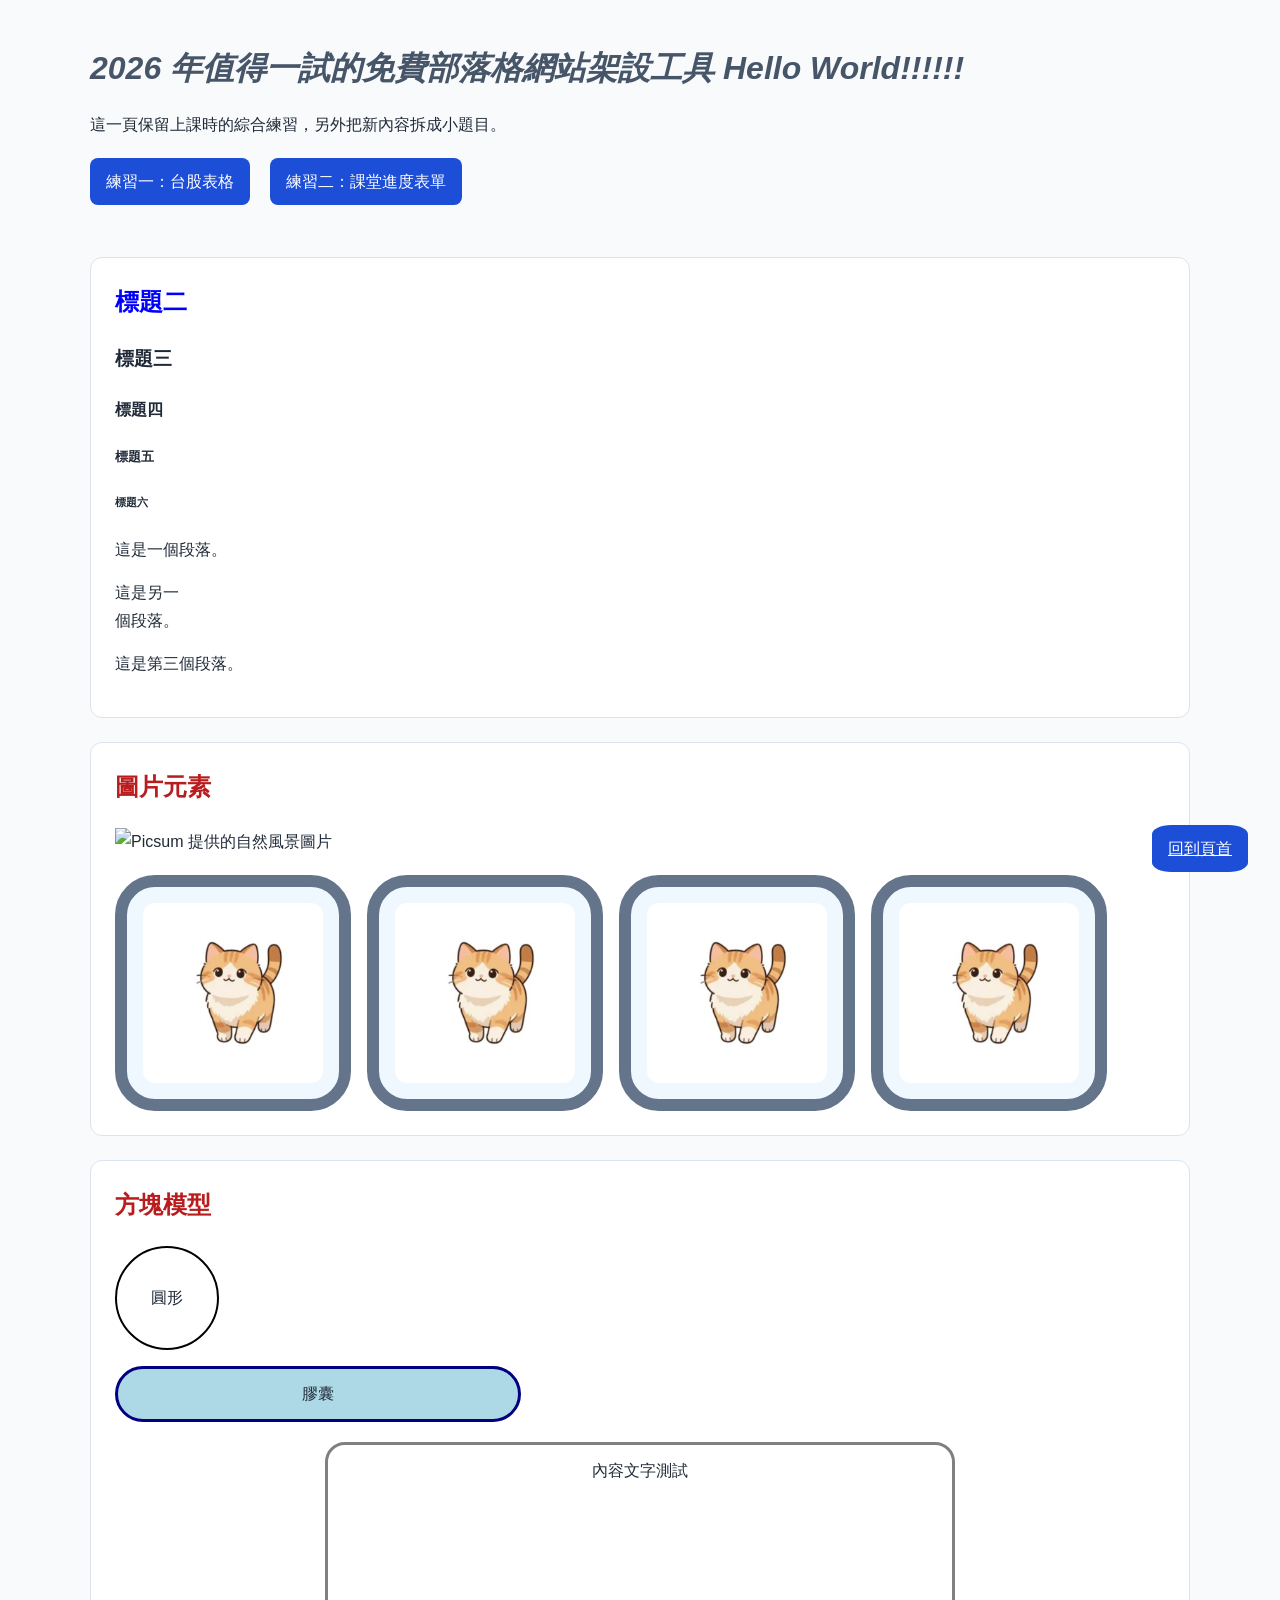
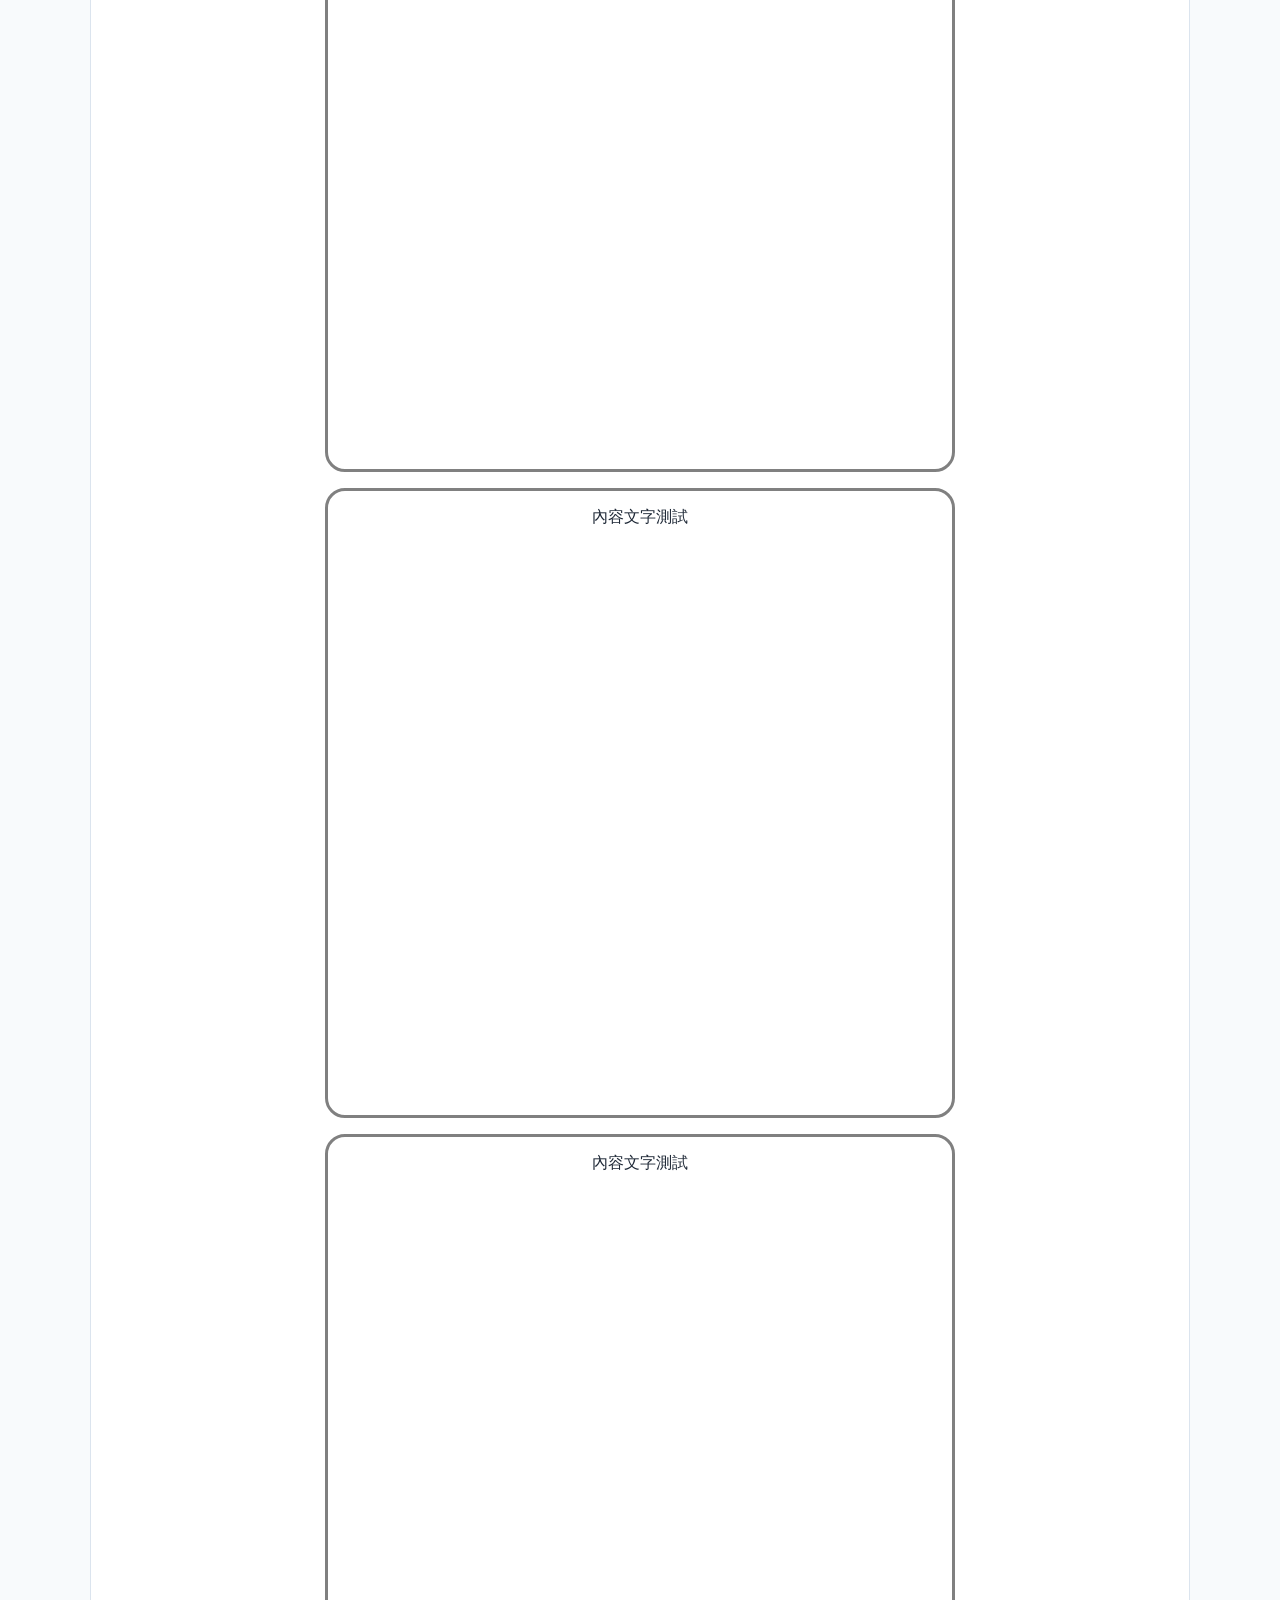
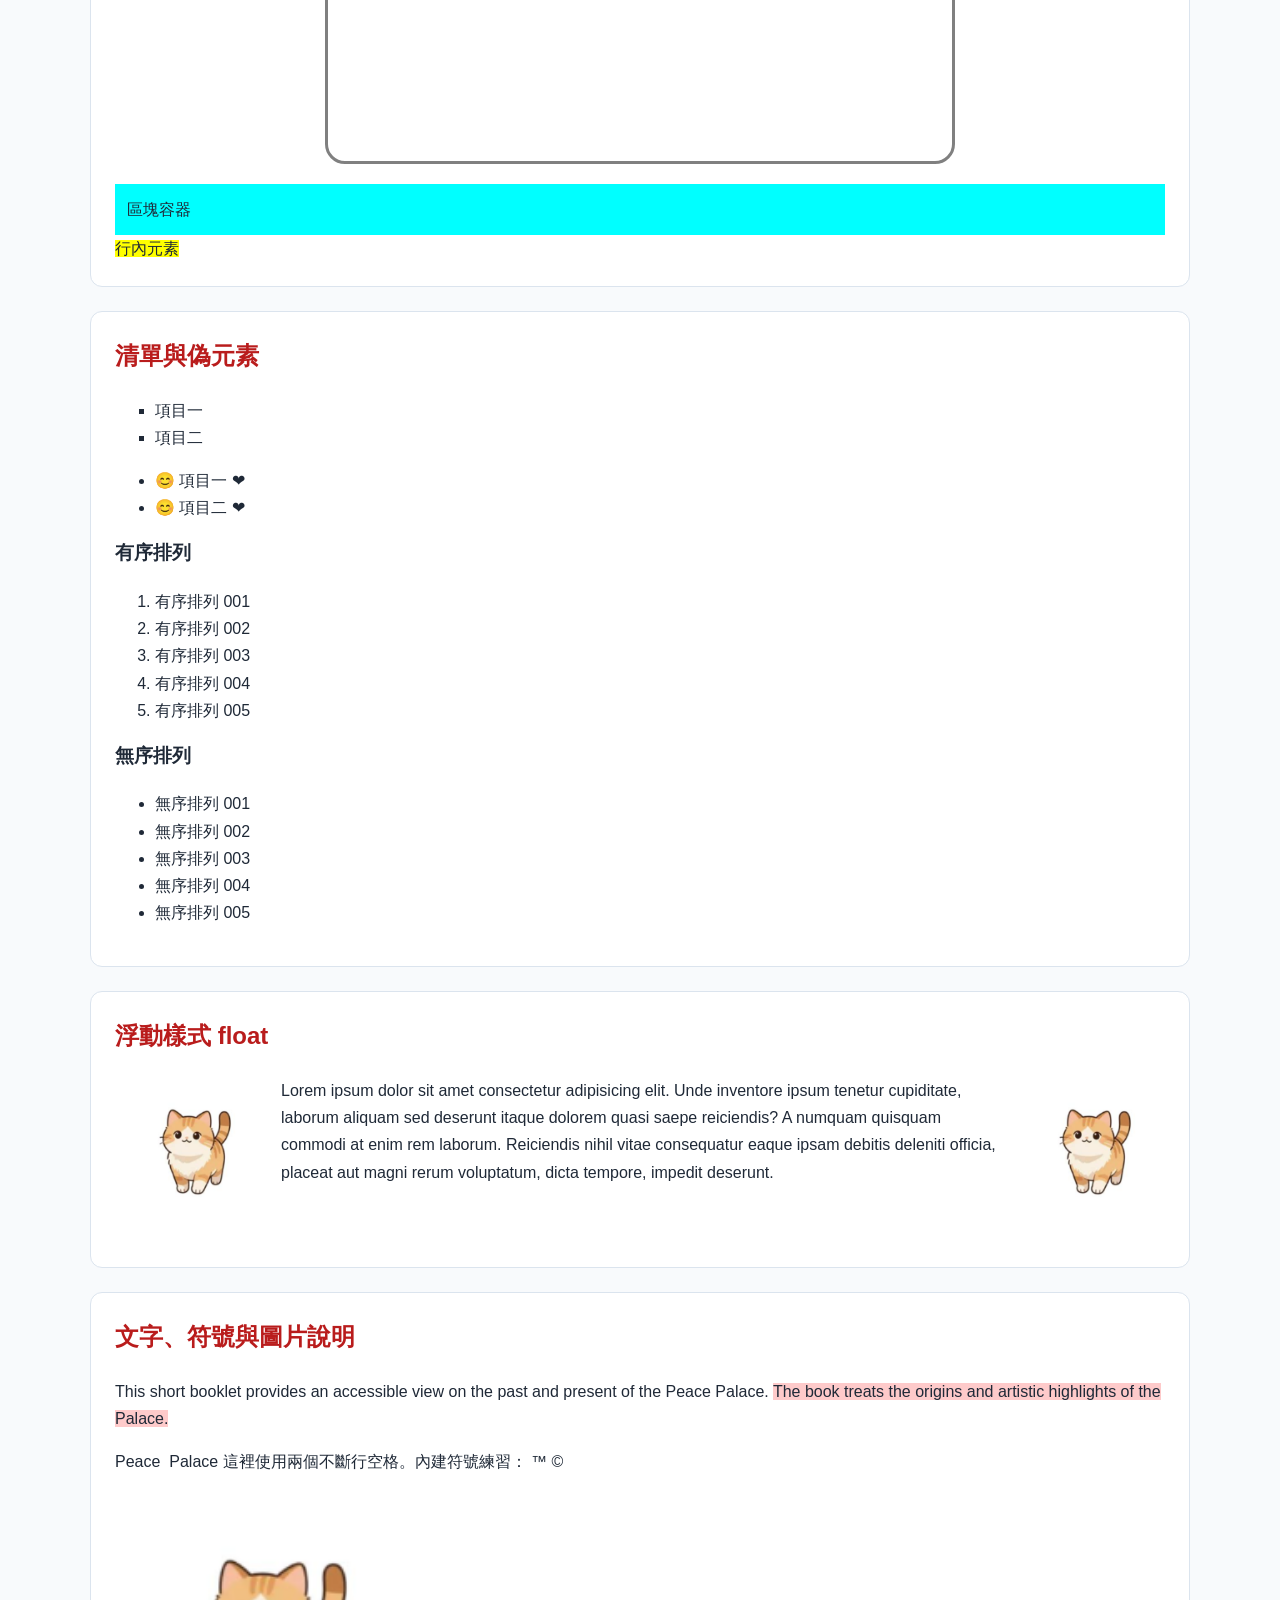
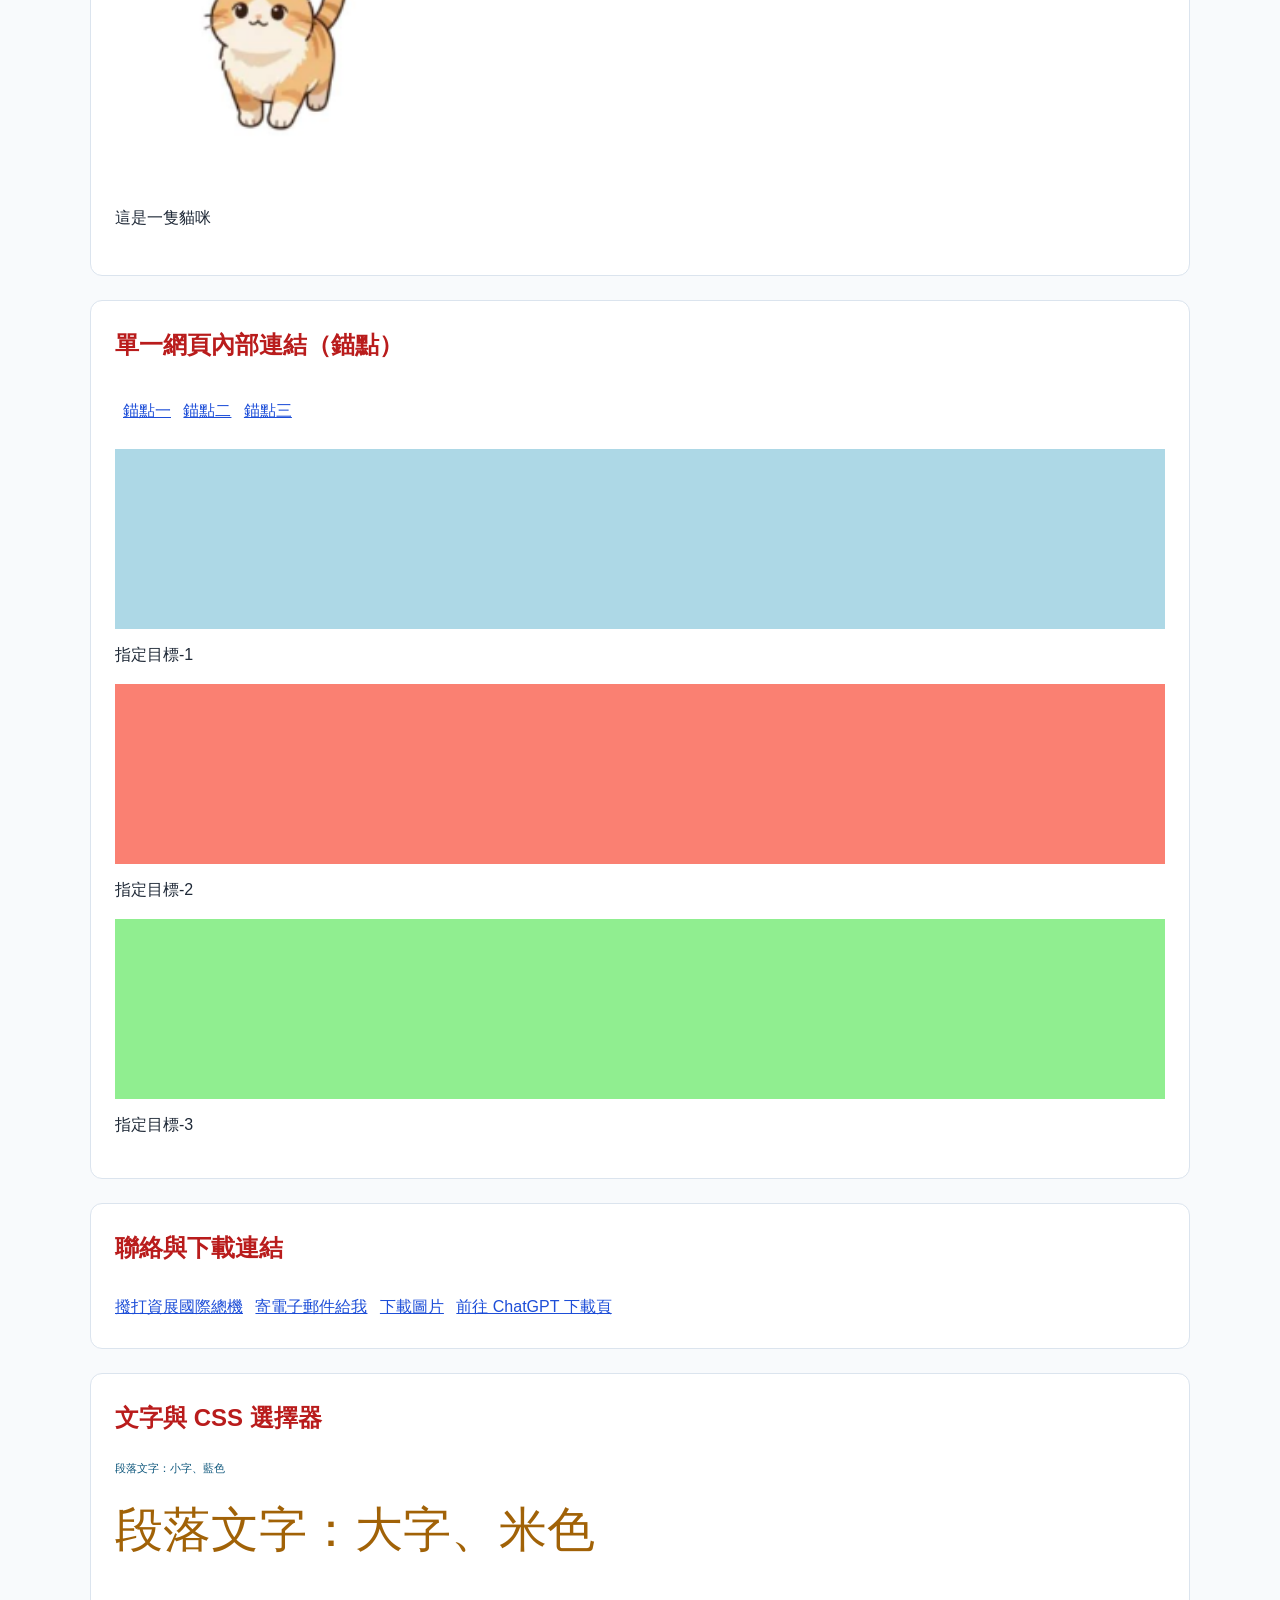
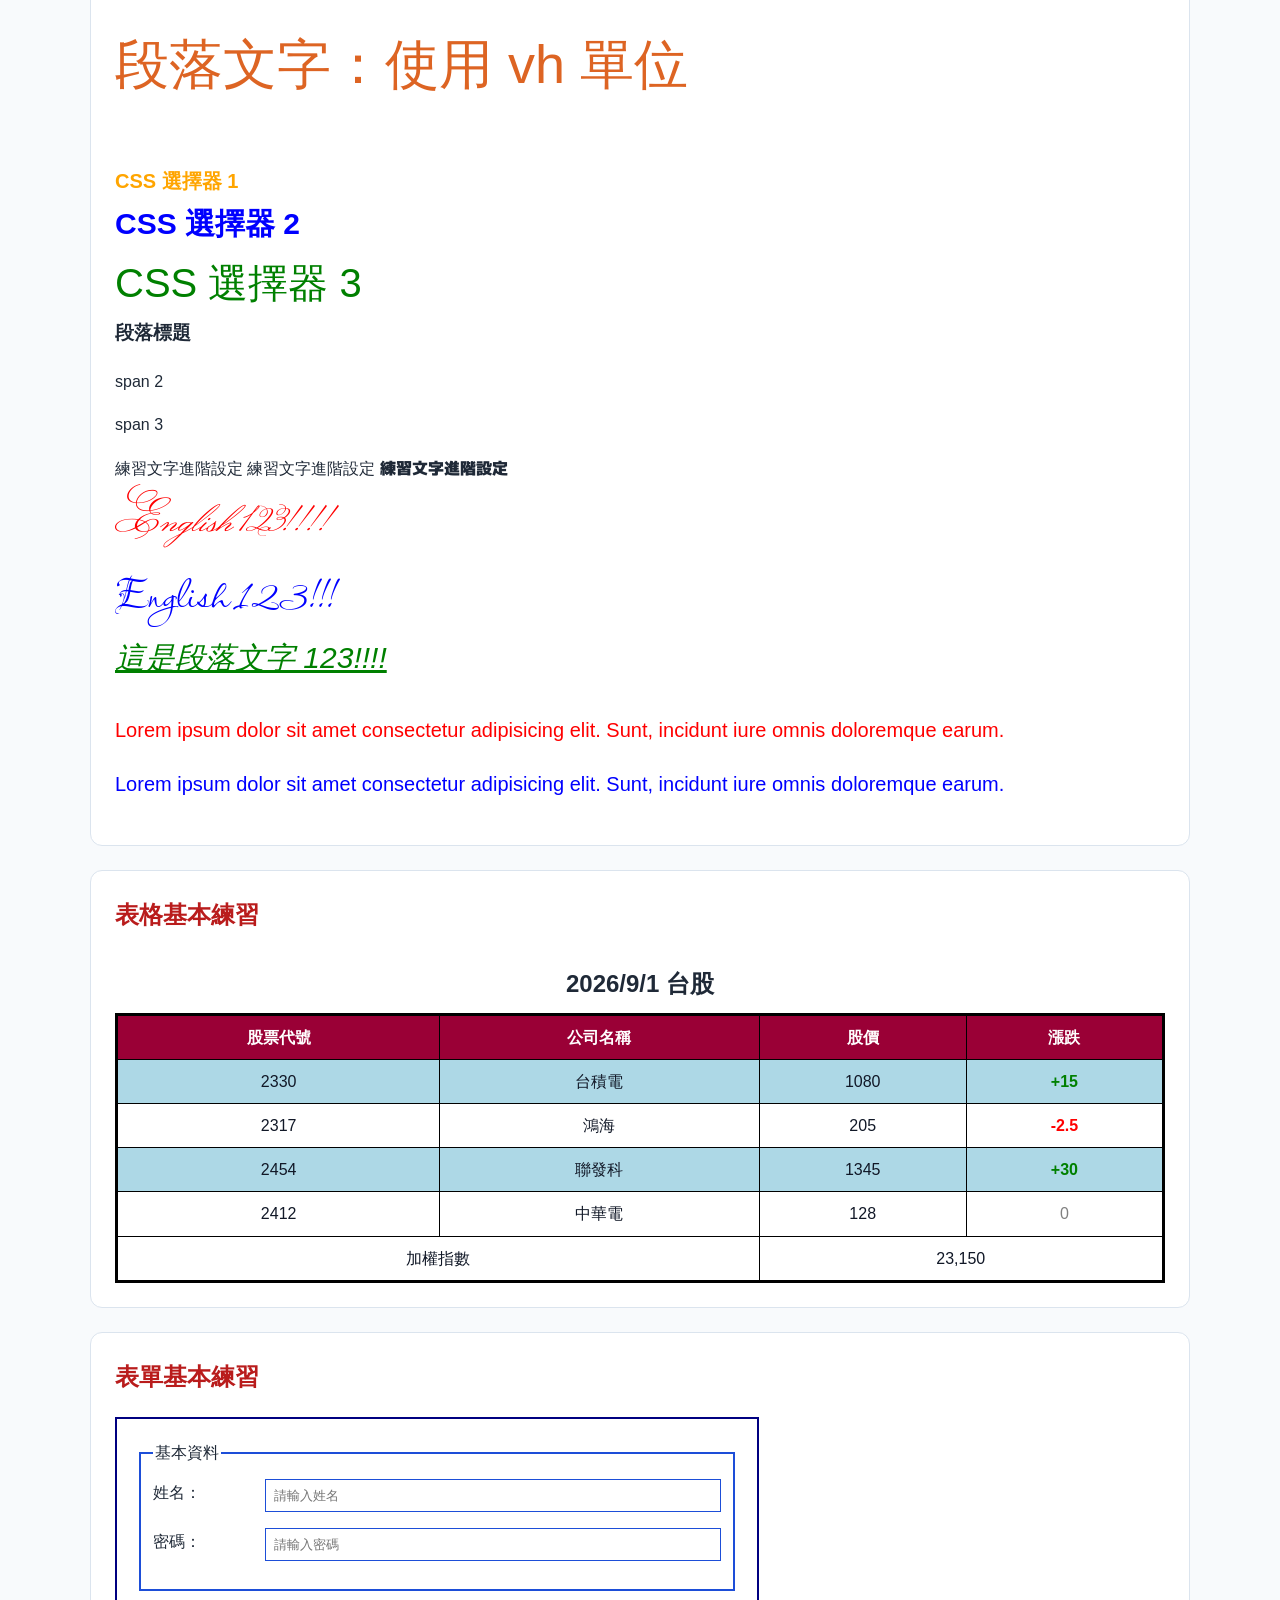
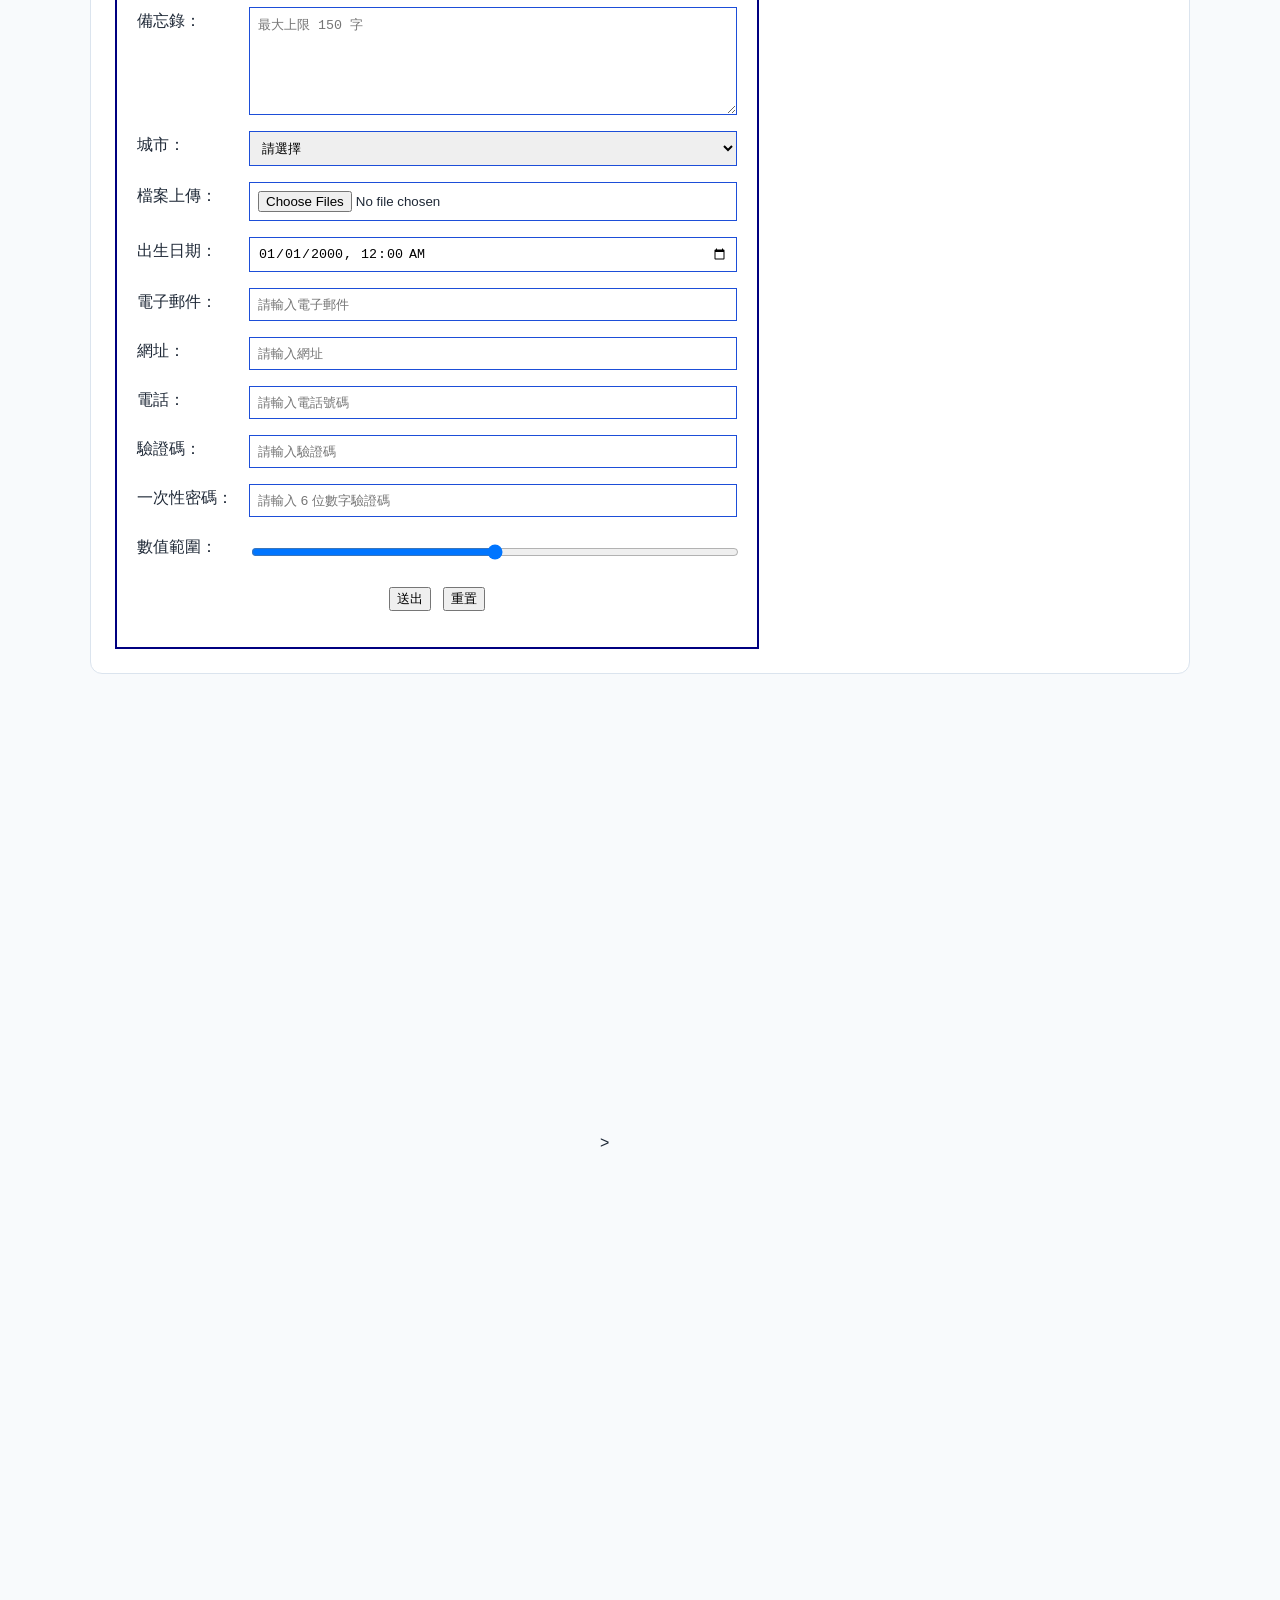
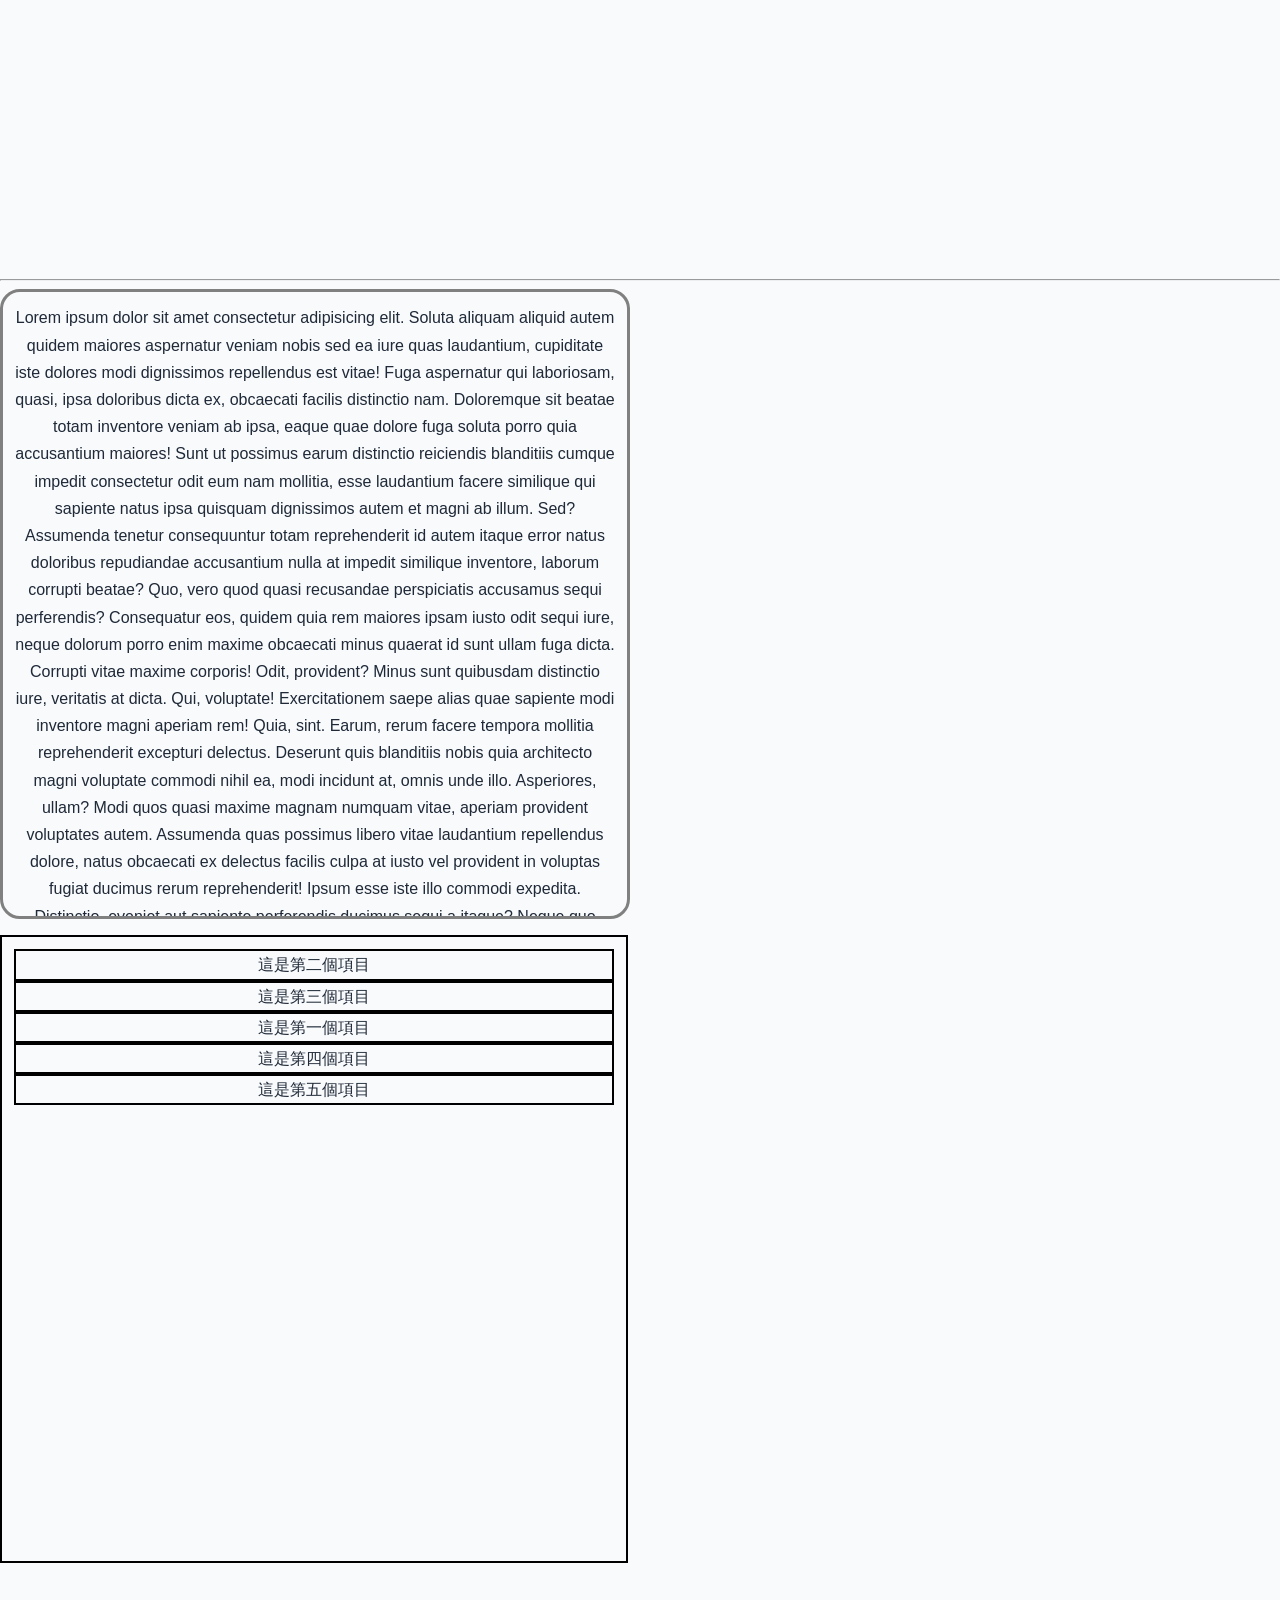
==== commit b7b82f10: "feat: update form and embedded content practice" ====
--- a/index.html
+++ b/index.html
@@ -249,20 +249,65 @@
         <h2>表單基本練習</h2>
         <!-- action 是送出位置；method="get" 會把欄位資料放進網址參數。 -->
         <form class="basic-form" action="#" method="get">
-          <div>
-            <!-- label 的 for 必須和 input 的 id 相同，點標籤才會聚焦輸入欄。 -->
-            <label for="name">姓名：</label>
-            <!-- required 表示必填；placeholder 是提示字；minlength/maxlength 限制長度。 -->
-            <input type="text" id="name" name="name" autocomplete="name" required placeholder="請輸入姓名" maxlength="20" minlength="2">
-          </div>
-          <div>
-            <label for="password">密碼：</label>
-            <input type="password" id="password" name="password" autocomplete="current-password" required placeholder="請輸入密碼" maxlength="20" minlength="6">
-          </div>
+          <fieldset>
+            <legend>基本資料</legend>
+            <div>
+              <!-- label 的 for 必須和 input 的 id 相同，點標籤才會聚焦輸入欄。 -->
+              <label for="name">姓名：</label>
+              <!-- required 表示必填；placeholder 是提示字；minlength/maxlength 限制長度。 -->
+              <input type="text" id="name" name="name" autocomplete="name" required placeholder="請輸入姓名" maxlength="20" minlength="2">
+            </div>
+            <div>
+              <label for="password">密碼：</label>
+              <input type="password" id="password" name="password" autocomplete="current-password" required placeholder="請輸入密碼" maxlength="20" minlength="6">
+            </div>
+          </fieldset>
+
           <div>
             <label for="mymemo">備忘錄：</label>
             <!-- textarea 用於多行文字；name 是表單送出時使用的欄位名稱。 -->
             <textarea name="memo" id="mymemo" cols="30" rows="6" maxlength="150" placeholder="最大上限 150 字"></textarea>
+          </div>
+          <div>
+            <label for="myName">城市：</label>
+            <select id="myName" name="myName">
+              <option value="default" hidden>請選擇</option>
+              <option value="city1">Taipei</option>
+              <option value="city2">Taichung</option>
+              <option value="city3">Kaohsiung</option>
+            </select>
+          </div>
+          <div>
+            <label for="myfile">檔案上傳：</label>
+            <input type="file" id="myfile" name="myfile" multiple accept=".jpg,.png,.pdf">
+          </div>
+          <div>
+            <label for="birthdate">出生日期：</label>
+            <input type="datetime-local" id="birthdate" name="birthdate" value="2000-01-01T00:00" min="1950-01-01T00:00" max="2026-09-02T23:59">
+          </div>
+          <div>
+            <label for="myEmail">電子郵件：</label>
+            <input type="email" id="myEmail" name="myEmail" placeholder="請輸入電子郵件" required pattern="[a-z0-9._%+-]+@[a-z0-9.-]+\.[a-z]{2,}$">
+          </div>
+          <div>
+            <label for="myURL">網址：</label>
+            <input type="url" id="myURL" name="myURL" placeholder="請輸入網址" required pattern="https?://.+">
+          </div>
+          <div>
+            <label for="myTel">電話：</label>
+            <input type="tel" id="myTel" name="myTel" placeholder="請輸入電話號碼" required pattern="[0-9]{2,4}-[0-9]{6,8}">
+          </div>
+          <div>
+            <label for="verification-code">驗證碼：</label>
+            <input type="text" id="verification-code" name="verification_code" maxlength="20" minlength="2" inputmode="numeric" placeholder="請輸入驗證碼">
+          </div>
+          <div>
+            <label for="myOTP">一次性密碼：</label>
+            <input type="text" id="myOTP" name="myOTP" maxlength="6" minlength="6" inputmode="numeric" placeholder="請輸入 6 位數字驗證碼">
+          </div>
+          <div>
+            <label for="myRange">數值範圍：</label>
+            <input type="range" id="myRange" name="myRange" min="0" max="100" value="50">
           </div>
           <div class="form-actions">
             <!-- type="submit" 送出表單；type="reset" 將欄位恢復為初始值。 -->
@@ -272,7 +317,34 @@
         </form>
       </section>
     </main>
-
+<div iframe https://www.ispan.com.tw/></div>
+<iframe src="https://www.google.com/maps/embed?pb=!1m18!1m12!1m3!1d3615.004603539571!2d121.54083797595621!3d25.033917838293746!2m3!1f0!2f0!3f0!3m2!1i1024!2i768!4f13.1!3m3!1m2!1s0x3442abd379a5ec97%3A0xedc006d25a9e35df!2z6LOH5bGV5ZyL6Zqb6IKh5Lu95pyJ6ZmQ5YWs5Y-4!5e0!3m2!1szh-TW!2stw!4v1788319638962!5m2!1szh-TW!2stw" width="600" height="450" style="border:0;" allowfullscreen="" loading="lazy" referrerpolicy="strict-origin-when-cross-origin"></iframe>></div>
+<div><iframe width="560" height="315" src="https://www.youtube.com/embed/7nZW4T6eJ4s?si=aodTjVA47TOm2DXa" title="YouTube video player" frameborder="0" allow="accelerometer; autoplay; clipboard-write; encrypted-media; gyroscope; picture-in-picture; web-share" referrerpolicy="strict-origin-when-cross-origin" allowfullscreen></iframe>
+</div>
+<div><iframe src="https://docs.google.com/forms/d/e/1FAIpQLSfXxETK-6kPlxWAtMkGmShKotDTv08okFsjL2MUy45XYOwpeA/viewform?embedded=true" width="640" height="384" frameborder="0" marginheight="0" marginwidth="0">載入中…</iframe>
+</div>
+<hr>
+<p class="box1">
+  Lorem ipsum dolor sit amet consectetur adipisicing elit. Soluta aliquam aliquid autem quidem maiores aspernatur veniam nobis sed ea iure quas laudantium, cupiditate iste dolores modi dignissimos repellendus est vitae!
+  Fuga aspernatur qui laboriosam, quasi, ipsa doloribus dicta ex, obcaecati facilis distinctio nam. Doloremque sit beatae totam inventore veniam ab ipsa, eaque quae dolore fuga soluta porro quia accusantium maiores!
+  Sunt ut possimus earum distinctio reiciendis blanditiis cumque impedit consectetur odit eum nam mollitia, esse laudantium facere similique qui sapiente natus ipsa quisquam dignissimos autem et magni ab illum. Sed?
+  Assumenda tenetur consequuntur totam reprehenderit id autem itaque error natus doloribus repudiandae accusantium nulla at impedit similique inventore, laborum corrupti beatae? Quo, vero quod quasi recusandae perspiciatis accusamus sequi perferendis?
+  Consequatur eos, quidem quia rem maiores ipsam iusto odit sequi iure, neque dolorum porro enim maxime obcaecati minus quaerat id sunt ullam fuga dicta. Corrupti vitae maxime corporis! Odit, provident?
+  Minus sunt quibusdam distinctio iure, veritatis at dicta. Qui, voluptate! Exercitationem saepe alias quae sapiente modi inventore magni aperiam rem! Quia, sint. Earum, rerum facere tempora mollitia reprehenderit excepturi delectus.
+  Deserunt quis blanditiis nobis quia architecto magni voluptate commodi nihil ea, modi incidunt at, omnis unde illo. Asperiores, ullam? Modi quos quasi maxime magnam numquam vitae, aperiam provident voluptates autem.
+  Assumenda quas possimus libero vitae laudantium repellendus dolore, natus obcaecati ex delectus facilis culpa at iusto vel provident in voluptas fugiat ducimus rerum reprehenderit! Ipsum esse iste illo commodi expedita.
+  Distinctio, eveniet aut sapiente perferendis ducimus sequi a itaque? Neque quo soluta maxime rerum molestiae, laborum dolorem itaque sapiente voluptates libero. Dolorem nemo veritatis tempore dolore amet fugit vero ad!
+  Quis perferendis deleniti maxime unde adipisci itaque quo atque non? Nesciunt excepturi quae recusandae qui accusantium accusamus autem tempora sequi earum. Ratione distinctio autem aspernatur ut nisi ducimus quod similique!
+</p>
+<ul class="box3" style="
+border: 2px solid black;
+style= "display: flex; flex-direction: row; justify-content: space-around; align-items: center;">
+  <div style="flex: 1; text-align: center; border: 2px solid black;">這是第二個項目</div>
+  <div style="flex: 1; text-align: center; border: 2px solid black;">這是第三個項目</div>
+  <div style="flex: 1; text-align: center; border: 2px solid black;">這是第一個項目</div>
+  <div style="flex: 1; text-align: center; border: 2px solid black;">這是第四個項目</div>
+  <div style="flex: 1; text-align: center; border: 2px solid black;">這是第五個項目</div>
+</ul>
     <footer>
       <!-- 頁內錨點：href="#theH1" 會跳回上方 id="theH1" 的主標題。 -->
       <a class="scroll-to-top" href="#theH1">回到頁首</a>
--- a/css_external_style_sheet.css
+++ b/css_external_style_sheet.css
@@ -402,7 +402,8 @@
   border: 2px solid navy;
 }
 
-.basic-form > div {
+.basic-form > div,
+.basic-form fieldset > div {
   /* Grid 把一列表單分成 100px 標籤欄和剩餘寬度的輸入欄。 */
   display: grid;
   grid-template-columns: 100px 1fr;
@@ -411,9 +412,14 @@
 }
 
 .basic-form input,
+.basic-form select,
 .basic-form textarea {
-  /* 分組選取表單內的 input 與 textarea，避免重複寫相同宣告。 */
+  /* 表單控制項填滿 Grid 欄位，並允許在窄畫面中縮小。 */
+  box-sizing: border-box;
+  width: 100%;
+  min-width: 0;
   padding: 8px;
+  border: 1px solid #1d4ed8;
 }
 
 .basic-form textarea {
@@ -424,7 +430,9 @@
   /* 這一列改用 Flex，讓兩顆按鈕能在水平方向置中。 */
   display: flex;
   grid-template-columns: none;
+  flex-wrap: wrap;
   justify-content: center;
+  gap: 12px;
 }
 
 footer {
@@ -434,13 +442,27 @@
 .scroll-to-top,
 .scroll-to-top:visited {
   /* HTML 嵌套位置：footer > a.scroll-to-top（跳回同頁的 #theH1）。 */
-  color: #1d4ed8;
+  /* position: fixed 讓元素固定在瀏覽器視窗，不隨頁面捲動。 */
+  position: fixed;
+  right: 24px;   /* 距離視窗右邊 24px */
+  bottom: 24px;  /* 距離視窗底部 24px */
+  z-index: 999;  /* 疊在其他內容上方 */
+  padding: 10px 16px;
+  border-radius: 20%;
+  background-color: #1d4ed8;
+  color: #fff;
+  text-decoration: none;
+}
+
+.scroll-to-top:hover {
+  background-color: #1e40af;
 }
 
 @media (max-width: 640px) {
   /* @media 是媒體查詢：只有符合括號條件時，裡面的規則才會生效。 */
   /* 畫面小於等於 640px 時，表單改成單欄排列。 */
-  .basic-form > div {
+  .basic-form > div,
+  .basic-form fieldset > div {
     grid-template-columns: 1fr;
   }
 
@@ -448,3 +470,26 @@
     font-size: 14px;
   }
 }
+fieldset {
+  border: 2px solid #1d4ed8;
+  padding: 12px;
+  margin-bottom: 16px;
+}
+fieldset >:last-child {
+  border-bottom: 0px;
+  padding-bottom: 0px;
+}
+.box1 {
+  width: 600px;
+  height: 600px;
+  padding: 12px;
+  border: 3px solid grey;
+  overflow: auto;
+}
+.box3 {
+  width: 600px;
+  height: 600px;
+  padding: 12px;
+  border: 3px solid grey;
+  overflow: auto;
+}
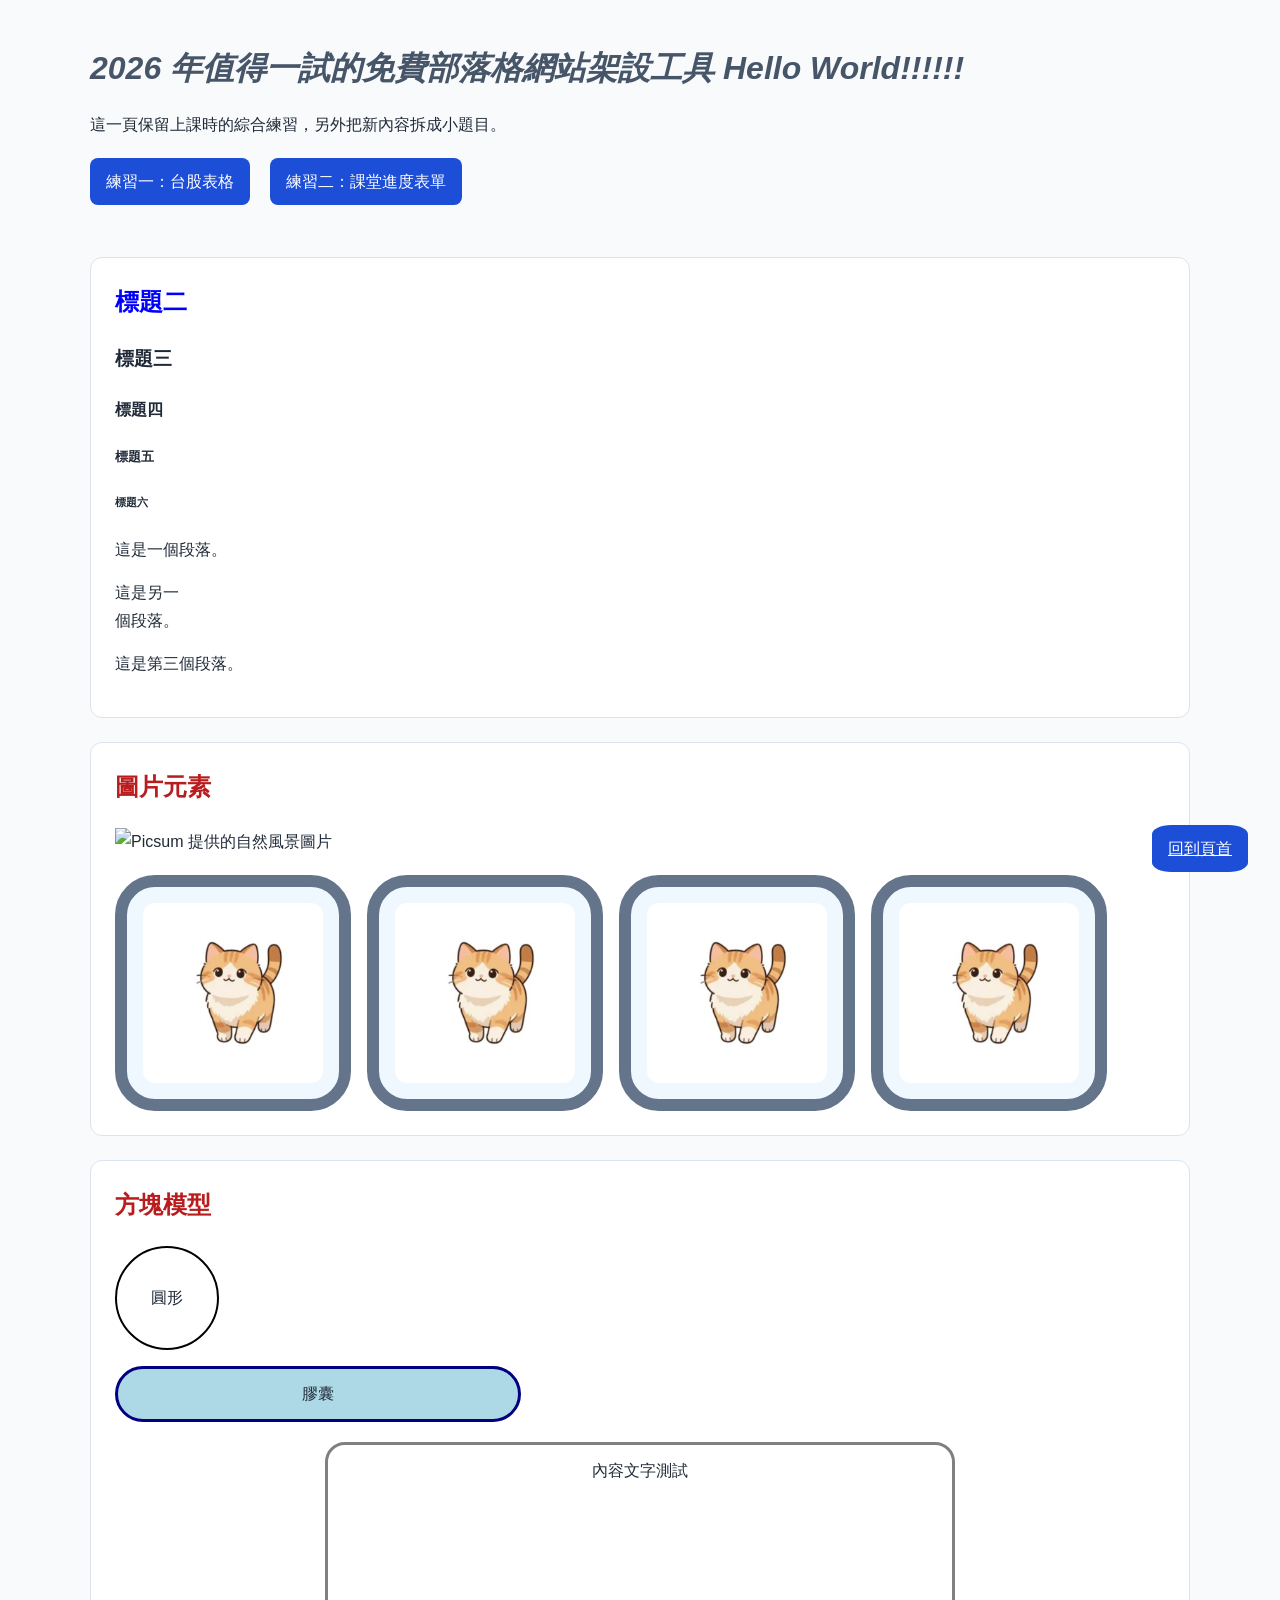
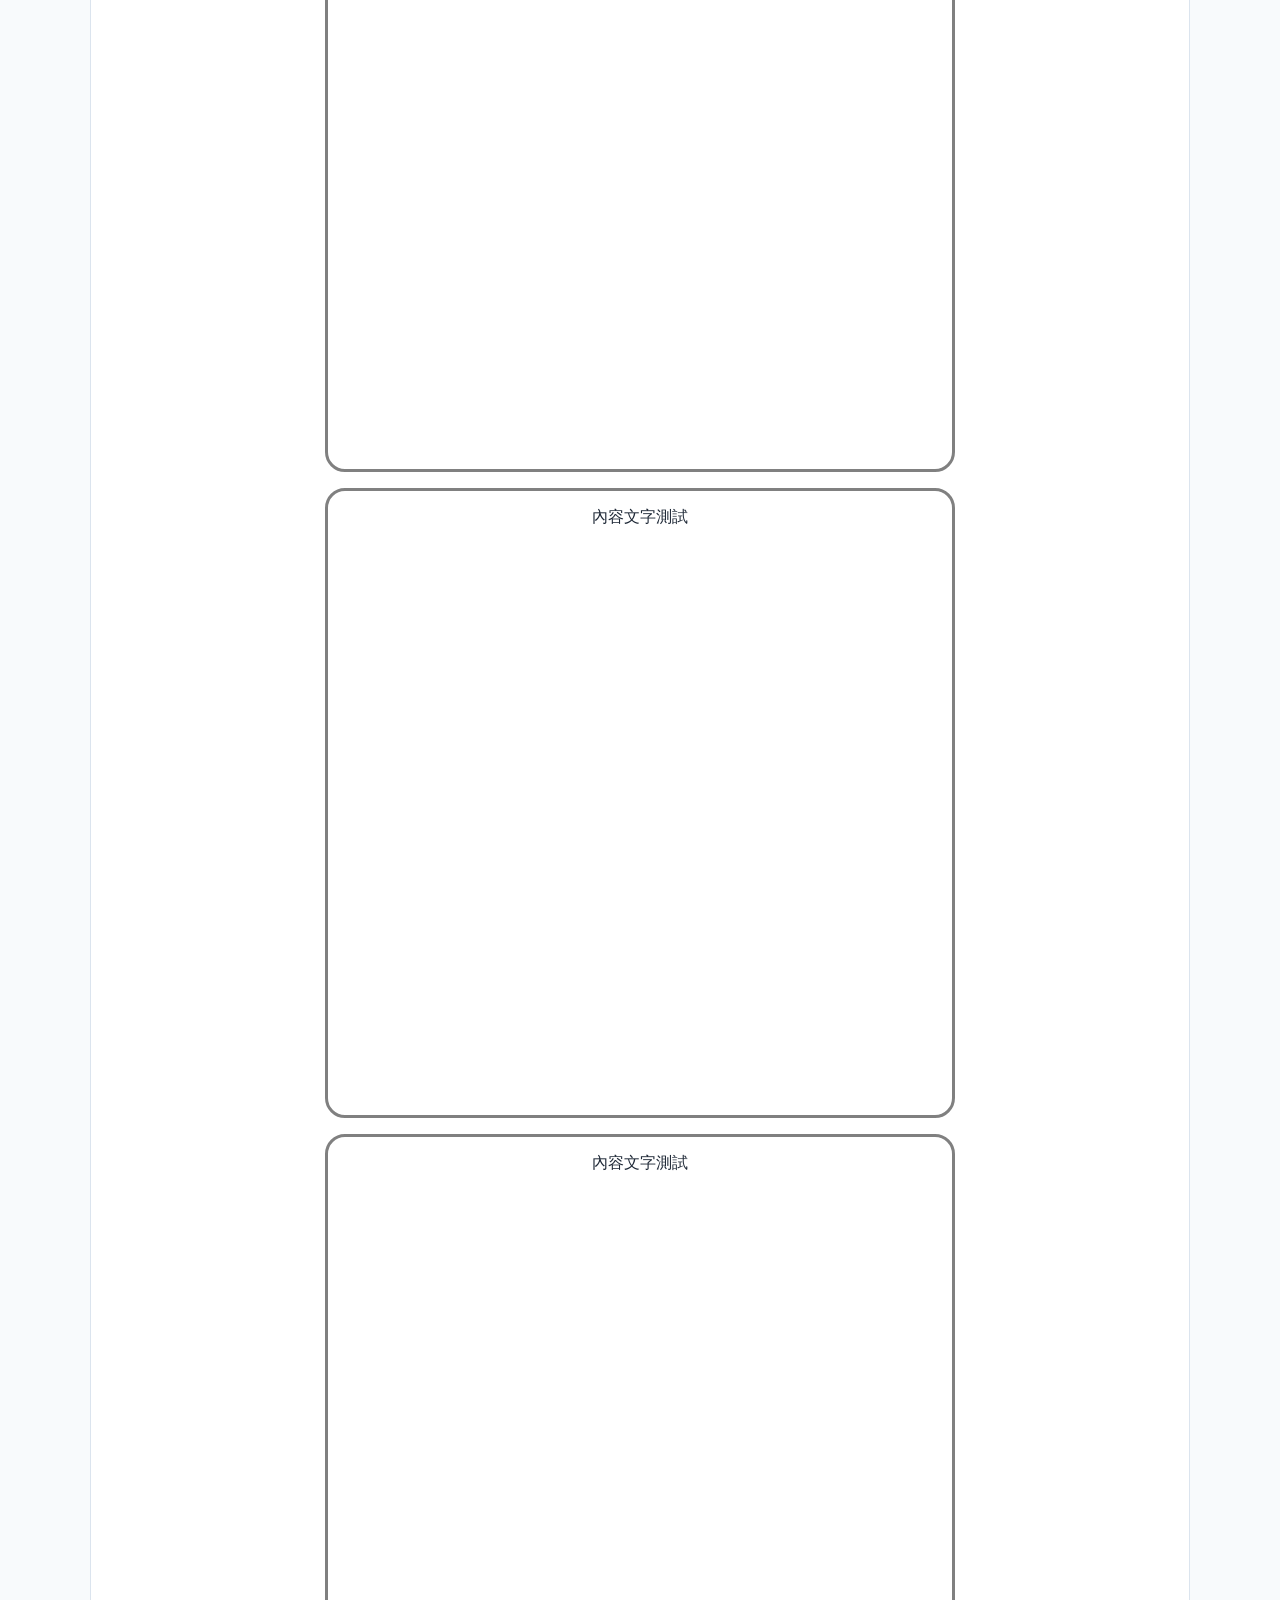
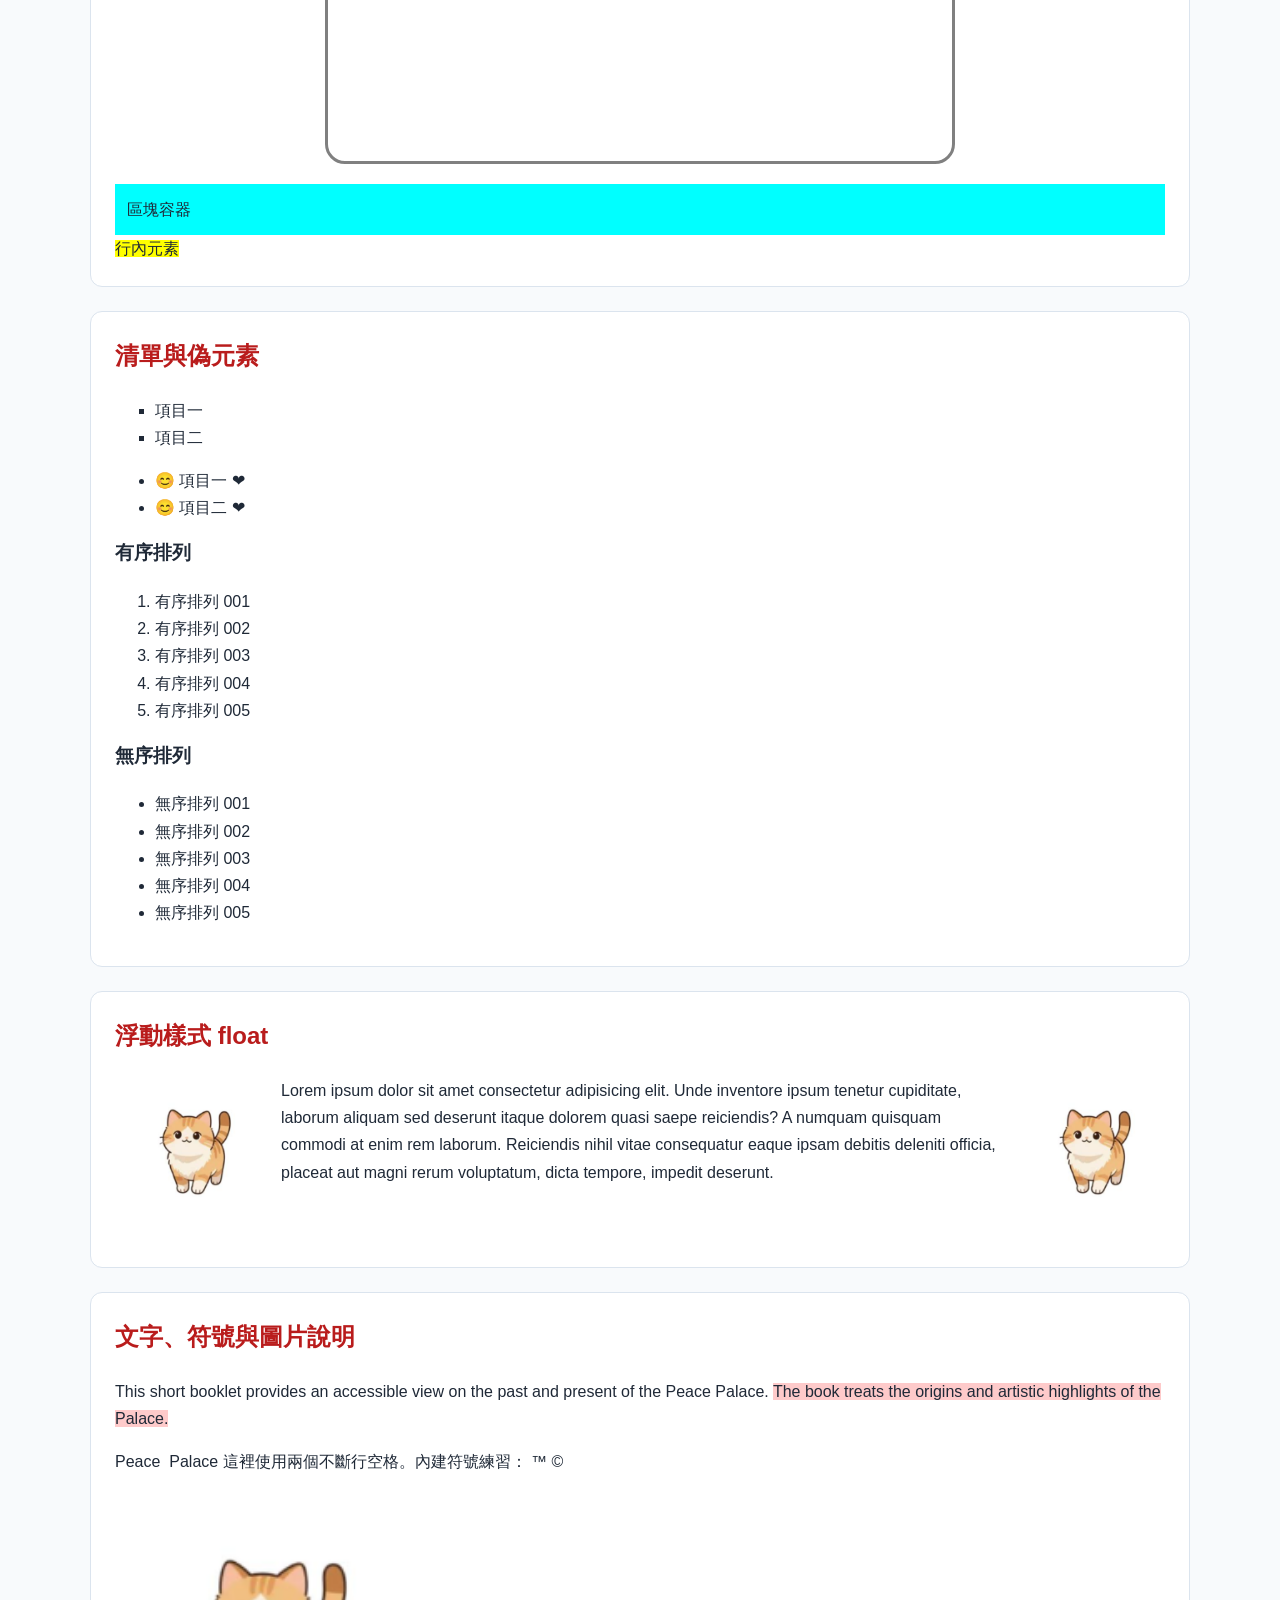
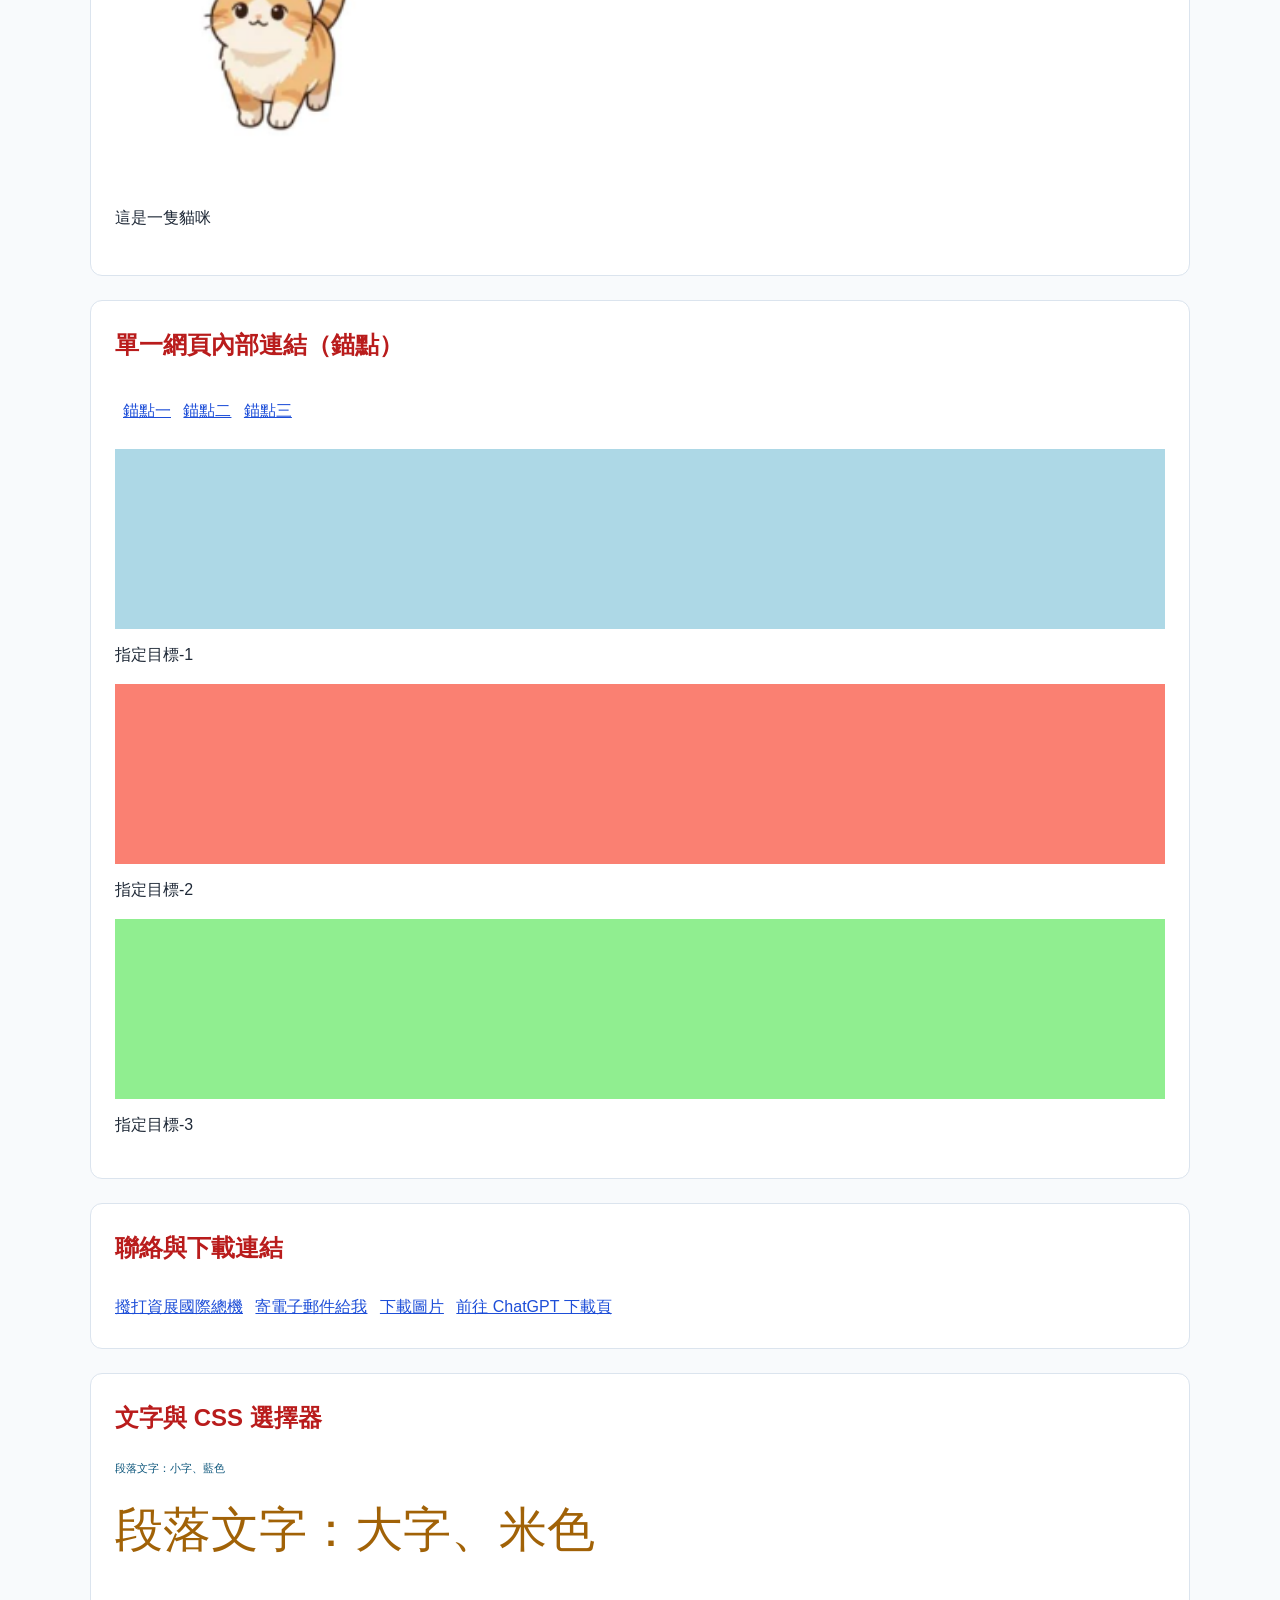
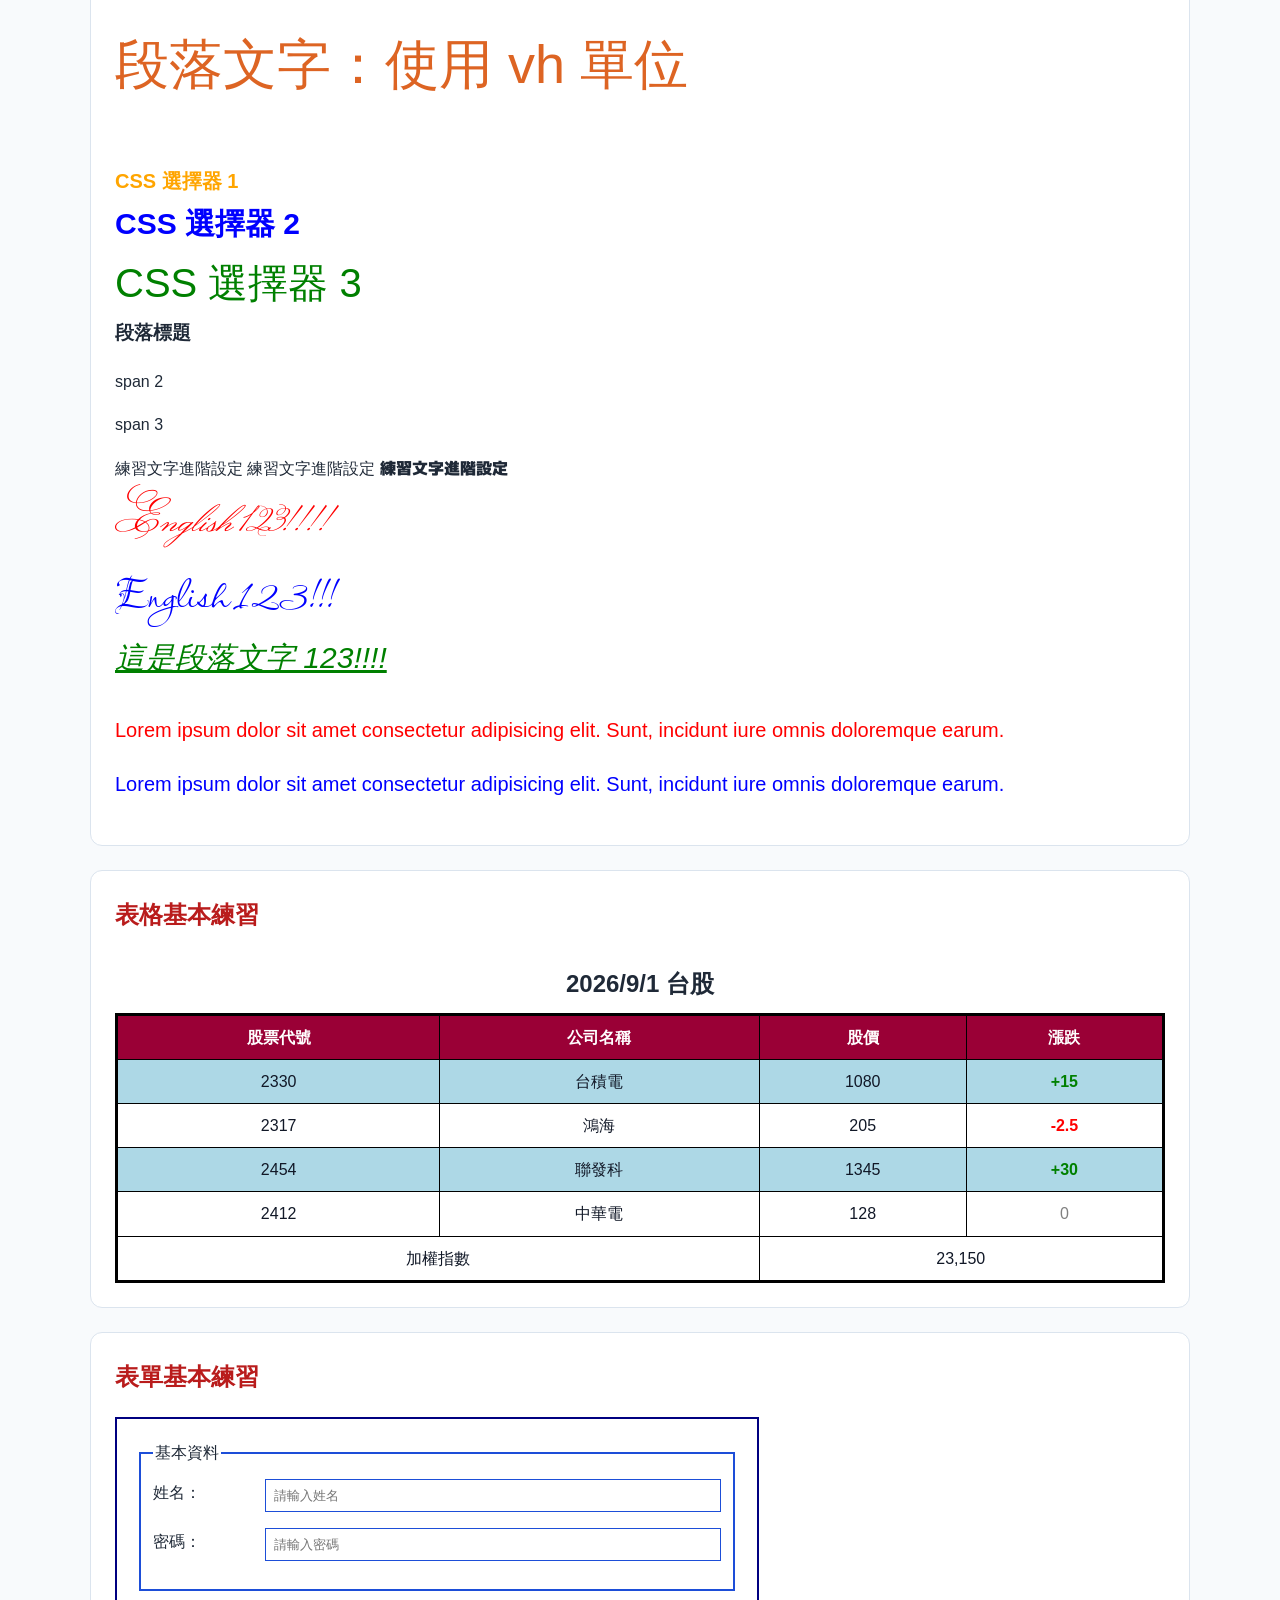
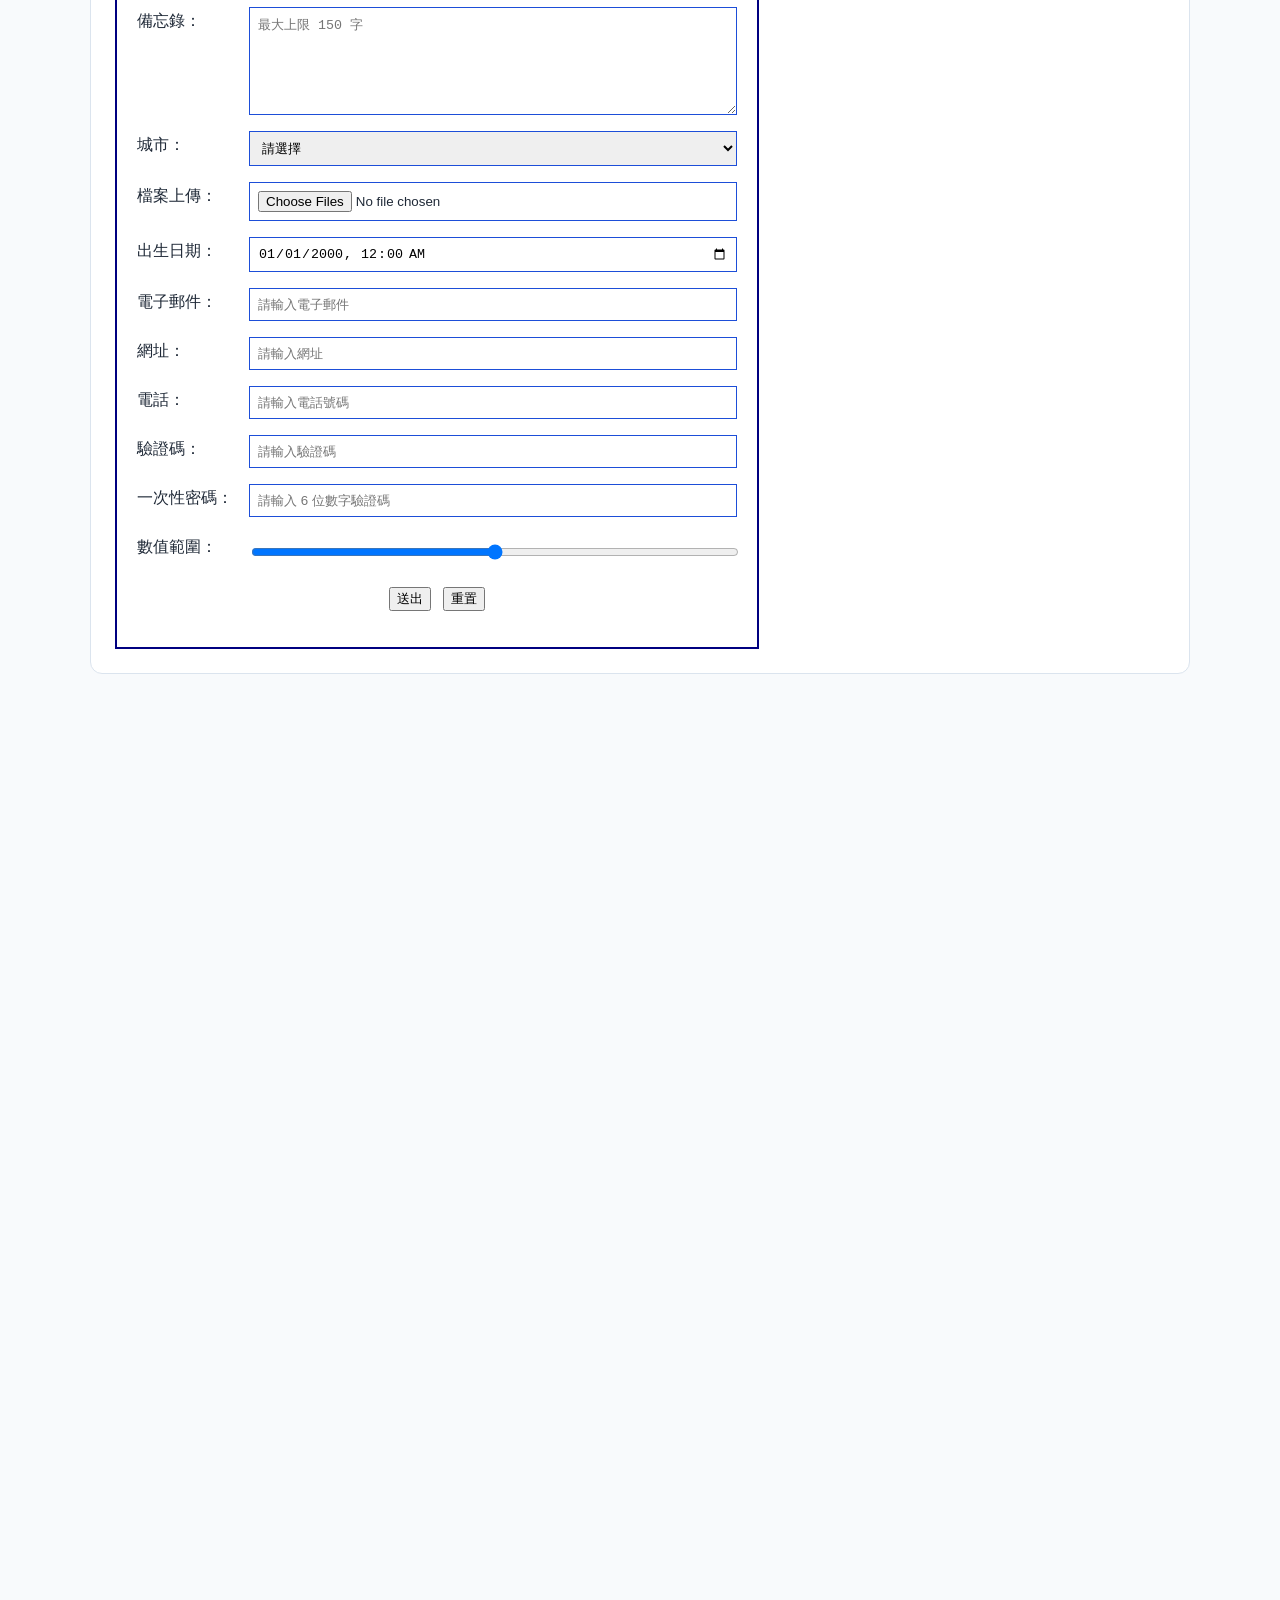
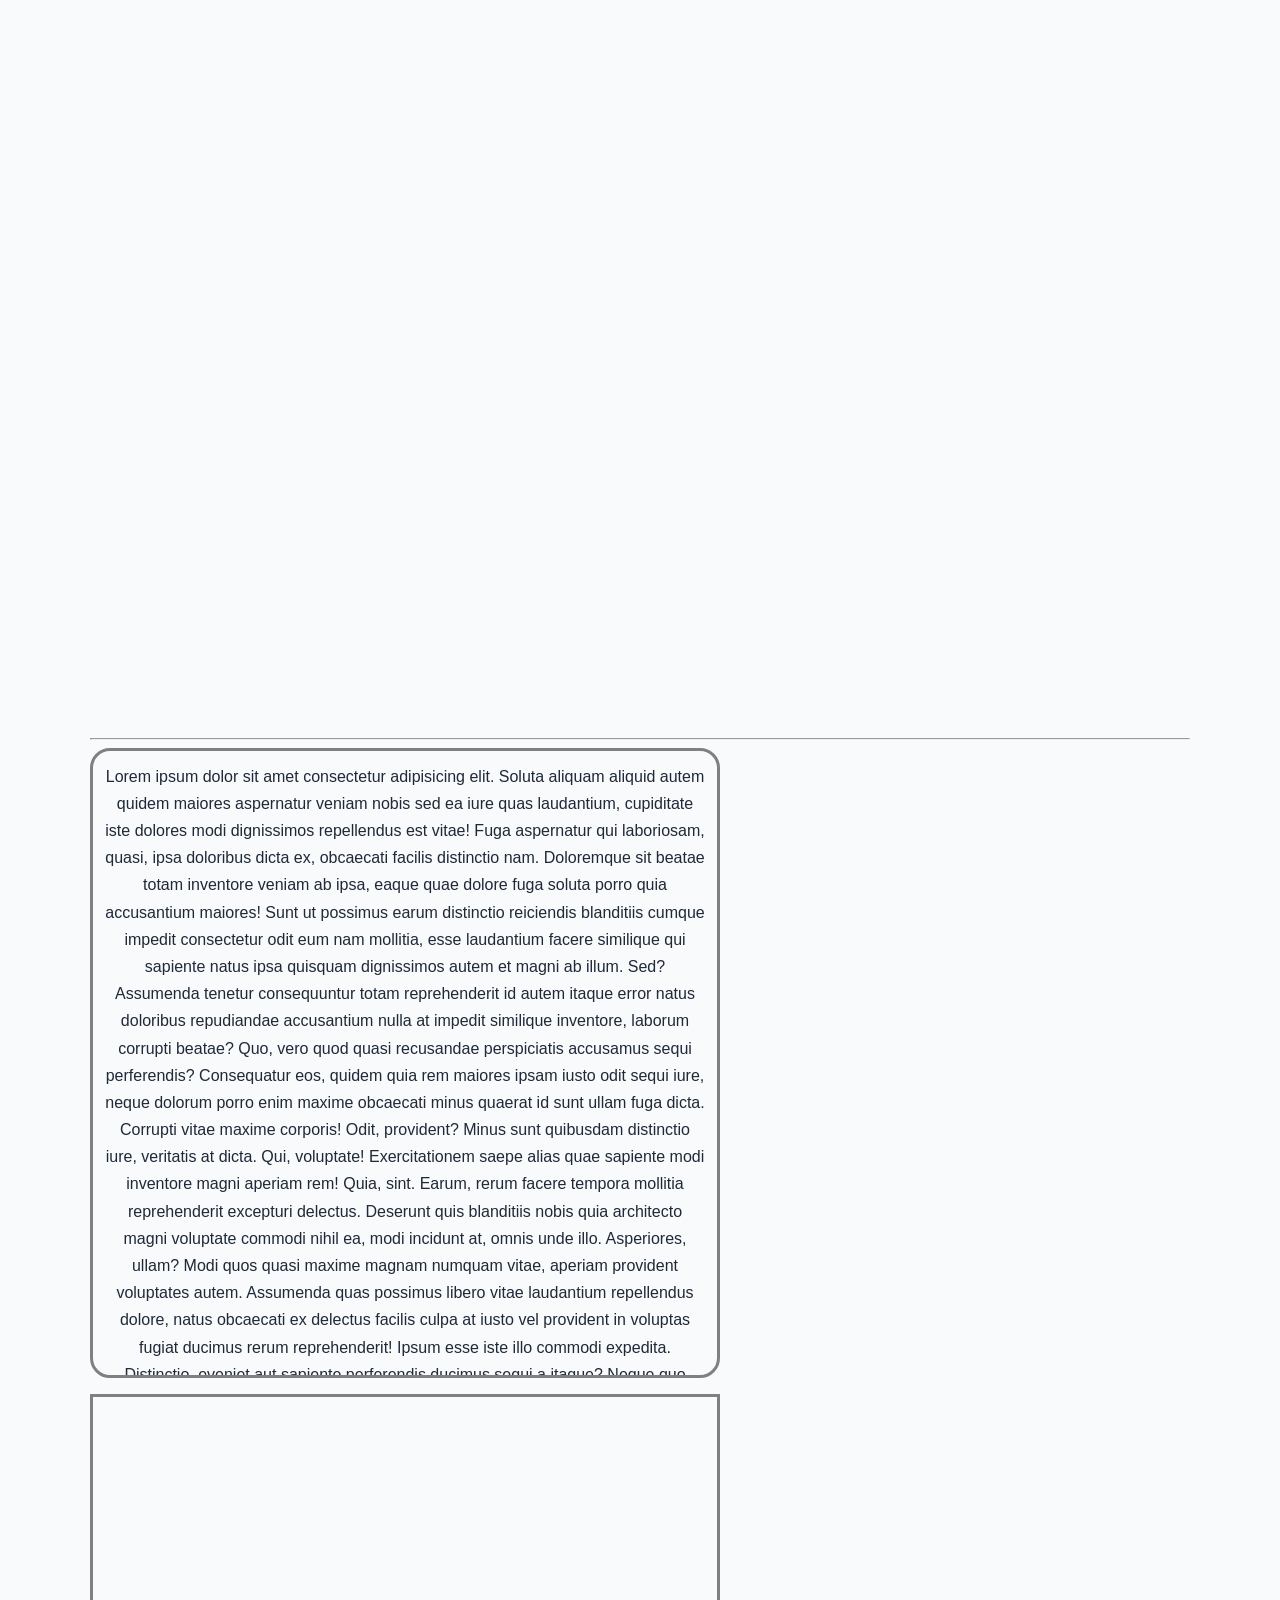
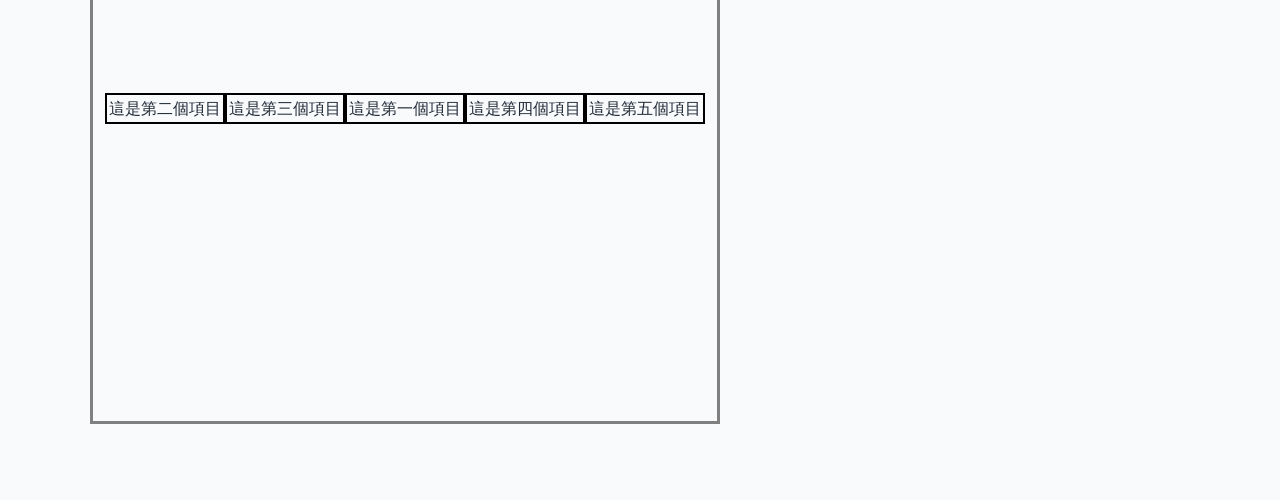
==== commit 857933ce: "fix: correct embedded content markup" ====
--- a/index.html
+++ b/index.html
@@ -316,15 +316,31 @@
           </div>
         </form>
       </section>
-    </main>
-<div iframe https://www.ispan.com.tw/></div>
-<iframe src="https://www.google.com/maps/embed?pb=!1m18!1m12!1m3!1d3615.004603539571!2d121.54083797595621!3d25.033917838293746!2m3!1f0!2f0!3f0!3m2!1i1024!2i768!4f13.1!3m3!1m2!1s0x3442abd379a5ec97%3A0xedc006d25a9e35df!2z6LOH5bGV5ZyL6Zqb6IKh5Lu95pyJ6ZmQ5YWs5Y-4!5e0!3m2!1szh-TW!2stw!4v1788319638962!5m2!1szh-TW!2stw" width="600" height="450" style="border:0;" allowfullscreen="" loading="lazy" referrerpolicy="strict-origin-when-cross-origin"></iframe>></div>
-<div><iframe width="560" height="315" src="https://www.youtube.com/embed/7nZW4T6eJ4s?si=aodTjVA47TOm2DXa" title="YouTube video player" frameborder="0" allow="accelerometer; autoplay; clipboard-write; encrypted-media; gyroscope; picture-in-picture; web-share" referrerpolicy="strict-origin-when-cross-origin" allowfullscreen></iframe>
-</div>
-<div><iframe src="https://docs.google.com/forms/d/e/1FAIpQLSfXxETK-6kPlxWAtMkGmShKotDTv08okFsjL2MUy45XYOwpeA/viewform?embedded=true" width="640" height="384" frameborder="0" marginheight="0" marginwidth="0">載入中…</iframe>
-</div>
-<hr>
-<p class="box1">
+      <div>
+        <!-- iframe 用 src 指定要嵌入的外部網頁；title 說明內容供輔助工具辨識。 -->
+        <iframe
+          class="embed-frame"
+          src="https://www.ispan.com.tw/"
+          title="資展國際網站"
+          width="600"
+          height="450"
+          loading="lazy"
+        ></iframe>
+      </div>
+      <div>
+        <!-- Google 地圖也是一個 iframe，開始與結束標籤都要完整包住。 -->
+        <iframe class="embed-frame" src="https://www.google.com/maps/embed?pb=!1m18!1m12!1m3!1d3615.004603539571!2d121.54083797595621!3d25.033917838293746!2m3!1f0!2f0!3f0!3m2!1i1024!2i768!4f13.1!3m3!1m2!1s0x3442abd379a5ec97%3A0xedc006d25a9e35df!2z6LOH5bGV5ZyL6Zqb6IKh5Lu95pyJ6ZmQ5YWs5Y-4!5e0!3m2!1szh-TW!2stw!4v1788319638962!5m2!1szh-TW!2stw" title="資展國際地圖" width="600" height="450" allowfullscreen loading="lazy" referrerpolicy="strict-origin-when-cross-origin"></iframe>
+      </div>
+      <div>
+        <!-- allow 列出影片可使用的瀏覽器功能；allowfullscreen 允許全螢幕播放。 -->
+        <iframe class="embed-frame" width="560" height="315" src="https://www.youtube.com/embed/7nZW4T6eJ4s?si=aodTjVA47TOm2DXa" title="YouTube 影片播放器" allow="accelerometer; autoplay; clipboard-write; encrypted-media; gyroscope; picture-in-picture; web-share" referrerpolicy="strict-origin-when-cross-origin" allowfullscreen></iframe>
+      </div>
+      <div>
+        <!-- title 是 iframe 的必要說明；舊式 frameborder、marginheight、marginwidth 改由 CSS 控制。 -->
+        <iframe class="embed-frame" src="https://docs.google.com/forms/d/e/1FAIpQLSfXxETK-6kPlxWAtMkGmShKotDTv08okFsjL2MUy45XYOwpeA/viewform?embedded=true" title="Google 表單" width="640" height="384">載入中…</iframe>
+      </div>
+      <hr>
+      <p class="box1">
   Lorem ipsum dolor sit amet consectetur adipisicing elit. Soluta aliquam aliquid autem quidem maiores aspernatur veniam nobis sed ea iure quas laudantium, cupiditate iste dolores modi dignissimos repellendus est vitae!
   Fuga aspernatur qui laboriosam, quasi, ipsa doloribus dicta ex, obcaecati facilis distinctio nam. Doloremque sit beatae totam inventore veniam ab ipsa, eaque quae dolore fuga soluta porro quia accusantium maiores!
   Sunt ut possimus earum distinctio reiciendis blanditiis cumque impedit consectetur odit eum nam mollitia, esse laudantium facere similique qui sapiente natus ipsa quisquam dignissimos autem et magni ab illum. Sed?
@@ -335,16 +351,16 @@
   Assumenda quas possimus libero vitae laudantium repellendus dolore, natus obcaecati ex delectus facilis culpa at iusto vel provident in voluptas fugiat ducimus rerum reprehenderit! Ipsum esse iste illo commodi expedita.
   Distinctio, eveniet aut sapiente perferendis ducimus sequi a itaque? Neque quo soluta maxime rerum molestiae, laborum dolorem itaque sapiente voluptates libero. Dolorem nemo veritatis tempore dolore amet fugit vero ad!
   Quis perferendis deleniti maxime unde adipisci itaque quo atque non? Nesciunt excepturi quae recusandae qui accusantium accusamus autem tempora sequi earum. Ratione distinctio autem aspernatur ut nisi ducimus quod similique!
-</p>
-<ul class="box3" style="
-border: 2px solid black;
-style= "display: flex; flex-direction: row; justify-content: space-around; align-items: center;">
-  <div style="flex: 1; text-align: center; border: 2px solid black;">這是第二個項目</div>
-  <div style="flex: 1; text-align: center; border: 2px solid black;">這是第三個項目</div>
-  <div style="flex: 1; text-align: center; border: 2px solid black;">這是第一個項目</div>
-  <div style="flex: 1; text-align: center; border: 2px solid black;">這是第四個項目</div>
-  <div style="flex: 1; text-align: center; border: 2px solid black;">這是第五個項目</div>
-</ul>
+      </p>
+      <!-- ul 的直屬子元素必須是 li；Flex 排版改由 flex-practice 類別控制。 -->
+      <ul class="box3 flex-practice">
+        <li class="flex-item">這是第二個項目</li>
+        <li class="flex-item">這是第三個項目</li>
+        <li class="flex-item">這是第一個項目</li>
+        <li class="flex-item">這是第四個項目</li>
+        <li class="flex-item">這是第五個項目</li>
+      </ul>
+    </main>
     <footer>
       <!-- 頁內錨點：href="#theH1" 會跳回上方 id="theH1" 的主標題。 -->
       <a class="scroll-to-top" href="#theH1">回到頁首</a>
--- a/css_external_style_sheet.css
+++ b/css_external_style_sheet.css
@@ -492,4 +492,26 @@
   padding: 12px;
   border: 3px solid grey;
   overflow: auto;
-}+}
+
+.embed-frame {
+  /* iframe 的邊框與響應式寬度交給 CSS 統一控制。 */
+  max-width: 100%;
+  border: 0;
+}
+
+.flex-practice {
+  /* ul 是 Flex 容器，下一層的 li 會沿主軸橫向排列。 */
+  display: flex;
+  flex-direction: row;
+  align-items: center;
+  justify-content: space-around;
+}
+
+.flex-practice > .flex-item {
+  /* > 只選取 flex-practice 下一層的 flex-item。 */
+  flex: 1;
+  border: 2px solid black;
+  list-style: none;
+  text-align: center;
+}
